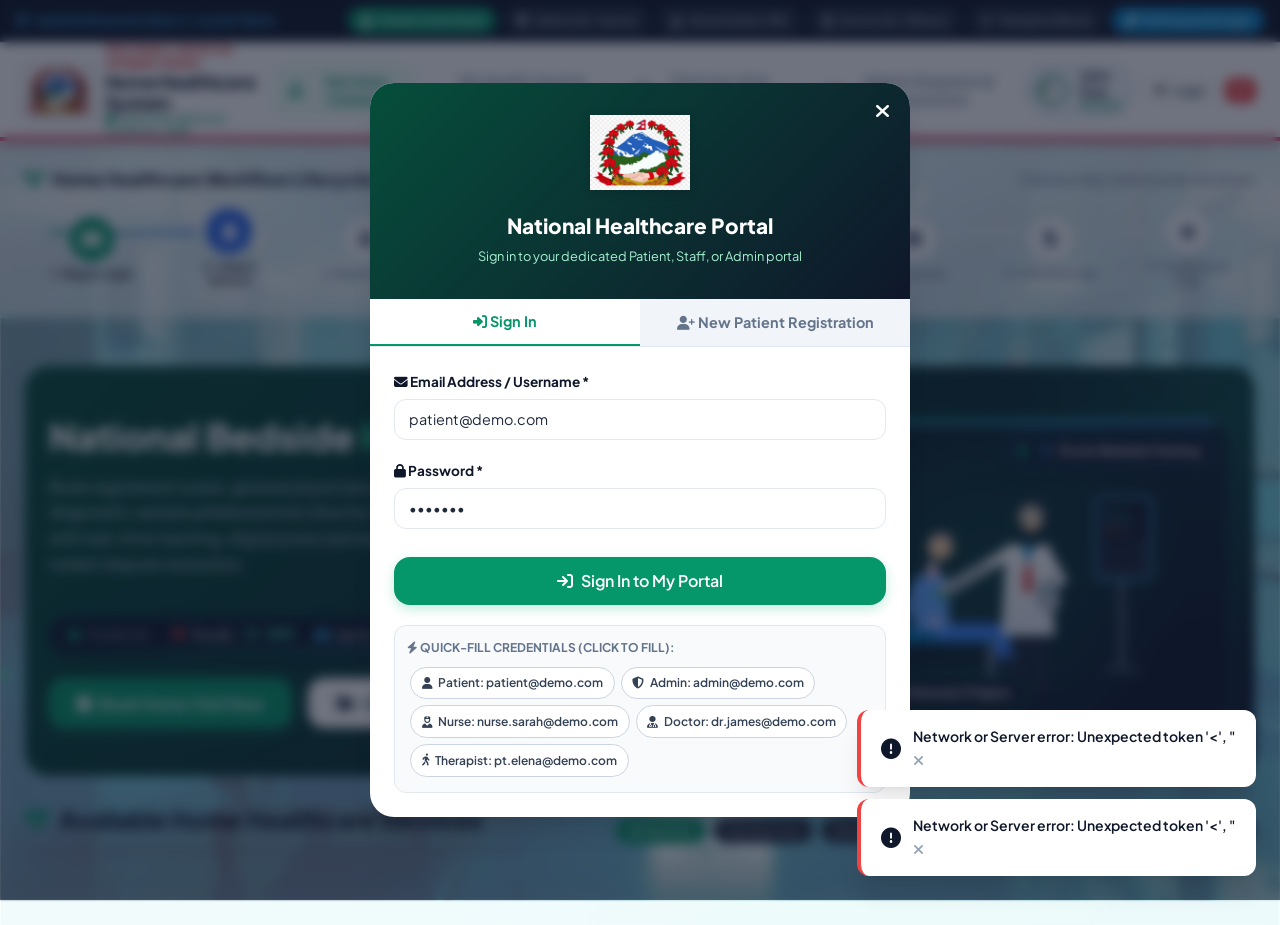
==== home_healthcare_system/templates/index.html @ c979f4e2 "Initial home healthcare management system" ====
<!DOCTYPE html>
<html lang="en">
<head>
  <meta charset="UTF-8">
  <meta name="viewport" content="width=device-width, initial-scale=1.0">
  <title>National Home Healthcare Management System</title>
  
  <!-- Google Fonts: Plus Jakarta Sans -->
  <link rel="preconnect" href="https://fonts.googleapis.com">
  <link rel="preconnect" href="https://fonts.gstatic.com" crossorigin>
  <link href="https://fonts.googleapis.com/css2?family=Plus+Jakarta+Sans:wght@400;500;600;700;800&display=swap" rel="stylesheet">
  
  <!-- Font Awesome 6 Icons -->
  <link rel="stylesheet" href="https://cdnjs.cloudflare.com/ajax/libs/font-awesome/6.4.2/css/all.min.css">
  
  <!-- Core & Animation Stylesheets -->
  <link rel="stylesheet" href="/static/css/style.css">
  <link rel="stylesheet" href="/static/css/animations.css">
  <link rel="stylesheet" href="/static/css/doctor_animation.css">
</head>
<body>

  <!-- Top Quick Demo Role Switcher Bar -->
  <aside class="demo-role-bar">
    <div class="demo-title">
      <i class="fa-solid fa-arrows-spin animate-spin" style="animation-duration: 4s;"></i>
      <span>QUICK ROLE ACCESS (1-CLICK TEST):</span>
    </div>
    <div class="role-chips">
      <button class="role-chip-btn active" data-role="patient" onclick="switchDemoRole('patient')" title="Switch to Patient John Doe">
        <i class="fa-solid fa-user"></i> Patient (John Doe)
      </button>
      <button class="role-chip-btn" data-role="admin" onclick="switchDemoRole('admin')" title="Switch to Admin Dr. Vance">
        <i class="fa-solid fa-shield-halved"></i> Admin (Dr. Vance)
      </button>
      <button class="role-chip-btn" data-role="nurse" onclick="switchDemoRole('nurse')" title="Switch to Nurse Sarah">
        <i class="fa-solid fa-user-nurse"></i> Nurse (Sarah, RN)
      </button>
      <button class="role-chip-btn" data-role="doctor" onclick="switchDemoRole('doctor')" title="Switch to Doctor Dr. Wilson">
        <i class="fa-solid fa-user-doctor"></i> Doctor (Dr. Wilson)
      </button>
      <button class="role-chip-btn" data-role="therapist" onclick="switchDemoRole('therapist')" title="Switch to Therapist Elena">
        <i class="fa-solid fa-person-walking"></i> Therapist (Elena)
      </button>
      <button class="role-chip-btn" data-role="login" onclick="openLoginModal()" style="background:#0284c7; color:white; border-color:#38bdf8;">
        <i class="fa-solid fa-key"></i> ID/Password Login
      </button>
    </div>
  </aside>

  <!-- Main Navbar with National Emblem Logo -->
  <header class="navbar">
    <div class="container nav-wrapper">
      <a href="#" class="brand-logo" onclick="switchTab('services')" style="text-decoration:none;">
        <img src="/static/images/nepal_emblem_logo.png" alt="National Emblem Logo" class="emblem-logo">
        <div class="gov-branding-text">
          <span class="gov-title-np">नेपाल सरकार | स्वास्थ्य तथा जनसङ्ख्या मन्त्रालय</span>
          <span class="gov-title-en">Home Healthcare System</span>
          <span class="gov-subtitle"><i class="fa-solid fa-circle-check"></i> Certified Bedside Clinical Care</span>
        </div>
      </a>

      <nav class="nav-links">
        <button class="nav-btn active" id="navBtnServices" data-tab="services" onclick="switchTab('services')">
          <i class="fa-solid fa-hand-holding-medical"></i> Services Catalog
        </button>
        <button class="nav-btn" id="navBtnRecords" data-tab="records" onclick="switchTab('records')">
          <i class="fa-solid fa-folder-medical"></i> My Health Vault & Vitals
        </button>
        <button class="nav-btn" id="navBtnProfessional" data-tab="professional" onclick="switchTab('professional')">
          <i class="fa-solid fa-stethoscope"></i> Clinician Visit Console
        </button>
        <button class="nav-btn" id="navBtnAdmin" data-tab="admin" onclick="switchTab('admin')">
          <i class="fa-solid fa-chart-line"></i> Admin Dispatch & Resolution
        </button>
      </nav>

      <div style="display:flex; align-items:center; gap:0.5rem;">
        <div class="user-badge-menu" id="userBadgeSection" onclick="openLoginModal()" style="cursor:pointer;" title="Click to view or switch user credentials">
          <img id="headerUserAvatar" src="https://images.unsplash.com/photo-1507003211169-0a1dd7228f2d?w=100" alt="Avatar" class="user-avatar-mini">
          <div class="user-info-text">
            <span id="headerUserName" class="user-info-name">John Doe</span>
            <span id="headerUserRole" class="user-info-role">PATIENT</span>
          </div>
        </div>
        <button class="btn btn-outline btn-sm" onclick="openLoginModal()" style="font-size:0.75rem; padding:0.4rem 0.6rem;" title="Sign In with ID and Password">
          <i class="fa-solid fa-right-to-bracket"></i> Login
        </button>
        <button class="btn btn-sm btn-danger" onclick="logoutUser()" style="font-size:0.75rem; padding:0.4rem 0.6rem;" title="Logout">
          <i class="fa-solid fa-power-off"></i>
        </button>
      </div>
    </div>
  </header>

  <!-- 9-Step Interactive Workflow Visualizer Stepper -->
  <section class="workflow-section">
    <div class="container">
      <div class="workflow-header">
        <h3>
          <i class="fa-solid fa-diagram-project" style="color:var(--primary);"></i>
          Home Healthcare Workflow Lifecycle (9 Steps)
        </h3>
        <span style="font-size:0.8rem; color:var(--text-muted); font-weight:600;">Click any step node to jump into action</span>
      </div>

      <div class="workflow-stepper-wrapper">
        <div class="workflow-stepper">
          <div class="step-connector">
            <div id="stepProgressBar" class="step-connector-progress" style="width: 25%;"></div>
          </div>

          <!-- Step 1 -->
          <div class="step-node completed" data-step="1" onclick="onStepperClick(1)" title="Step 1: Patient Registration & Login">
            <div class="step-circle"><i class="fa-solid fa-id-card-clip"></i></div>
            <span class="step-label">1. Reg & Login</span>
          </div>

          <!-- Step 2 -->
          <div class="step-node active" data-step="2" onclick="onStepperClick(2)" title="Step 2: Select Healthcare Service">
            <div class="step-circle"><i class="fa-solid fa-clipboard-list"></i></div>
            <span class="step-label">2. Select Service</span>
          </div>

          <!-- Step 3 -->
          <div class="step-node" data-step="3" onclick="onStepperClick(3)" title="Step 3: Book Appointment & Upload Documents">
            <div class="step-circle"><i class="fa-solid fa-calendar-plus"></i></div>
            <span class="step-label">3. Book & Docs</span>
          </div>

          <!-- Step 4 -->
          <div class="step-node" data-step="4" onclick="onStepperClick(4)" title="Step 4: Admin Assigns Healthcare Professional">
            <div class="step-circle"><i class="fa-solid fa-user-doctor"></i></div>
            <span class="step-label">4. Admin Assign</span>
          </div>

          <!-- Step 5 -->
          <div class="step-node" data-step="5" onclick="onStepperClick(5)" title="Step 5: Home Visit & Service Provided">
            <div class="step-circle"><i class="fa-solid fa-house-chimney-medical"></i></div>
            <span class="step-label">5. Home Visit</span>
          </div>

          <!-- Step 6 -->
          <div class="step-node" data-step="6" onclick="onStepperClick(6)" title="Step 6: Update Vitals, Records & Prescriptions">
            <div class="step-circle"><i class="fa-solid fa-file-waveform"></i></div>
            <span class="step-label">6. Records & Rx</span>
          </div>

          <!-- Step 7 -->
          <div class="step-node" data-step="7" onclick="onStepperClick(7)" title="Step 7: Payment (Online Card, UPI or Cash)">
            <div class="step-circle"><i class="fa-solid fa-wallet"></i></div>
            <span class="step-label">7. Payment</span>
          </div>

          <!-- Step 8 -->
          <div class="step-node" data-step="8" onclick="onStepperClick(8)" title="Step 8: View Records, Reports & History">
            <div class="step-circle"><i class="fa-solid fa-file-medical"></i></div>
            <span class="step-label">8. View Records</span>
          </div>

          <!-- Step 9 -->
          <div class="step-node" data-step="9" onclick="onStepperClick(9)" title="Step 9: Feedback, Rating & Issue Resolution">
            <div class="step-circle"><i class="fa-solid fa-star"></i></div>
            <span class="step-label">9. Feedback & Help</span>
          </div>
        </div>
      </div>
    </div>
  </section>

  <!-- Main App Body -->
  <main class="container" style="flex:1; padding-top:1.5rem;">
    <!-- Active Role Header Banner -->
    <div id="roleBanner"></div>

    <!-- Hero Banner with Doctor-Patient Checkup Animation Scene (Patient View) -->
    <section id="heroSection" class="hero-banner">
      <div class="container hero-grid">
        <div class="hero-content">
          <h1>National Bedside <span>Healthcare At Home</span></h1>
          <p>
            Book registered nurses, general physicians, physical therapists, and diagnostic sample phlebotomists directly to your doorstep. Complete with real-time tracking, digital prescriptions, itemized billing, and instant dispute resolution.
          </p>

          <!-- Live Hospital Telemetry Vitals Bar -->
          <div class="hospital-vitals-ticker">
            <div class="vital-metric">
              <span class="live-indicator"></span>
              <span style="color:#94a3b8;">MONITOR:</span>
            </div>
            <div class="vital-metric">
              <i class="fa-solid fa-heart-pulse animate-heartbeat" style="color:#ef4444;"></i>
              <span>PULSE:</span> <span class="metric-val" style="color:#34d399;">72 BPM</span>
            </div>
            <div class="vital-metric">
              <i class="fa-solid fa-lungs" style="color:#38bdf8;"></i>
              <span>SpO2:</span> <span class="metric-val" style="color:#38bdf8;">99%</span>
            </div>
            <div class="vital-metric">
              <i class="fa-solid fa-gauge-high" style="color:#fbbf24;"></i>
              <span>BP:</span> <span class="metric-val" style="color:#fbbf24;">120/78</span>
            </div>
          </div>

          <div class="hero-actions" style="margin-top:1.5rem;">
            <button class="btn btn-primary btn-lg" onclick="onStepperClick(3)">
              <i class="fa-solid fa-calendar-check"></i> Book Home Visit Now
            </button>
            <button class="btn btn-outline btn-lg" onclick="switchTab('records')">
              <i class="fa-solid fa-folder-open"></i> View My Health Records
            </button>
          </div>
        </div>

        <!-- ========================================================
             ANIMATED DOCTOR EXAMINING PATIENT STAGE SHOWCASE
             ======================================================== -->
        <div class="doctor-checkup-stage">
          <!-- Floating Status Badges -->
          <div class="checkup-badge-floating checkup-badge-top">
            <span class="live-indicator"></span>
            <i class="fa-solid fa-stethoscope" style="color:#38bdf8;"></i>
            <span>Doctor Bedside Checkup</span>
          </div>
          
          <div class="checkup-badge-floating checkup-badge-bottom">
            <i class="fa-solid fa-heart-pulse animate-heartbeat" style="color:#ef4444;"></i>
            <span>Auscultation: Heart Normal (72 bpm)</span>
          </div>

          <!-- SVG Vector Animation Scene -->
          <svg viewBox="0 0 420 300" width="100%" height="260" xmlns="http://www.w3.org/2000/svg" style="display:block; margin:0 auto;">
            <defs>
              <linearGradient id="bedGrad" x1="0" y1="0" x2="1" y2="1">
                <stop offset="0%" stop-color="#0284c7"/>
                <stop offset="100%" stop-color="#0369a1"/>
              </linearGradient>
              <linearGradient id="docCoat" x1="0" y1="0" x2="0" y2="1">
                <stop offset="0%" stop-color="#ffffff"/>
                <stop offset="100%" stop-color="#e2e8f0"/>
              </linearGradient>
              <linearGradient id="screenGrad" x1="0" y1="0" x2="0" y2="1">
                <stop offset="0%" stop-color="#0f172a"/>
                <stop offset="100%" stop-color="#1e293b"/>
              </linearGradient>
              <linearGradient id="patientSkin" x1="0" y1="0" x2="1" y2="1">
                <stop offset="0%" stop-color="#fbcfe8"/>
                <stop offset="100%" stop-color="#f472b6"/>
              </linearGradient>
            </defs>

            <!-- Background Bedside Cardiac Monitor Stand -->
            <g transform="translate(330, 60)">
              <!-- Stand pole -->
              <rect x="26" y="90" width="8" height="110" fill="#475569" rx="3"/>
              <rect x="10" y="195" width="40" height="8" fill="#334155" rx="4"/>
              
              <!-- Monitor Box -->
              <rect x="0" y="0" width="65" height="95" rx="8" fill="#1e293b" stroke="#38bdf8" stroke-width="2" class="anim-monitor-screen"/>
              <rect x="5" y="6" width="55" height="83" rx="4" fill="url(#screenGrad)"/>
              
              <!-- Monitor Screen Contents -->
              <text x="10" y="20" fill="#10b981" font-size="8" font-family="monospace" font-weight="bold">ECG 72</text>
              <text x="10" y="30" fill="#38bdf8" font-size="7" font-family="monospace">SpO2 99%</text>
              <text x="10" y="40" fill="#f59e0b" font-size="7" font-family="monospace">120/78</text>
              
              <!-- Pulsing ECG line on screen -->
              <path d="M 8 60 L 18 60 L 22 50 L 26 72 L 30 45 L 34 60 L 52 60" fill="none" stroke="#10b981" stroke-width="1.8" stroke-linecap="round" class="anim-ecg-trace"/>
              <circle cx="52" cy="60" r="2" fill="#34d399"/>
            </g>

            <!-- Clinical Examination Bed / Chair -->
            <g transform="translate(40, 150)">
              <!-- Backrest inclined -->
              <path d="M 20 20 L 70 80 L 180 80 L 190 100 L 20 100 Z" fill="#0f172a" opacity="0.4"/>
              <!-- Cushion Bed -->
              <path d="M 25 10 L 75 70 L 185 70" fill="none" stroke="url(#bedGrad)" stroke-width="18" stroke-linecap="round" stroke-linejoin="round"/>
              <rect x="15" y="0" width="30" height="18" rx="8" fill="#e0f2fe"/>
              <!-- Bed Legs -->
              <rect x="50" y="78" width="8" height="60" fill="#64748b" rx="2"/>
              <rect x="165" y="78" width="8" height="60" fill="#64748b" rx="2"/>
            </g>

            <!-- Patient Sitting on Bed -->
            <g transform="translate(45, 40)">
              <!-- Patient Legs & Lower Body -->
              <path d="M 105 175 L 175 175 L 180 205" fill="none" stroke="#3b82f6" stroke-width="18" stroke-linecap="round" stroke-linejoin="round"/>
              <ellipse cx="180" cy="208" rx="7" ry="5" fill="#1e293b"/>

              <!-- Patient Torso / Chest (Animated Breathing) -->
              <g class="anim-patient-chest">
                <!-- Shirt -->
                <path d="M 82 110 L 112 110 L 118 175 L 75 175 Z" fill="#60a5fa" rx="6"/>
                <!-- Neck -->
                <rect x="91" y="96" width="12" height="18" fill="#fbcfe8" rx="3"/>
                <!-- Arm resting -->
                <path d="M 82 115 L 68 150 L 98 162" fill="none" stroke="#60a5fa" stroke-width="10" stroke-linecap="round"/>
                <circle cx="100" cy="164" r="5" fill="#fbcfe8"/>
                
                <!-- Heartbeat Sound Rings Radiating from Chest where Doctor places Stethoscope -->
                <circle cx="110" cy="132" r="6" fill="none" stroke="#34d399" class="anim-stetho-pulse"/>
                <circle cx="110" cy="132" r="14" fill="none" stroke="#38bdf8" class="anim-stetho-pulse" style="animation-delay: 0.5s;"/>
              </g>

              <!-- Patient Head -->
              <g transform="translate(85, 48)">
                <!-- Hair -->
                <path d="M 6 26 Q 12 5 26 12 Q 38 8 36 26 Z" fill="#475569"/>
                <!-- Face -->
                <circle cx="21" cy="30" r="14" fill="#fed7aa"/>
                <!-- Smile -->
                <path d="M 17 35 Q 21 39 25 35" fill="none" stroke="#ea580c" stroke-width="1.5" stroke-linecap="round"/>
                <!-- Eye with Blink -->
                <ellipse cx="23" cy="28" rx="2" ry="2" fill="#1e293b" class="anim-patient-blink"/>
              </g>
            </g>

            <!-- Doctor Standing Examining Patient -->
            <g transform="translate(195, 20)">
              <!-- Doctor Lower Body / Legs -->
              <path d="M 50 190 L 45 270" stroke="#1e293b" stroke-width="14" stroke-linecap="round"/>
              <path d="M 68 190 L 72 270" stroke="#1e293b" stroke-width="14" stroke-linecap="round"/>
              <ellipse cx="40" cy="272" rx="10" ry="5" fill="#0f172a"/>
              <ellipse cx="78" cy="272" rx="10" ry="5" fill="#0f172a"/>

              <!-- Doctor Coat / Body -->
              <path d="M 32 95 L 82 95 L 88 200 L 26 200 Z" fill="url(#docCoat)" filter="drop-shadow(0 4px 6px rgba(0,0,0,0.15))"/>
              <!-- Shirt Collar & Tie -->
              <path d="M 50 95 L 57 118 L 64 95 Z" fill="#0284c7"/>
              <polygon points="54,118 60,118 62,145 57,152 52,145" fill="#dc2626"/>

              <!-- Left Arm (Holding Clinical Clipboard) -->
              <path d="M 76 102 L 95 135 L 75 155" fill="none" stroke="url(#docCoat)" stroke-width="12" stroke-linecap="round"/>
              <!-- Medical Clipboard -->
              <rect x="70" y="140" width="22" height="30" rx="3" fill="#cbd5e1" stroke="#334155" stroke-width="1.5" transform="rotate(-15, 80, 155)"/>
              <rect x="74" y="146" width="14" height="2" fill="#059669" transform="rotate(-15, 80, 155)"/>
              <rect x="74" y="152" width="14" height="2" fill="#475569" transform="rotate(-15, 80, 155)"/>
              <rect x="74" y="158" width="10" height="2" fill="#475569" transform="rotate(-15, 80, 155)"/>

              <!-- Doctor Head (Animated Nod) -->
              <g class="anim-doc-head" transform="translate(42, 35)">
                <!-- Hair -->
                <path d="M 4 25 Q 12 2 30 10 Q 36 12 34 26 Z" fill="#334155"/>
                <!-- Face -->
                <circle cx="18" cy="30" r="14" fill="#fed7aa"/>
                <!-- Glasses -->
                <circle cx="14" cy="28" r="4.5" fill="none" stroke="#0284c7" stroke-width="1.2"/>
                <circle cx="23" cy="28" r="4.5" fill="none" stroke="#0284c7" stroke-width="1.2"/>
                <line x1="18.5" y1="28" x2="19.5" y2="28" stroke="#0284c7" stroke-width="1.2"/>
                <!-- Smile -->
                <path d="M 15 36 Q 19 39 22 36" fill="none" stroke="#c2410c" stroke-width="1.5" stroke-linecap="round"/>
                
                <!-- Stethoscope Headset around Doctor's ears -->
                <path d="M 8 28 C 4 35, 12 58, 22 62 C 32 58, 38 35, 34 28" fill="none" stroke="#0f172a" stroke-width="2.5"/>
              </g>

              <!-- Doctor Right Arm with Stethoscope Chest Piece (Animated Auscultation Checking Patient) -->
              <g class="anim-doc-arm">
                <!-- Arm extending forward towards patient -->
                <path d="M 38 102 C 10 120, -15 135, -40 148" fill="none" stroke="url(#docCoat)" stroke-width="13" stroke-linecap="round"/>
                <!-- Hand holding chest piece -->
                <circle cx="-42" cy="150" r="6" fill="#fed7aa"/>
                
                <!-- Stethoscope Rubber Tube & Chestpiece placed on patient's heart -->
                <path d="M 12 118 C -5 130, -25 140, -42 152" fill="none" stroke="#0f172a" stroke-width="2.5" stroke-linecap="round"/>
                <!-- Metallic Stethoscope Diaphragm on chest -->
                <circle cx="-44" cy="153" r="5" fill="#94a3b8" stroke="#059669" stroke-width="2"/>
                <circle cx="-44" cy="153" r="2" fill="#34d399"/>
              </g>
            </g>
          </svg>
        </div>
      </div>
    </section>

    <!-- VIEW 1: Services Catalog & Booking (Steps 2 & 3) -->
    <section id="view-services" class="dashboard-view active-view">
      <div class="section-title-bar">
        <div>
          <h2 class="section-title"><i class="fa-solid fa-heart-pulse" style="color:var(--primary);"></i> Available Home Healthcare Services</h2>
          <p style="font-size:0.875rem; color:var(--text-muted);">Step 2: Choose a service below to book certified bedside medical assistance.</p>
        </div>

        <!-- Filter Chips -->
        <div style="display:flex; gap:0.5rem; flex-wrap:wrap;">
          <button class="service-filter-btn role-chip-btn active" onclick="filterServices('All')">All Services</button>
          <button class="service-filter-btn role-chip-btn" onclick="filterServices('Nursing')">Nursing Care</button>
          <button class="service-filter-btn role-chip-btn" onclick="filterServices('Senior Care')">Elderly Care</button>
          <button class="service-filter-btn role-chip-btn" onclick="filterServices('Rehabilitation')">Physiotherapy</button>
          <button class="service-filter-btn role-chip-btn" onclick="filterServices('Diagnostic')">Lab Diagnostic</button>
          <button class="service-filter-btn role-chip-btn" onclick="filterServices('Medical')">Doctor Visit</button>
        </div>
      </div>

      <div id="servicesGridContainer" class="services-grid"></div>
    </section>

    <!-- VIEW 2: Patient Health Vault & Appointment History (Step 8) -->
    <section id="view-records" class="dashboard-view">
      <div class="section-title-bar">
        <div>
          <h2 class="section-title"><i class="fa-solid fa-folder-medical" style="color:var(--secondary);"></i> Patient Medical Vault & Timeline</h2>
          <p style="font-size:0.875rem; color:var(--text-muted);">Step 8: View historical vitals, digital prescriptions, invoices, and diagnostic reports.</p>
        </div>
        <button class="btn btn-primary btn-sm" onclick="switchTab('services')">
          <i class="fa-solid fa-plus"></i> Book New Service
        </button>
      </div>

      <div class="card-panel">
        <div style="display:flex; justify-content:space-between; align-items:center; margin-bottom:1rem;">
          <h3 style="font-size:1.1rem; font-weight:800; color:var(--dark);">
            <i class="fa-solid fa-chart-line" style="color:var(--primary);"></i> Vitals Health Trend Visualizer
          </h3>
          <div style="display:flex; gap:1rem; font-size:0.8rem; font-weight:700;">
            <span style="color:#10b981;"><i class="fa-solid fa-circle"></i> Pulse (bpm)</span>
            <span style="color:#2563eb;"><i class="fa-solid fa-circle"></i> Blood Sugar (mg/dL)</span>
          </div>
        </div>
        <canvas id="vitalsChartCanvas" style="width:100%; height:200px;"></canvas>
      </div>

      <div class="section-title-bar" style="margin-top:2rem;">
        <h3 style="font-size:1.2rem; font-weight:800; color:var(--dark);">
          <i class="fa-solid fa-clock-rotate-left"></i> Appointment & Visit History
        </h3>
      </div>

      <div id="patientAppointmentsHistoryList"></div>
    </section>

    <!-- VIEW 3: Healthcare Professional Console (Steps 5 & 6) -->
    <section id="view-professional" class="dashboard-view">
      <div class="section-title-bar">
        <div>
          <h2 class="section-title"><i class="fa-solid fa-user-nurse" style="color:var(--primary);"></i> Assigned Home Visits Itinerary</h2>
          <p style="font-size:0.875rem; color:var(--text-muted);">Step 5 & 6: Check-in to patient visits, record bedside vitals, and issue digital prescriptions.</p>
        </div>
      </div>
      <div id="proAppointmentsContainer"></div>
    </section>

    <!-- VIEW 4: Admin Dispatch & Resolution Hub (Step 4 & Issue Management) -->
    <section id="view-admin" class="dashboard-view">
      <div class="section-title-bar">
        <div>
          <h2 class="section-title"><i class="fa-solid fa-chart-pie" style="color:var(--secondary);"></i> Admin Dispatch & Resolution Command</h2>
          <p style="font-size:0.875rem; color:var(--text-muted);">Step 4: Match and assign verified healthcare professionals, track visits, and resolve patient complaints.</p>
        </div>
      </div>

      <div style="display:grid; grid-template-columns:repeat(auto-fit, minmax(180px, 1fr)); gap:1rem; margin-bottom:1.5rem;">
        <div class="card-panel" style="text-align:center;">
          <div id="adminStatTotal" style="font-size:1.8rem; font-weight:800; color:var(--dark);">0</div>
          <div style="font-size:0.75rem; color:var(--text-muted); text-transform:uppercase; font-weight:700;">Total Bookings</div>
        </div>
        <div class="card-panel" style="text-align:center;">
          <div id="adminStatPending" style="font-size:1.8rem; font-weight:800; color:var(--warning);">0</div>
          <div style="font-size:0.75rem; color:var(--text-muted); text-transform:uppercase; font-weight:700;">Pending Dispatch</div>
        </div>
        <div class="card-panel" style="text-align:center;">
          <div id="adminStatCompleted" style="font-size:1.8rem; font-weight:800; color:var(--success);">0</div>
          <div style="font-size:0.75rem; color:var(--text-muted); text-transform:uppercase; font-weight:700;">Completed Visits</div>
        </div>
        <div class="card-panel" style="text-align:center;">
          <div id="adminStatRevenue" style="font-size:1.8rem; font-weight:800; color:var(--primary);">$0.00</div>
          <div style="font-size:0.75rem; color:var(--text-muted); text-transform:uppercase; font-weight:700;">Total Revenue</div>
        </div>
        <div class="card-panel" style="text-align:center;">
          <div id="adminStatIssues" style="font-size:1.8rem; font-weight:800; color:var(--danger);">0</div>
          <div style="font-size:0.75rem; color:var(--text-muted); text-transform:uppercase; font-weight:700;">Open Issues</div>
        </div>
      </div>

      <div class="card-panel">
        <h3 style="font-size:1.1rem; font-weight:800; margin-bottom:1rem;">
          <i class="fa-solid fa-table-list"></i> Live Appointment Requests & Assignments
        </h3>
        <div class="data-table-wrapper">
          <table class="data-table">
            <thead>
              <tr>
                <th>Appt #</th>
                <th>Patient</th>
                <th>Service & Time</th>
                <th>Address</th>
                <th>Assigned Professional</th>
                <th>Status</th>
                <th>Action</th>
              </tr>
            </thead>
            <tbody id="adminAppointmentsTableBody"></tbody>
          </table>
        </div>
      </div>

      <div class="section-title-bar" style="margin-top:2rem;">
        <h3 style="font-size:1.2rem; font-weight:800; color:var(--danger);">
          <i class="fa-solid fa-headset"></i> Patient Issue Resolution & Dispute Center
        </h3>
      </div>
      <div id="adminIssuesListContainer"></div>
    </section>
  </main>

  <!-- MODALS -->

  <!-- 1. Dedicated Authentication / Login & Register Modal (Step 1) -->
  <div id="authModal" class="modal-backdrop">
    <div class="modal-box" style="max-width:540px;">
      <div class="login-header-banner">
        <img src="/static/images/nepal_emblem_logo.png" alt="Emblem" class="emblem-logo">
        <h3 style="font-size:1.3rem; font-weight:800; margin:0;">National Healthcare Portal</h3>
        <div style="font-size:0.8rem; color:#a7f3d0; margin-top:0.25rem;">Sign in to your dedicated Patient, Staff, or Admin portal</div>
        <button class="modal-close-btn" onclick="closeModal('authModal')" style="position:absolute; top:12px; right:12px; color:white;"><i class="fa-solid fa-xmark"></i></button>
      </div>

      <div class="login-tab-switch">
        <button type="button" id="authTabLogin" class="login-tab-btn active" onclick="switchAuthTab('login')">
          <i class="fa-solid fa-right-to-bracket"></i> Sign In
        </button>
        <button type="button" id="authTabRegister" class="login-tab-btn" onclick="switchAuthTab('register')">
          <i class="fa-solid fa-user-plus"></i> New Patient Registration
        </button>
      </div>

      <div class="modal-body" style="padding:1.5rem;">
        <div id="loginFormSection">
          <form onsubmit="handleLoginSubmit(event)">
            <div class="form-group">
              <label class="form-label"><i class="fa-solid fa-envelope"></i> Email Address / Username *</label>
              <input type="email" id="loginEmail" class="form-control" placeholder="Enter your registered email" value="patient@demo.com" required>
            </div>
            <div class="form-group">
              <label class="form-label"><i class="fa-solid fa-lock"></i> Password *</label>
              <input type="password" id="loginPassword" class="form-control" placeholder="Enter your password" value="demo123" required>
            </div>

            <button type="submit" class="btn btn-primary btn-lg" style="width:100%; margin-top:0.5rem;">
              <i class="fa-solid fa-arrow-right-to-bracket"></i> Sign In to My Portal
            </button>
          </form>

          <div class="preset-credentials-box">
            <div style="font-size:0.75rem; font-weight:700; color:var(--text-muted); text-transform:uppercase; margin-bottom:0.4rem;">
              <i class="fa-solid fa-bolt"></i> Quick-Fill Credentials (Click to fill):
            </div>
            <div style="display:flex; flex-wrap:wrap;">
              <span class="preset-chip" onclick="fillLoginCredentials('patient@demo.com', 'demo123')">
                <i class="fa-solid fa-user"></i> Patient: patient@demo.com
              </span>
              <span class="preset-chip" onclick="fillLoginCredentials('admin@demo.com', 'admin123')">
                <i class="fa-solid fa-shield-halved"></i> Admin: admin@demo.com
              </span>
              <span class="preset-chip" onclick="fillLoginCredentials('nurse.sarah@demo.com', 'nurse123')">
                <i class="fa-solid fa-user-nurse"></i> Nurse: nurse.sarah@demo.com
              </span>
              <span class="preset-chip" onclick="fillLoginCredentials('dr.james@demo.com', 'doctor123')">
                <i class="fa-solid fa-user-doctor"></i> Doctor: dr.james@demo.com
              </span>
              <span class="preset-chip" onclick="fillLoginCredentials('pt.elena@demo.com', 'therapist123')">
                <i class="fa-solid fa-person-walking"></i> Therapist: pt.elena@demo.com
              </span>
            </div>
          </div>
        </div>

        <div id="registerFormSection" style="display:none;">
          <form onsubmit="handleRegisterSubmit(event)">
            <div class="form-grid-2">
              <div class="form-group">
                <label class="form-label">Full Name *</label>
                <input type="text" id="regName" class="form-control" placeholder="e.g. Ramesh Sharma" required>
              </div>
              <div class="form-group">
                <label class="form-label">Email Address *</label>
                <input type="email" id="regEmail" class="form-control" placeholder="e.g. ramesh@example.com" required>
              </div>
            </div>

            <div class="form-grid-2">
              <div class="form-group">
                <label class="form-label">Password *</label>
                <input type="password" id="regPassword" class="form-control" placeholder="Create password" required>
              </div>
              <div class="form-group">
                <label class="form-label">Phone Number *</label>
                <input type="text" id="regPhone" class="form-control" placeholder="+977 98XXXXXXXX" required>
              </div>
            </div>

            <div class="form-grid-2">
              <div class="form-group">
                <label class="form-label">Age</label>
                <input type="number" id="regAge" class="form-control" value="35">
              </div>
              <div class="form-group">
                <label class="form-label">Gender</label>
                <select id="regGender" class="form-control">
                  <option value="Male">Male</option>
                  <option value="Female">Female</option>
                  <option value="Other">Other</option>
                </select>
              </div>
            </div>

            <div class="form-grid-2">
              <div class="form-group">
                <label class="form-label">Blood Group</label>
                <select id="regBloodGroup" class="form-control">
                  <option value="O+">O+</option>
                  <option value="A+">A+</option>
                  <option value="B+">B+</option>
                  <option value="AB+">AB+</option>
                  <option value="O-">O-</option>
                </select>
              </div>
              <div class="form-group">
                <label class="form-label">Account Role</label>
                <select id="regRole" class="form-control">
                  <option value="patient">Patient</option>
                  <option value="professional">Healthcare Professional</option>
                </select>
              </div>
            </div>

            <div class="form-group">
              <label class="form-label">Home Address</label>
              <input type="text" id="regAddress" class="form-control" placeholder="Enter municipality, ward no., city">
            </div>

            <button type="submit" class="btn btn-primary btn-lg" style="width:100%;">
              <i class="fa-solid fa-user-check"></i> Register Account & Sign In
            </button>
          </form>
        </div>
      </div>
    </div>
  </div>

  <!-- 2. Interactive Booking Modal (Step 3) -->
  <div id="bookingModal" class="modal-backdrop">
    <div class="modal-box">
      <div class="modal-header">
        <div>
          <h3 class="modal-title"><i id="bookingServiceIcon" class="fa-solid fa-stethoscope" style="color:var(--primary);"></i> Book Healthcare Appointment</h3>
          <div style="font-size:0.8rem; color:var(--text-muted);">Step 3: Provide health concerns and attach previous medical documents.</div>
        </div>
        <button class="modal-close-btn" onclick="closeModal('bookingModal')"><i class="fa-solid fa-xmark"></i></button>
      </div>
      <div class="modal-body">
        <form onsubmit="submitBookingRequest(event)">
          <div style="background:var(--primary-light); border:1px solid #a7f3d0; border-radius:var(--radius-md); padding:1rem; margin-bottom:1.25rem; display:flex; justify-content:space-between; align-items:center;">
            <div>
              <div style="font-size:0.75rem; text-transform:uppercase; font-weight:700; color:var(--primary);">Selected Service</div>
              <div id="bookingServiceTitle" style="font-size:1.1rem; font-weight:800; color:var(--dark);">Skilled Nursing Care</div>
              <div style="font-size:0.8rem; color:var(--text-muted);"><i class="fa-regular fa-clock"></i> <span id="bookingServiceDuration">60 mins</span></div>
            </div>
            <div id="bookingServicePrice" style="font-size:1.4rem; font-weight:800; color:var(--primary);">$65.00</div>
          </div>

          <div class="form-grid-2">
            <div class="form-group">
              <label class="form-label">Preferred Date *</label>
              <input type="date" id="bookingDate" class="form-control" required>
            </div>
            <div class="form-group">
              <label class="form-label">Preferred Time Slot *</label>
              <select id="bookingTimeSlot" class="form-control" required>
                <option value="09:00 AM - 10:00 AM">Morning (09:00 AM - 10:00 AM)</option>
                <option value="11:30 AM - 12:30 PM">Mid-Day (11:30 AM - 12:30 PM)</option>
                <option value="02:00 PM - 03:00 PM">Afternoon (02:00 PM - 03:00 PM)</option>
                <option value="05:00 PM - 06:00 PM">Evening (05:00 PM - 06:00 PM)</option>
              </select>
            </div>
          </div>

          <div class="form-group">
            <div style="display:flex; justify-content:space-between; align-items:center; margin-bottom:0.4rem;">
              <label class="form-label" style="margin-bottom:0;">Home Visit Address *</label>
              <button type="button" class="btn btn-sm btn-outline" onclick="autoDetectLocation()" style="font-size:0.75rem; padding:0.2rem 0.5rem;">
                <i class="fa-solid fa-location-crosshairs" style="color:var(--primary);"></i> Auto-Detect GPS
              </button>
            </div>
            <input type="text" id="bookingAddress" class="form-control" placeholder="Enter complete flat/house number and street" required>
          </div>

          <div class="form-group">
            <label class="form-label">Medical Symptoms & Care Requirements</label>
            <textarea id="bookingSymptoms" class="form-control" rows="2" placeholder="e.g., Post-surgery knee dressing change, IV injection, blood pressure check..."></textarea>
          </div>

          <div class="form-grid-2">
            <div class="form-group">
              <label class="form-label">Emergency Contact Name</label>
              <input type="text" id="bookingEmergencyName" class="form-control" value="Mary Doe (Spouse)">
            </div>
            <div class="form-group">
              <label class="form-label">Emergency Contact Phone</label>
              <input type="text" id="bookingEmergencyPhone" class="form-control" value="+1 (555) 234-9999">
            </div>
          </div>

          <div class="form-group">
            <label class="form-label">Attach Previous Medical Documents / Prescription (Optional)</label>
            <div id="bookingDropzone" class="dropzone-area">
              <i class="fa-solid fa-cloud-arrow-up dropzone-icon"></i>
              <div style="font-weight:700; font-size:0.9rem;">Drag & drop past prescriptions or lab orders here</div>
              <div style="font-size:0.75rem; color:var(--text-muted);">Supports PDF, PNG, JPG (Max 16MB)</div>
              <input type="file" id="bookingFileInput" style="display:none;" multiple accept=".pdf,.png,.jpg,.jpeg,.doc,.docx">
            </div>
            <div id="bookingUploadedFilesList" class="upload-file-list"></div>
          </div>

          <button type="submit" class="btn btn-primary btn-lg" style="width:100%; margin-top:0.5rem;">
            <i class="fa-solid fa-check"></i> Submit Appointment Request (Step 3 Complete)
          </button>
        </form>
      </div>
    </div>
  </div>

  <!-- 3. Admin Assign Professional Modal (Step 4) -->
  <div id="adminAssignModal" class="modal-backdrop">
    <div class="modal-box">
      <div class="modal-header">
        <h3 class="modal-title"><i class="fa-solid fa-user-plus" style="color:var(--primary);"></i> Assign Healthcare Professional</h3>
        <button class="modal-close-btn" onclick="closeModal('adminAssignModal')"><i class="fa-solid fa-xmark"></i></button>
      </div>
      <div class="modal-body">
        <form onsubmit="submitStaffAssignment(event)">
          <div class="form-group">
            <label class="form-label">Select Verified Healthcare Provider</label>
            <select id="assignStaffSelect" class="form-control" required></select>
          </div>
          <button type="submit" class="btn btn-primary" style="width:100%;">
            <i class="fa-solid fa-check-double"></i> Confirm Staff Assignment & Notify Patient
          </button>
        </form>
      </div>
    </div>
  </div>

  <!-- 4. Healthcare Professional Visit & Records Console (Step 6) -->
  <div id="completeRecordsModal" class="modal-backdrop">
    <div class="modal-box" style="max-width:800px;">
      <div class="modal-header">
        <div>
          <h3 class="modal-title"><i class="fa-solid fa-stethoscope" style="color:var(--primary);"></i> Bedside Clinical Examination & Rx Builder</h3>
          <div style="font-size:0.8rem; color:var(--text-muted);">Step 6: Log patient vitals, diagnosis, and issue digital prescription.</div>
        </div>
        <button class="modal-close-btn" onclick="closeModal('completeRecordsModal')"><i class="fa-solid fa-xmark"></i></button>
      </div>
      <div class="modal-body">
        <form onsubmit="submitVisitRecords(event)">
          <div style="background:#f8fafc; border-radius:var(--radius-md); padding:1rem; margin-bottom:1.25rem;">
            <div style="font-weight:800; font-size:0.95rem; color:var(--dark); margin-bottom:0.75rem;">
              <i class="fa-solid fa-heart-pulse" style="color:var(--danger);"></i> Patient Vitals Log
            </div>
            <div style="display:grid; grid-template-columns:repeat(3, 1fr); gap:0.75rem;">
              <div class="form-group" style="margin-bottom:0;">
                <label class="form-label" style="font-size:0.75rem;">Blood Pressure (mmHg)</label>
                <input type="text" id="vrBloodPressure" class="form-control" value="120/78">
              </div>
              <div class="form-group" style="margin-bottom:0;">
                <label class="form-label" style="font-size:0.75rem;">Pulse Rate (bpm)</label>
                <input type="number" id="vrPulse" class="form-control" value="72">
              </div>
              <div class="form-group" style="margin-bottom:0;">
                <label class="form-label" style="font-size:0.75rem;">Temperature (°F)</label>
                <input type="number" step="0.1" id="vrTemp" class="form-control" value="98.4">
              </div>
              <div class="form-group" style="margin-bottom:0;">
                <label class="form-label" style="font-size:0.75rem;">SpO2 (%)</label>
                <input type="number" id="vrSpo2" class="form-control" value="99">
              </div>
              <div class="form-group" style="margin-bottom:0;">
                <label class="form-label" style="font-size:0.75rem;">Blood Sugar (mg/dL)</label>
                <input type="number" step="0.1" id="vrSugar" class="form-control" value="105.0">
              </div>
              <div class="form-group" style="margin-bottom:0;">
                <label class="form-label" style="font-size:0.75rem;">Respiration (bpm)</label>
                <input type="number" id="vrResp" class="form-control" value="16">
              </div>
            </div>
          </div>

          <div class="form-grid-2">
            <div class="form-group">
              <label class="form-label">Clinical Observations & Examination</label>
              <textarea id="vrNotes" class="form-control" rows="2">Wound healing satisfactorily without erythema. Sutures intact. Vitals normal.</textarea>
            </div>
            <div class="form-group">
              <label class="form-label">Treatment & Procedures Administered</label>
              <textarea id="vrTreatment" class="form-control" rows="2">Sterile wound cleaning, Aquacel Ag dressing applied, IV infusion administered.</textarea>
            </div>
          </div>

          <div style="background:#f0fdf4; border:1px solid #bbf7d0; border-radius:var(--radius-md); padding:1rem; margin-bottom:1.25rem;">
            <div style="display:flex; justify-content:space-between; align-items:center; margin-bottom:0.75rem;">
              <div style="font-weight:800; font-size:0.95rem; color:#166534;">
                <i class="fa-solid fa-prescription"></i> Digital Prescription Builder
              </div>
              <button type="button" class="btn btn-sm btn-primary" onclick="addPrescriptionRow()">
                <i class="fa-solid fa-plus"></i> Add Medicine
              </button>
            </div>

            <div class="form-grid-2" style="margin-bottom:0.75rem;">
              <div>
                <label class="form-label" style="font-size:0.75rem;">Supervising Clinician / Doctor</label>
                <input type="text" id="rxDoctorName" class="form-control" value="Dr. James Wilson, MD">
              </div>
              <div>
                <label class="form-label" style="font-size:0.75rem;">Clinical Diagnosis</label>
                <input type="text" id="rxDiagnosis" class="form-control" value="Post-Op Recovery & Wound Management">
              </div>
            </div>

            <div id="prescriptionRowsContainer"></div>

            <div class="form-grid-2" style="margin-top:0.75rem;">
              <div>
                <label class="form-label" style="font-size:0.75rem;">Special Instructions / Precautions</label>
                <input type="text" id="rxSpecialInstructions" class="form-control" value="Keep surgical dressing dry. Avoid heavy lifting.">
              </div>
              <div>
                <label class="form-label" style="font-size:0.75rem;">Recommended Follow-up Date</label>
                <input type="date" id="rxFollowUpDate" class="form-control">
              </div>
            </div>
          </div>

          <div class="form-group">
            <label class="form-label">Attach Diagnostic / Lab Report (Optional)</label>
            <input type="file" class="form-control" onchange="handleVisitReportUpload(this.files)">
            <div id="visitReportUploadStatus" style="margin-top:0.25rem;"></div>
          </div>

          <button type="submit" class="btn btn-primary btn-lg" style="width:100%;">
            <i class="fa-solid fa-floppy-disk"></i> Complete Visit & Save Clinical Records (Step 6 Done)
          </button>
        </form>
      </div>
    </div>
  </div>

  <!-- 5. Payment Checkout Modal (Step 7) -->
  <div id="paymentModal" class="modal-backdrop">
    <div class="modal-box">
      <div class="modal-header">
        <div>
          <h3 class="modal-title"><i class="fa-solid fa-credit-card" style="color:var(--primary);"></i> Healthcare Service Payment</h3>
          <div style="font-size:0.8rem; color:var(--text-muted);">Step 7: Choose your preferred payment method.</div>
        </div>
        <button class="modal-close-btn" onclick="closeModal('paymentModal')"><i class="fa-solid fa-xmark"></i></button>
      </div>
      <div class="modal-body">
        <div style="background:#f8fafc; border-radius:var(--radius-md); padding:1rem; margin-bottom:1.25rem;">
          <div style="display:flex; justify-content:space-between; margin-bottom:0.25rem; font-size:0.875rem;">
            <span><strong id="payServiceTitle">Skilled Nursing Care</strong></span>
            <span id="payBasePrice">$65.00</span>
          </div>
          <div style="display:flex; justify-content:space-between; margin-bottom:0.25rem; font-size:0.85rem; color:var(--text-muted);">
            <span>Consumables & PPE Kit</span>
            <span id="payConsumables">$15.00</span>
          </div>
          <div style="display:flex; justify-content:space-between; margin-bottom:0.5rem; font-size:0.85rem; color:var(--text-muted);">
            <span>Healthcare Service Tax (5%)</span>
            <span id="payTax">$4.00</span>
          </div>
          <div style="display:flex; justify-content:space-between; border-top:1px solid var(--border); padding-top:0.5rem; font-size:1.1rem; font-weight:800;">
            <span>Total Payable</span>
            <span id="payTotalAmount" style="color:var(--primary);">$84.00</span>
          </div>
        </div>

        <div class="payment-tabs">
          <button type="button" id="payTabCard" class="pay-tab-btn active" onclick="selectPaymentMethod('online_card')">
            <i class="fa-solid fa-credit-card"></i> Credit / Debit Card
          </button>
          <button type="button" id="payTabUpi" class="pay-tab-btn" onclick="selectPaymentMethod('online_upi')">
            <i class="fa-solid fa-qrcode"></i> UPI & QR Code
          </button>
          <button type="button" id="payTabCash" class="pay-tab-btn" onclick="selectPaymentMethod('cash')">
            <i class="fa-solid fa-money-bill-wave"></i> Cash on Service
          </button>
        </div>

        <form onsubmit="submitPayment(event)">
          <div id="payCardSection">
            <div class="credit-card-preview">
              <div style="display:flex; justify-content:space-between; margin-bottom:1rem;">
                <span style="font-size:0.8rem; font-weight:700; color:#34d399;">HOMECARE PAY SECURE</span>
                <i class="fa-brands fa-cc-visa" style="font-size:1.5rem;"></i>
              </div>
              <div style="font-size:1.25rem; letter-spacing:2px; font-family:monospace; margin-bottom:0.75rem;">
                4532 •••• •••• 8842
              </div>
              <div style="display:flex; justify-content:space-between; font-size:0.75rem;">
                <span>CARD HOLDER: JOHN DOE</span>
                <span>EXP: 08/28</span>
              </div>
            </div>

            <div class="form-group">
              <label class="form-label">Card Number</label>
              <input type="text" class="form-control" value="4532 8900 1234 8842">
            </div>
            <div class="form-grid-2">
              <div class="form-group">
                <label class="form-label">Expiry (MM/YY)</label>
                <input type="text" class="form-control" value="08/28">
              </div>
              <div class="form-group">
                <label class="form-label">CVV / CVC</label>
                <input type="password" class="form-control" value="882" maxlength="4">
              </div>
            </div>
          </div>

          <div id="payUpiSection" style="display:none;">
            <div class="upi-qr-box">
              <img src="https://api.qrserver.com/v1/create-qr-code/?size=180x180&data=upi://pay?pa=homecare@upi&pn=HomeCarePro&am=84.00" alt="UPI QR" class="qr-code-img">
              <div style="font-weight:700; font-size:0.9rem;">Scan with eSewa / Khalti / Google Pay</div>
              <div style="font-size:0.75rem; color:var(--text-muted);">UPI ID: <strong>homecare@upi</strong></div>
            </div>
          </div>

          <div id="payCashSection" style="display:none;">
            <div style="background:#f0fdf4; border:1px solid #bbf7d0; border-radius:var(--radius-md); padding:1.25rem; text-align:center;">
              <i class="fa-solid fa-hand-holding-dollar" style="font-size:2rem; color:var(--primary); margin-bottom:0.5rem; display:block;"></i>
              <div style="font-weight:800; font-size:1rem; color:#166534;">Pay by Cash After Home Visit</div>
              <div style="font-size:0.8rem; color:#15803d; margin-top:0.25rem;">Hand over exact cash to attending healthcare staff. Digital receipt will be generated.</div>
            </div>
          </div>

          <button type="submit" class="btn btn-primary btn-lg" style="width:100%; margin-top:1.25rem;">
            <i class="fa-solid fa-lock"></i> Authorize & Complete Payment
          </button>
        </form>
      </div>
    </div>
  </div>

  <!-- 6. Printable Digital Prescription Modal (Step 8) -->
  <div id="prescriptionModal" class="modal-backdrop">
    <div class="modal-box" style="max-width:850px;">
      <div class="modal-header no-print">
        <h3 class="modal-title"><i class="fa-solid fa-prescription" style="color:var(--primary);"></i> Digital Medical Prescription</h3>
        <div style="display:flex; gap:0.5rem;">
          <button class="btn btn-secondary btn-sm" onclick="printCurrentModalArea()"><i class="fa-solid fa-print"></i> Print / Download PDF</button>
          <button class="modal-close-btn" onclick="closeModal('prescriptionModal')"><i class="fa-solid fa-xmark"></i></button>
        </div>
      </div>
      <div class="modal-body" id="prescriptionModalContent"></div>
    </div>
  </div>

  <!-- 7. Printable Tax Invoice Modal (Step 8) -->
  <div id="invoiceModal" class="modal-backdrop">
    <div class="modal-box" style="max-width:750px;">
      <div class="modal-header no-print">
        <h3 class="modal-title"><i class="fa-solid fa-receipt" style="color:var(--secondary);"></i> Tax Invoice & Payment Receipt</h3>
        <div style="display:flex; gap:0.5rem;">
          <button class="btn btn-secondary btn-sm" onclick="printCurrentModalArea()"><i class="fa-solid fa-print"></i> Print / Download PDF</button>
          <button class="modal-close-btn" onclick="closeModal('invoiceModal')"><i class="fa-solid fa-xmark"></i></button>
        </div>
      </div>
      <div class="modal-body" id="invoiceModalContent"></div>
    </div>
  </div>

  <!-- 8. Feedback, Rating & Issue Resolution Gateway Modal (Step 9) -->
  <div id="feedbackModal" class="modal-backdrop">
    <div class="modal-box">
      <div class="modal-header">
        <div>
          <h3 class="modal-title"><i class="fa-solid fa-star" style="color:var(--warning);"></i> Feedback & Service Rating</h3>
          <div style="font-size:0.8rem; color:var(--text-muted);">Step 9: Rate your experience and tell us if you faced any issues.</div>
        </div>
        <button class="modal-close-btn" onclick="closeModal('feedbackModal')"><i class="fa-solid fa-xmark"></i></button>
      </div>
      <div class="modal-body">
        <form onsubmit="submitFeedbackDecision(event)">
          <div style="text-align:center;">
            <div style="font-weight:700; font-size:0.95rem; margin-bottom:0.5rem;">Rate Attending Healthcare Professional</div>
            <div id="starRatingContainer" class="star-rating-box">
              <i class="fa-solid fa-star star active" data-value="1" onclick="setStarRating(1)"></i>
              <i class="fa-solid fa-star star active" data-value="2" onclick="setStarRating(2)"></i>
              <i class="fa-solid fa-star star active" data-value="3" onclick="setStarRating(3)"></i>
              <i class="fa-solid fa-star star active" data-value="4" onclick="setStarRating(4)"></i>
              <i class="fa-solid fa-star star active" data-value="5" onclick="setStarRating(5)"></i>
            </div>
          </div>

          <div class="form-group">
            <label class="form-label">Service Highlights</label>
            <div id="feedbackTagsList" style="display:flex; gap:0.4rem; flex-wrap:wrap;"></div>
          </div>

          <div class="form-group">
            <label class="form-label">Written Comments / Experience Review</label>
            <textarea id="feedbackComments" class="form-control" rows="2" placeholder="Write your review...">Nurse Sarah was exceptionally gentle and professional. Vitals taken accurately.</textarea>
          </div>

          <div class="form-group" style="margin-top:1.25rem;">
            <label class="form-label" style="text-align:center; font-size:0.95rem;">Are you satisfied with the home healthcare service?</label>
            <div class="satisfaction-choice-group">
              <div id="satisfactionCardYes" class="satisfaction-card selected-yes" onclick="setSatisfactionDecision(true)">
                <i class="fa-solid fa-face-smile" style="font-size:1.5rem; color:var(--success); margin-bottom:0.25rem; display:block;"></i>
                <strong>Yes, Satisfied</strong>
                <div style="font-size:0.75rem; color:var(--text-muted);">Complete service and submit review</div>
              </div>

              <div id="satisfactionCardNo" class="satisfaction-card" onclick="setSatisfactionDecision(false)">
                <i class="fa-solid fa-triangle-exclamation" style="font-size:1.5rem; color:var(--danger); margin-bottom:0.25rem; display:block;"></i>
                <strong>No, Issue Faced</strong>
                <div style="font-size:0.75rem; color:var(--text-muted);">Open Issue Resolution & refund/re-visit</div>
              </div>
            </div>
          </div>

          <div id="issueResolutionFormSection" style="display:none; background:#fef2f2; border:1px solid #fecaca; border-radius:var(--radius-md); padding:1rem; margin-bottom:1.25rem;">
            <div style="font-weight:800; font-size:0.9rem; color:var(--danger); margin-bottom:0.75rem;">
              <i class="fa-solid fa-headset"></i> Issue Resolution Center Ticket
            </div>
            
            <div class="form-grid-2">
              <div class="form-group">
                <label class="form-label" style="font-size:0.75rem;">Issue Category</label>
                <select id="issueCategorySelect" class="form-control">
                  <option value="Staff Delayed / Late Arrival">Staff Delayed / Late Arrival</option>
                  <option value="Treatment / Service Quality">Treatment / Service Quality</option>
                  <option value="Billing / Payment Discrepancy">Billing / Payment Discrepancy</option>
                  <option value="Unprofessional Demeanor">Unprofessional Demeanor</option>
                </select>
              </div>
              <div class="form-group">
                <label class="form-label" style="font-size:0.75rem;">Desired Remedy</label>
                <select id="issueDesiredResolution" class="form-control">
                  <option value="Full / Partial Refund">Full / Partial Refund</option>
                  <option value="Free Re-visit / Replacement Staff">Free Re-visit / Replacement Staff</option>
                  <option value="Senior Medical Officer Call">Senior Medical Officer Call</option>
                </select>
              </div>
            </div>

            <div class="form-group" style="margin-bottom:0;">
              <label class="form-label" style="font-size:0.75rem;">Describe the problem for Admin Review</label>
              <textarea id="issueDescription" class="form-control" rows="2" placeholder="Please describe what went wrong..."></textarea>
            </div>
          </div>

          <button type="submit" class="btn btn-primary btn-lg" style="width:100%;">
            <i class="fa-solid fa-paper-plane"></i> Submit Feedback & Resolution Decision
          </button>
        </form>
      </div>
    </div>
  </div>

  <!-- 9. Admin Resolve Ticket Modal -->
  <div id="resolveTicketModal" class="modal-backdrop">
    <div class="modal-box">
      <div class="modal-header">
        <h3 class="modal-title"><i class="fa-solid fa-gavel" style="color:var(--primary);"></i> Resolve Issue <span id="resolveTicketNumberSpan"></span></h3>
        <button class="modal-close-btn" onclick="closeModal('resolveTicketModal')"><i class="fa-solid fa-xmark"></i></button>
      </div>
      <div class="modal-body">
        <form onsubmit="submitTicketResolution(event)">
          <div class="form-group">
            <label class="form-label">Resolution Status</label>
            <select id="resolveTicketStatus" class="form-control">
              <option value="Resolved">Resolved (Resolution Accepted)</option>
              <option value="Refund Processed">Refund Processed to Patient</option>
              <option value="In Review">In Review (Awaiting Investigation)</option>
            </select>
          </div>
          <div class="form-group">
            <label class="form-label">Admin Resolution Summary / Action Taken</label>
            <textarea id="resolveTicketNotes" class="form-control" rows="3" placeholder="e.g. Apologized to patient, issued a refund and rescheduled follow-up." required></textarea>
          </div>
          <button type="submit" class="btn btn-primary" style="width:100%;">
            <i class="fa-solid fa-check"></i> Save Resolution & Close Ticket
          </button>
        </form>
      </div>
    </div>
  </div>

  <!-- Medical Background Animation & App Scripts -->
  <script src="/static/js/medical_animation.js"></script>
  <script src="/static/js/app.js"></script>
  <script src="/static/js/booking.js"></script>
  <script src="/static/js/admin.js"></script>
  <script src="/static/js/professional.js"></script>
  <script src="/static/js/records.js"></script>
  <script src="/static/js/feedback.js"></script>
</body>
</html>
---- static/css/style.css ----
﻿/* ==========================================================================
   Home Healthcare Management System - Core Stylesheet
   Modern, responsive, accessible, animated healthcare UI
   ========================================================= */

:root {
  --primary: #059669;
  --primary-hover: #047857;
  --primary-light: #ecfdf5;
  --primary-glow: rgba(16, 185, 129, 0.25);
  
  --secondary: #2563eb;
  --secondary-hover: #1d4ed8;
  --secondary-light: #eff6ff;
  
  --accent: #8b5cf6;
  --accent-light: #f5f3ff;
  
  --dark: #0f172a;
  --dark-surface: #1e293b;
  --text-main: #1e293b;
  --text-muted: #64748b;
  --text-light: #94a3b8;
  
  --bg-main: #f8fafc;
  --bg-card: #ffffff;
  --bg-card-hover: #f1f5f9;
  --border: #e2e8f0;
  --border-focus: #10b981;
  
  --success: #10b981;
  --warning: #f59e0b;
  --danger: #ef4444;
  --info: #06b6d4;

  --shadow-sm: 0 1px 2px 0 rgba(0, 0, 0, 0.05);
  --shadow-md: 0 4px 6px -1px rgba(0, 0, 0, 0.08), 0 2px 4px -2px rgba(0, 0, 0, 0.05);
  --shadow-lg: 0 10px 15px -3px rgba(0, 0, 0, 0.08), 0 4px 6px -4px rgba(0, 0, 0, 0.04);
  --shadow-xl: 0 20px 25px -5px rgba(0, 0, 0, 0.1), 0 8px 10px -6px rgba(0, 0, 0, 0.05);
  --shadow-glow: 0 0 20px rgba(16, 185, 129, 0.35);

  --radius-sm: 8px;
  --radius-md: 12px;
  --radius-lg: 16px;
  --radius-xl: 24px;
  --radius-full: 9999px;

  --transition-fast: 0.15s cubic-bezier(0.4, 0, 0.2, 1);
  --transition-normal: 0.3s cubic-bezier(0.4, 0, 0.2, 1);
  --transition-slow: 0.5s cubic-bezier(0.4, 0, 0.2, 1);
}

/* Reset & Base */
*, *::before, *::after {
  box-sizing: border-box;
  margin: 0;
  padding: 0;
}

body {
  font-family: 'Plus Jakarta Sans', -apple-system, BlinkMacSystemFont, 'Segoe UI', Roboto, Helvetica, Arial, sans-serif;
  background:
    linear-gradient(135deg, rgba(226, 248, 250, 0.42), rgba(191, 239, 244, 0.34)),
    url('/static/images/hospital-background.png') center / cover fixed;
  color: var(--text-main);
  line-height: 1.6;
  min-height: 100vh;
  display: flex;
  flex-direction: column;
  overflow-x: hidden;
}

/* Keep the hospital scene present but subtle behind the working area. */
main.container {
  background: rgba(255, 255, 255, 0.18);
  backdrop-filter: blur(1px);
  border-left: 1px solid rgba(255, 255, 255, 0.52);
  border-right: 1px solid rgba(255, 255, 255, 0.52);
}

@media (max-width: 768px) {
  body { background-attachment: scroll; }
  main.container { background: rgba(255, 255, 255, 0.75); }
}

a {
  color: inherit;
  text-decoration: none;
}

button {
  font-family: inherit;
  cursor: pointer;
  border: none;
  outline: none;
  background: none;
}

input, select, textarea {
  font-family: inherit;
  outline: none;
}

/* Container */
.container {
  width: 100%;
  max-width: 1280px;
  margin: 0 auto;
  padding: 0 1.5rem;
}

/* ==========================================================================
   Top Demo Switcher & Header Bar
   ========================================================================== */
.demo-role-bar {
  background: #0f172a;
  color: #f8fafc;
  padding: 0.5rem 1rem;
  font-size: 0.825rem;
  display: flex;
  align-items: center;
  justify-content: space-between;
  border-bottom: 1px solid #334155;
  z-index: 100;
}

.demo-role-bar .demo-title {
  display: flex;
  align-items: center;
  gap: 0.5rem;
  font-weight: 600;
  color: #38bdf8;
}

.demo-role-bar .role-chips {
  display: flex;
  gap: 0.5rem;
  flex-wrap: wrap;
  align-items: center;
}

.role-chip-btn {
  background: #1e293b;
  color: #cbd5e1;
  border: 1px solid #475569;
  border-radius: var(--radius-full);
  padding: 0.25rem 0.75rem;
  font-size: 0.75rem;
  font-weight: 500;
  display: inline-flex;
  align-items: center;
  gap: 0.4rem;
  transition: var(--transition-fast);
}

.role-chip-btn:hover {
  background: #334155;
  color: #fff;
  border-color: #94a3b8;
}

.role-chip-btn.active {
  background: var(--primary);
  color: #fff;
  border-color: var(--primary);
  box-shadow: 0 0 10px var(--primary-glow);
}

/* Main Navbar */
.navbar {
  background: #fff;
  position: sticky;
  top: 0;
  z-index: 90;
  border-bottom: 4px solid #d41037;
  box-shadow: 0 3px 14px rgba(15, 23, 42, 0.13);
}

.government-masthead {
  min-height: 104px;
  max-width: 1200px;
  margin: 0 auto;
  padding: 10px 28px;
  display: grid;
  grid-template-columns: minmax(0, 1fr) 82px auto;
  align-items: center;
  gap: 1.25rem;
}

.masthead-identity {
  display: flex;
  align-items: center;
  gap: 0.9rem;
  text-decoration: none;
  color: #0f172a;
  min-width: 0;
}

.masthead-emblem {
  height: 92px;
  width: 92px;
  object-fit: contain;
  flex: 0 0 auto;
  filter: drop-shadow(0 3px 7px rgba(15, 23, 42, 0.18));
}

.masthead-government-name {
  display: flex;
  flex-direction: column;
  line-height: 1.18;
  font-family: "Noto Sans Devanagari", "Mangal", sans-serif;
  font-size: 0.98rem;
  font-weight: 700;
}

.masthead-government-name strong {
  color: #0f172a;
  font-size: 1.14rem;
}

.masthead-department,
.masthead-location {
  color: #d41037;
  font-size: 0.86rem;
}

.masthead-service-info {
  text-align: left;
  color: #0f172a;
  font-family: "Noto Sans Devanagari", "Mangal", sans-serif;
  font-size: 1.08rem;
  line-height: 1.3;
}

.masthead-service-info > strong:first-child {
  display: block;
  color: #0f766e;
  font-size: 1.18rem;
  font-weight: 800;
}

.masthead-service-info > strong:nth-child(2) {
  display: block;
  color: #d41037;
  font-size: 0.98rem;
  font-weight: 700;
}

.masthead-contact {
  margin-top: 0.45rem;
  display: flex;
  flex-wrap: wrap;
  align-items: center;
  gap: 0.45rem 1.1rem;
  font-family: "Plus Jakarta Sans", sans-serif;
  font-size: 0.78rem;
  font-weight: 700;
}

.masthead-contact span {
  display: inline-flex;
  align-items: center;
  gap: 0.35rem;
  color: #334155;
}

.masthead-contact span:first-child {
  color: #0369a1;
}

.masthead-contact span:last-child {
  color: #be123c;
}

.nepal-flag-card {
  width: 76px;
  height: 88px;
  display: grid;
  place-items: center;
  border-radius: 12px;
  background: #fff;
  box-shadow: 0 5px 14px rgba(15, 23, 42, 0.18);
  overflow: hidden;
  animation: flag-card-float 3.5s ease-in-out infinite;
}

.nepal-flag-card svg {
  width: 64px;
  height: 82px;
  overflow: visible;
}

.language-switcher {
  display: flex;
  align-items: center;
  justify-content: flex-end;
  gap: 0.35rem;
  white-space: nowrap;
  font-family: "Plus Jakarta Sans", sans-serif;
  font-size: 0.72rem;
  font-weight: 700;
  grid-column: 3;
  grid-row: 1;
}

.language-label {
  color: #64748b;
  margin-right: 0.2rem;
}

.language-option {
  border: 0;
  background: transparent;
  color: #64748b;
  cursor: pointer;
  font: inherit;
  padding: 0.25rem 0.15rem;
}

.language-option.active {
  color: #0f766e;
  text-decoration: underline;
  text-underline-offset: 3px;
}

.language-option:hover {
  color: #d41037;
}

.language-divider {
  color: #cbd5e1;
}

.flag-cloth {
  transform-origin: 10px 75px;
  animation: nepal-flag-wave 2.7s ease-in-out infinite;
}

@keyframes nepal-flag-wave {
  0%, 100% { transform: skewY(0deg) scaleX(1); }
  25% { transform: skewY(-2.5deg) scaleX(0.98); }
  55% { transform: skewY(2.5deg) scaleX(1.02); }
  78% { transform: skewY(-1.5deg) scaleX(0.99); }
}

@keyframes flag-card-float {
  0%, 100% { transform: translateY(0); box-shadow: 0 5px 14px rgba(15, 23, 42, 0.18); }
  50% { transform: translateY(-4px); box-shadow: 0 11px 20px rgba(15, 23, 42, 0.22); }
}

@media (prefers-reduced-motion: reduce) {
  .nepal-flag-card,
  .flag-cloth {
    animation: none;
  }
}

.nav-wrapper {
  display: flex;
  align-items: center;
  justify-content: space-between;
  min-height: 54px;
  border-top: 1px solid #e2e8f0;
}

.brand-logo {
  display: flex;
  align-items: center;
  gap: 0.75rem;
  font-size: 1.35rem;
  font-weight: 800;
  color: var(--dark);
  letter-spacing: -0.5px;
}

.brand-icon {
  width: 42px;
  height: 42px;
  border-radius: var(--radius-md);
  background: linear-gradient(135deg, var(--primary) 0%, #0d9488 100%);
  display: flex;
  align-items: center;
  justify-content: center;
  color: white;
  font-size: 1.25rem;
  box-shadow: var(--shadow-glow);
}

.nav-links {
  display: flex;
  align-items: center;
  gap: 1.25rem;
}

@media (max-width: 900px) {
  .government-masthead {
    grid-template-columns: minmax(0, 1fr) auto auto;
    gap: 1rem;
    padding: 12px 18px;
  }

  .masthead-service-info {
    grid-column: 1;
    grid-row: 1;
    font-size: 0.9rem;
  }

  .nepal-flag-card {
    grid-column: 2;
    grid-row: 1;
  }

  .language-switcher {
    grid-column: 3;
    grid-row: 1;
    flex-direction: column;
    gap: 0.05rem;
  }

  .language-label,
  .language-divider {
    display: none;
  }

  .nav-wrapper {
    padding: 0.4rem 1rem;
    align-items: flex-start;
    gap: 0.5rem;
  }

  .nav-links {
    flex-wrap: wrap;
    gap: 0.25rem;
  }
}

@media (max-width: 560px) {
  .government-masthead {
    grid-template-columns: 1fr;
    padding: 10px 14px;
  }

  .nepal-flag-card {
    display: none;
  }

  .masthead-service-info {
    grid-column: auto;
    grid-row: auto;
    font-size: 0.82rem;
  }

  .masthead-service-info > strong:first-child {
    font-size: 0.96rem;
  }

  .masthead-service-info > strong:nth-child(2) {
    font-size: 0.82rem;
  }

  .masthead-contact {
    margin-top: 0.45rem;
    font-size: 0.68rem;
  }

  .nav-wrapper {
    flex-direction: column;
  }
}

.nav-btn {
  font-size: 0.925rem;
  font-weight: 600;
  color: var(--text-muted);
  padding: 0.5rem 0.9rem;
  border-radius: var(--radius-md);
  display: flex;
  align-items: center;
  gap: 0.4rem;
  transition: var(--transition-fast);
}

.nav-btn:hover {
  color: var(--primary);
  background: var(--primary-light);
}

.nav-btn.active {
  color: var(--primary);
  background: var(--primary-light);
  font-weight: 700;
}

.user-badge-menu {
  display: flex;
  align-items: center;
  gap: 0.75rem;
  padding: 0.35rem 0.75rem;
  background: #f1f5f9;
  border: 1px solid var(--border);
  border-radius: var(--radius-full);
}

.user-avatar-mini {
  width: 32px;
  height: 32px;
  border-radius: var(--radius-full);
  object-fit: cover;
  border: 2px solid var(--primary);
}

.user-info-text {
  display: flex;
  flex-direction: column;
  text-align: left;
  line-height: 1.15;
}

.user-info-name {
  font-size: 0.85rem;
  font-weight: 700;
  color: var(--dark);
}

.user-info-role {
  font-size: 0.7rem;
  font-weight: 600;
  text-transform: uppercase;
  color: var(--primary);
}

/* ==========================================================================
   9-Step Interactive Workflow Banner & Stepper
   ========================================================================== */
.workflow-section {
  background: linear-gradient(180deg, rgba(255, 255, 255, 0.78) 0%, rgba(241, 245, 249, 0.7) 100%);
  border-bottom: 1px solid var(--border);
  padding: 1.5rem 0 1.25rem 0;
  box-shadow: var(--shadow-sm);
}

.workflow-header {
  display: flex;
  align-items: center;
  justify-content: space-between;
  margin-bottom: 1rem;
}

.workflow-header h3 {
  font-size: 1.1rem;
  font-weight: 800;
  color: var(--dark);
  display: flex;
  align-items: center;
  gap: 0.5rem;
}

.workflow-stepper-wrapper {
  overflow-x: auto;
  padding-bottom: 0.5rem;
  scrollbar-width: thin;
}

.workflow-stepper {
  display: flex;
  align-items: center;
  min-width: 980px;
  justify-content: space-between;
  position: relative;
}

.step-node {
  display: flex;
  flex-direction: column;
  align-items: center;
  text-align: center;
  position: relative;
  z-index: 2;
  cursor: pointer;
  flex: 1;
  transition: var(--transition-fast);
}

.step-node:hover .step-circle {
  transform: scale(1.1);
}

.step-circle {
  width: 44px;
  height: 44px;
  border-radius: var(--radius-full);
  background: #ffffff;
  border: 2px solid var(--border);
  display: flex;
  align-items: center;
  justify-content: center;
  font-size: 1.1rem;
  color: var(--text-muted);
  font-weight: 700;
  margin-bottom: 0.4rem;
  box-shadow: var(--shadow-sm);
  transition: var(--transition-normal);
}

.step-label {
  font-size: 0.75rem;
  font-weight: 600;
  color: var(--text-muted);
  max-width: 95px;
  line-height: 1.2;
}

.step-node.completed .step-circle {
  background: var(--primary);
  border-color: var(--primary);
  color: white;
}

.step-node.active .step-circle {
  background: var(--secondary);
  border-color: var(--secondary);
  color: white;
  box-shadow: 0 0 0 4px rgba(37, 99, 235, 0.2);
  animation: pulse-ring 2s infinite;
}

.step-node.completed .step-label,
.step-node.active .step-label {
  color: var(--dark);
  font-weight: 700;
}

.step-connector {
  position: absolute;
  top: 22px;
  left: 25px;
  right: 25px;
  height: 3px;
  background: var(--border);
  z-index: 1;
}

.step-connector-progress {
  height: 100%;
  background: linear-gradient(90deg, var(--primary) 0%, var(--secondary) 100%);
  width: 30%;
  transition: width 0.6s ease-in-out;
}

/* ==========================================================================
   Hero Banner & Quick CTA
   ========================================================================== */
.hero-banner {
  background: linear-gradient(135deg, #064e3b 0%, #0f172a 100%);
  color: white;
  padding: 3rem 0;
  position: relative;
  overflow: hidden;
  border-radius: var(--radius-xl);
  margin: 1.5rem auto;
}

.hero-banner::before {
  content: '';
  position: absolute;
  top: -50%;
  right: -20%;
  width: 500px;
  height: 500px;
  background: radial-gradient(circle, rgba(16, 185, 129, 0.25) 0%, transparent 70%);
  border-radius: 50%;
}

.hero-grid {
  display: grid;
  grid-template-columns: 1.4fr 1fr;
  gap: 2rem;
  align-items: center;
  position: relative;
  z-index: 2;
}

.hero-content h1 {
  font-size: 2.3rem;
  font-weight: 800;
  line-height: 1.2;
  margin-bottom: 1rem;
}

.hero-content h1 span {
  color: #34d399;
}

.hero-content p {
  font-size: 1rem;
  color: #cbd5e1;
  margin-bottom: 1.5rem;
  max-width: 540px;
}

.hero-actions {
  display: flex;
  gap: 1rem;
  flex-wrap: wrap;
}

.hero-stats-card {
  background: rgba(255, 255, 255, 0.1);
  backdrop-filter: blur(16px);
  border: 1px solid rgba(255, 255, 255, 0.2);
  border-radius: var(--radius-lg);
  padding: 1.5rem;
  display: grid;
  grid-template-columns: repeat(2, 1fr);
  gap: 1rem;
}

.stat-box {
  background: rgba(15, 23, 42, 0.4);
  padding: 1rem;
  border-radius: var(--radius-md);
  text-align: center;
  border: 1px solid rgba(255, 255, 255, 0.1);
}

.stat-num {
  font-size: 1.75rem;
  font-weight: 800;
  color: #34d399;
}

.stat-label {
  font-size: 0.75rem;
  color: #94a3b8;
  text-transform: uppercase;
  font-weight: 600;
}

/* ==========================================================================
   Buttons & Core UI Components
   ========================================================================== */
.btn {
  display: inline-flex;
  align-items: center;
  justify-content: center;
  gap: 0.5rem;
  font-weight: 600;
  padding: 0.65rem 1.25rem;
  border-radius: var(--radius-md);
  transition: var(--transition-fast);
  font-size: 0.925rem;
}

.btn-primary {
  background: var(--primary);
  color: white;
  box-shadow: 0 4px 12px var(--primary-glow);
}
.btn-primary:hover {
  background: var(--primary-hover);
  transform: translateY(-1px);
}

.btn-secondary {
  background: var(--secondary);
  color: white;
}
.btn-secondary:hover {
  background: var(--secondary-hover);
  transform: translateY(-1px);
}

.btn-outline {
  border: 1px solid var(--border);
  background: white;
  color: var(--text-main);
}
.btn-outline:hover {
  background: #f8fafc;
  border-color: #cbd5e1;
}

.btn-danger {
  background: var(--danger);
  color: white;
}
.btn-danger:hover {
  background: #dc2626;
}

.btn-sm {
  padding: 0.4rem 0.8rem;
  font-size: 0.8rem;
  border-radius: var(--radius-sm);
}

.btn-lg {
  padding: 0.85rem 1.75rem;
  font-size: 1rem;
  border-radius: var(--radius-lg);
}

.badge {
  display: inline-flex;
  align-items: center;
  gap: 0.35rem;
  padding: 0.25rem 0.6rem;
  border-radius: var(--radius-full);
  font-size: 0.75rem;
  font-weight: 700;
  text-transform: uppercase;
}

.badge-pending { background: #fef3c7; color: #b45309; }
.badge-assigned { background: #e0e7ff; color: #4338ca; }
.badge-in-progress { background: #dbeafe; color: #1d4ed8; }
.badge-completed { background: #d1fae5; color: #065f46; }
.badge-issue { background: #fee2e2; color: #991b1b; }
.badge-open { background: #fef2f2; color: #b91c1c; }
.badge-resolved { background: #dcfce7; color: #15803d; }

/* ==========================================================================
   Services Grid & Service Cards (Step 2)
   ========================================================================== */
.section-title-bar {
  display: flex;
  align-items: center;
  justify-content: space-between;
  margin-bottom: 1.5rem;
  flex-wrap: wrap;
  gap: 1rem;
}

.section-title {
  font-size: 1.5rem;
  font-weight: 800;
  color: var(--dark);
  display: flex;
  align-items: center;
  gap: 0.6rem;
}

.services-grid {
  display: grid;
  grid-template-columns: repeat(auto-fill, minmax(350px, 1fr));
  gap: 1.5rem;
  margin-bottom: 2.5rem;
}

.service-card {
  background: var(--bg-card);
  border: 1px solid var(--border);
  border-radius: var(--radius-lg);
  overflow: hidden;
  box-shadow: var(--shadow-sm);
  transition: var(--transition-normal);
  display: flex;
  flex-direction: column;
}

.service-card:hover {
  transform: translateY(-4px);
  box-shadow: var(--shadow-xl);
  border-color: #a7f3d0;
}

.service-img-wrapper {
  height: 180px;
  position: relative;
  overflow: hidden;
  background: #cbd5e1;
}

.service-img {
  width: 100%;
  height: 100%;
  object-fit: cover;
  transition: transform 0.5s ease;
}

.service-card:hover .service-img {
  transform: scale(1.05);
}

.service-category-tag {
  position: absolute;
  top: 12px;
  left: 12px;
  background: rgba(15, 23, 42, 0.85);
  backdrop-filter: blur(8px);
  color: white;
  padding: 0.25rem 0.65rem;
  border-radius: var(--radius-full);
  font-size: 0.75rem;
  font-weight: 700;
}

.service-price-tag {
  position: absolute;
  bottom: 12px;
  right: 12px;
  background: var(--primary);
  color: white;
  padding: 0.35rem 0.85rem;
  border-radius: var(--radius-full);
  font-size: 0.95rem;
  font-weight: 800;
  box-shadow: var(--shadow-md);
}

.service-body {
  padding: 1.25rem;
  flex: 1;
  display: flex;
  flex-direction: column;
}

.service-title {
  font-size: 1.2rem;
  font-weight: 700;
  color: var(--dark);
  margin-bottom: 0.5rem;
}

.service-desc {
  font-size: 0.875rem;
  color: var(--text-muted);
  margin-bottom: 1rem;
  line-height: 1.5;
}

.service-inclusions {
  list-style: none;
  margin-bottom: 1.25rem;
}

.service-inclusions li {
  font-size: 0.8rem;
  color: var(--text-main);
  display: flex;
  align-items: center;
  gap: 0.4rem;
  margin-bottom: 0.35rem;
}

.service-inclusions li i {
  color: var(--primary);
  font-size: 0.75rem;
}

.service-footer {
  margin-top: auto;
  display: flex;
  align-items: center;
  justify-content: space-between;
  padding-top: 1rem;
  border-top: 1px solid var(--border);
}

.service-duration {
  font-size: 0.8rem;
  color: var(--text-muted);
  font-weight: 600;
  display: flex;
  align-items: center;
  gap: 0.3rem;
}

/* ==========================================================================
   Dashboard Panels (Admin, Healthcare Professional, Patient)
   ========================================================================== */
.dashboard-view {
  display: none;
}

.dashboard-view.active-view {
  display: block;
}

.card-panel {
  background: white;
  border: 1px solid var(--border);
  border-radius: var(--radius-lg);
  padding: 1.5rem;
  box-shadow: var(--shadow-sm);
  margin-bottom: 1.5rem;
}

.data-table-wrapper {
  overflow-x: auto;
}

.data-table {
  width: 100%;
  border-collapse: collapse;
  text-align: left;
}

.data-table th {
  background: #f8fafc;
  padding: 0.85rem 1rem;
  font-size: 0.8rem;
  font-weight: 700;
  text-transform: uppercase;
  color: var(--text-muted);
  border-bottom: 2px solid var(--border);
}

.data-table td {
  padding: 1rem;
  font-size: 0.875rem;
  border-bottom: 1px solid var(--border);
  vertical-align: middle;
}

.data-table tr:hover {
  background: #f8fafc;
}

/* ==========================================================================
   Modals & Popups
   ========================================================================== */
.modal-backdrop {
  position: fixed;
  top: 0;
  left: 0;
  width: 100vw;
  height: 100vh;
  background: rgba(15, 23, 42, 0.6);
  backdrop-filter: blur(6px);
  z-index: 1000;
  display: flex;
  align-items: center;
  justify-content: center;
  padding: 1rem;
  opacity: 0;
  pointer-events: none;
  transition: opacity 0.25s ease-in-out;
}

.modal-backdrop.open {
  opacity: 1;
  pointer-events: auto;
}

.modal-box {
  background: white;
  border-radius: var(--radius-xl);
  max-width: 680px;
  width: 100%;
  max-height: 90vh;
  overflow-y: auto;
  box-shadow: var(--shadow-xl);
  transform: translateY(20px) scale(0.98);
  transition: transform 0.25s ease-in-out;
  display: flex;
  flex-direction: column;
}

.modal-backdrop.open .modal-box {
  transform: translateY(0) scale(1);
}

.modal-header {
  padding: 1.25rem 1.5rem;
  border-bottom: 1px solid var(--border);
  display: flex;
  align-items: center;
  justify-content: space-between;
}

.modal-title {
  font-size: 1.25rem;
  font-weight: 800;
  color: var(--dark);
}

.modal-close-btn {
  font-size: 1.25rem;
  color: var(--text-muted);
  width: 32px;
  height: 32px;
  border-radius: var(--radius-full);
  display: flex;
  align-items: center;
  justify-content: center;
  transition: var(--transition-fast);
}

.modal-close-btn:hover {
  background: #fee2e2;
  color: var(--danger);
}

.modal-body {
  padding: 1.5rem;
  flex: 1;
}

.modal-footer {
  padding: 1rem 1.5rem;
  border-top: 1px solid var(--border);
  display: flex;
  align-items: center;
  justify-content: flex-end;
  gap: 0.75rem;
  background: #f8fafc;
  border-radius: 0 0 var(--radius-xl) var(--radius-xl);
}

/* ==========================================================================
   Forms & Upload Inputs
   ========================================================================== */
.form-group {
  margin-bottom: 1.25rem;
}

.form-label {
  display: block;
  font-size: 0.85rem;
  font-weight: 700;
  color: var(--dark);
  margin-bottom: 0.4rem;
}

.form-control {
  width: 100%;
  padding: 0.65rem 0.9rem;
  border: 1px solid var(--border);
  border-radius: var(--radius-md);
  font-size: 0.9rem;
  color: var(--text-main);
  background: #ffffff;
  transition: var(--transition-fast);
}

.form-control:focus {
  border-color: var(--primary);
  box-shadow: 0 0 0 3px var(--primary-glow);
}

.password-input-wrap {
  position: relative;
}

.password-input-wrap .form-control {
  padding-right: 3rem;
}

.password-toggle {
  position: absolute;
  top: 50%;
  right: 0.75rem;
  transform: translateY(-50%);
  border: 0;
  background: transparent;
  color: var(--text-muted);
  cursor: pointer;
  padding: 0.35rem;
  line-height: 1;
}

.password-toggle:hover,
.password-toggle:focus-visible {
  color: var(--primary);
}

.form-grid-2 {
  display: grid;
  grid-template-columns: 1fr 1fr;
  gap: 1rem;
}

.dropzone-area {
  border: 2px dashed #cbd5e1;
  border-radius: var(--radius-lg);
  padding: 1.5rem;
  text-align: center;
  background: #f8fafc;
  cursor: pointer;
  transition: var(--transition-fast);
}

.dropzone-area:hover, .dropzone-area.dragover {
  border-color: var(--primary);
  background: var(--primary-light);
}

.dropzone-icon {
  font-size: 2rem;
  color: var(--primary);
  margin-bottom: 0.5rem;
}

.upload-file-list {
  margin-top: 0.75rem;
  display: flex;
  flex-direction: column;
  gap: 0.5rem;
}

.upload-file-item {
  display: flex;
  align-items: center;
  justify-content: space-between;
  padding: 0.5rem 0.75rem;
  background: white;
  border: 1px solid var(--border);
  border-radius: var(--radius-sm);
  font-size: 0.825rem;
}

/* ==========================================================================
   Payment Gateway UI (Step 7)
   ========================================================================== */
.payment-tabs {
  display: flex;
  gap: 0.5rem;
  margin-bottom: 1.25rem;
  border-bottom: 1px solid var(--border);
  padding-bottom: 0.5rem;
}

.pay-tab-btn {
  padding: 0.5rem 1rem;
  font-size: 0.85rem;
  font-weight: 600;
  border-radius: var(--radius-md);
  color: var(--text-muted);
  display: flex;
  align-items: center;
  gap: 0.4rem;
}

.pay-tab-btn.active {
  background: var(--primary-light);
  color: var(--primary);
  font-weight: 700;
}

.credit-card-preview {
  background: linear-gradient(135deg, #1e293b 0%, #0f172a 100%);
  color: white;
  border-radius: var(--radius-lg);
  padding: 1.25rem;
  margin-bottom: 1.25rem;
  box-shadow: var(--shadow-lg);
  position: relative;
  overflow: hidden;
}

.credit-card-preview::after {
  content: '';
  position: absolute;
  bottom: -30px;
  right: -30px;
  width: 120px;
  height: 120px;
  background: rgba(255, 255, 255, 0.08);
  border-radius: 50%;
}

.upi-qr-box {
  text-align: center;
  padding: 1.5rem;
  background: #f8fafc;
  border-radius: var(--radius-lg);
  border: 1px solid var(--border);
}

.qr-code-img {
  width: 180px;
  height: 180px;
  margin: 0 auto 1rem auto;
  border-radius: var(--radius-md);
  border: 4px solid white;
  box-shadow: var(--shadow-md);
}

/* ==========================================================================
   Rating & Satisfaction Decision UI (Step 9)
   ========================================================================== */
.star-rating-box {
  display: flex;
  justify-content: center;
  gap: 0.5rem;
  font-size: 2rem;
  color: #cbd5e1;
  margin-bottom: 1.25rem;
}

.star-rating-box .star {
  cursor: pointer;
  transition: transform 0.15s ease, color 0.15s ease;
}

.star-rating-box .star:hover,
.star-rating-box .star.active {
  color: #f59e0b;
  transform: scale(1.2);
}

.satisfaction-choice-group {
  display: grid;
  grid-template-columns: 1fr 1fr;
  gap: 1rem;
  margin-bottom: 1.25rem;
}

.satisfaction-card {
  border: 2px solid var(--border);
  border-radius: var(--radius-lg);
  padding: 1rem;
  text-align: center;
  cursor: pointer;
  transition: var(--transition-fast);
}

.satisfaction-card:hover {
  border-color: #94a3b8;
}

.satisfaction-card.selected-yes {
  border-color: var(--success);
  background: var(--primary-light);
}

.satisfaction-card.selected-no {
  border-color: var(--danger);
  background: #fef2f2;
}

/* ==========================================================================
   Toast Notification Engine
   ========================================================================== */
.toast-container {
  position: fixed;
  bottom: 24px;
  right: 24px;
  z-index: 9999;
  display: flex;
  flex-direction: column;
  gap: 0.75rem;
}

.toast {
  background: white;
  color: var(--dark);
  padding: 0.9rem 1.25rem;
  border-radius: var(--radius-md);
  box-shadow: var(--shadow-xl);
  display: flex;
  align-items: center;
  gap: 0.75rem;
  min-width: 280px;
  max-width: 420px;
  border-left: 4px solid var(--primary);
  animation: slide-left 0.3s ease-out;
}

.toast.toast-error { border-left-color: var(--danger); }
.toast.toast-warning { border-left-color: var(--warning); }
.toast.toast-info { border-left-color: var(--info); }

/* ==========================================================================
   Print Layout for Medical Prescription & Invoice
   ========================================================================== */
@media print {
  body * {
    visibility: hidden;
  }
  .printable-area, .printable-area * {
    visibility: visible;
  }
  .printable-area {
    position: absolute;
    left: 0;
    top: 0;
    width: 100%;
    background: white;
    padding: 20px;
  }
  .no-print {
    display: none !important;
  }
}

/* Responsive adjustments */
@media (max-width: 900px) {
  .hero-grid {
    grid-template-columns: 1fr;
  }
  .form-grid-2 {
    grid-template-columns: 1fr;
  }
  .services-grid {
    grid-template-columns: 1fr;
  }
}
/* Add Nepal Emblem Logo & Auth Portal Styling */
.emblem-logo {
  height: 52px;
  width: auto;
  object-fit: contain;
  filter: drop-shadow(0 2px 4px rgba(0,0,0,0.15));
  transition: transform 0.3s ease;
}

.emblem-logo:hover {
  transform: scale(1.05);
}

.gov-branding-text {
  display: flex;
  flex-direction: column;
  line-height: 1.15;
}

.gov-title-np {
  font-size: 0.75rem;
  font-weight: 800;
  color: #dc2626;
  letter-spacing: 0.5px;
}

.gov-title-en {
  font-size: 1.15rem;
  font-weight: 800;
  color: #0f172a;
  letter-spacing: -0.3px;
}

.gov-subtitle {
  font-size: 0.65rem;
  font-weight: 600;
  color: #059669;
  text-transform: uppercase;
  letter-spacing: 0.5px;
}

/* Dedicated Login View / Modal */
.login-card-container {
  background: white;
  border-radius: var(--radius-xl);
  box-shadow: var(--shadow-xl);
  border: 1px solid var(--border);
  overflow: hidden;
  max-width: 520px;
  margin: 2rem auto;
}

.login-header-banner {
  background: linear-gradient(135deg, #064e3b 0%, #0f172a 100%);
  color: white;
  padding: 2rem 1.5rem;
  text-align: center;
  position: relative;
}

.login-header-banner .emblem-logo {
  height: 75px;
  margin-bottom: 0.75rem;
}

.login-tab-switch {
  display: flex;
  background: #f1f5f9;
  border-bottom: 1px solid var(--border);
}

.login-tab-btn {
  flex: 1;
  padding: 0.85rem;
  text-align: center;
  font-weight: 700;
  font-size: 0.9rem;
  color: var(--text-muted);
  transition: var(--transition-fast);
}

.login-tab-btn.active {
  background: white;
  color: var(--primary);
  border-bottom: 2px solid var(--primary);
}

.role-login-grid {
  display: grid;
  grid-template-columns: repeat(3, 1fr);
  gap: 0.5rem;
  margin-bottom: 1.1rem;
}

.role-login-card {
  display: flex;
  flex-direction: column;
  align-items: center;
  gap: 0.3rem;
  padding: 0.6rem 0.35rem;
  border: 1px solid #cbd5e1;
  border-radius: var(--radius-md);
  color: #475569;
  background: #f8fafc;
  font-size: 0.72rem;
  font-weight: 800;
  transition: var(--transition-fast);
}

.role-login-card i { font-size: 1rem; color: var(--primary); }
.role-login-card:hover, .role-login-card.active { background: var(--primary-light); border-color: var(--primary); color: var(--primary); transform: translateY(-2px); }

.staff-dashboard-intro {
  display: grid;
  grid-template-columns: repeat(3, minmax(0, 1fr));
  gap: 1rem;
  margin-bottom: 1.25rem;
}

.staff-workflow-card {
  background: linear-gradient(135deg, #f0fdfa, #f8fafc);
  border: 1px solid #cceee8;
  border-radius: var(--radius-lg);
  padding: 1rem;
}

.staff-workflow-card i { color: var(--primary); margin-right: 0.35rem; }
.staff-workflow-card h4 { font-size: 0.86rem; margin: 0 0 0.35rem; color: var(--dark); }
.staff-workflow-card p { margin: 0; color: var(--text-muted); font-size: 0.76rem; line-height: 1.45; }

@media (max-width: 650px) {
  .role-login-grid { grid-template-columns: repeat(2, 1fr); }
  .staff-dashboard-intro { grid-template-columns: 1fr; }
}

.preset-credentials-box {
  background: #f8fafc;
  border: 1px solid var(--border);
  border-radius: var(--radius-md);
  padding: 0.75rem;
  margin-top: 1.25rem;
}

.preset-chip {
  background: white;
  border: 1px solid #cbd5e1;
  padding: 0.35rem 0.65rem;
  border-radius: var(--radius-full);
  font-size: 0.75rem;
  font-weight: 600;
  color: #334155;
  cursor: pointer;
  display: inline-flex;
  align-items: center;
  gap: 0.35rem;
  margin: 0.2rem;
  transition: var(--transition-fast);
}

.preset-chip:hover {
  background: var(--primary-light);
  border-color: var(--primary);
  color: var(--primary);
}

.rx-logo-header {
  height: 48px;
  object-fit: contain;
  margin-right: 0.75rem;
}
/* ==========================================================================
   Doctor Examining Patient Animation Stylesheet
   Realistic, Smooth, Aesthetic Hospital/Home Clinical Scene
   ========================================================================== */

/* Doctor Examination Showcase Container */
.doctor-checkup-stage {
  position: relative;
  width: 100%;
  max-width: 480px;
  background: radial-gradient(circle at center, rgba(16, 185, 129, 0.15) 0%, rgba(15, 23, 42, 0.6) 70%);
  border: 1px solid rgba(56, 189, 248, 0.3);
  border-radius: var(--radius-xl);
  padding: 1.5rem 1rem 1rem 1rem;
  box-shadow: 0 12px 36px -8px rgba(0, 0, 0, 0.35), 0 0 25px rgba(16, 185, 129, 0.2);
  backdrop-filter: blur(14px);
  overflow: hidden;
}

.doctor-checkup-stage::before {
  content: '';
  position: absolute;
  top: 0;
  left: 0;
  right: 0;
  height: 3px;
  background: linear-gradient(90deg, #10b981, #38bdf8, #8b5cf6, #10b981);
  background-size: 200% 100%;
  animation: auroraFlow 3s linear infinite;
}

/* SVG Scene Elements Animation */
.anim-doc-arm {
  transform-origin: 240px 145px;
  animation: doctorStethoscopeMove 3.5s ease-in-out infinite;
}

.anim-patient-chest {
  transform-origin: 155px 190px;
  animation: patientBreathing 3.5s ease-in-out infinite;
}

.anim-stetho-pulse {
  transform-origin: 175px 172px;
  animation: stethoHeartbeatPulse 1.75s ease-out infinite;
}

.anim-monitor-screen {
  animation: monitorGlow 2s ease-in-out infinite;
}

.anim-ecg-trace {
  stroke-dasharray: 200;
  stroke-dashoffset: 200;
  animation: ecgDash 2s linear infinite;
}

.anim-doc-head {
  transform-origin: 260px 105px;
  animation: docHeadNod 4s ease-in-out infinite;
}

.anim-patient-blink {
  transform-origin: 150px 125px;
  animation: eyeBlink 4s infinite;
}

/* Keyframes */
@keyframes doctorStethoscopeMove {
  0%, 100% {
    transform: rotate(0deg) translate(0, 0);
  }
  30% {
    transform: rotate(-3deg) translate(-2px, 3px);
  }
  60% {
    transform: rotate(2deg) translate(3px, -2px);
  }
  80% {
    transform: rotate(-1deg) translate(-1px, 1px);
  }
}

@keyframes patientBreathing {
  0%, 100% {
    transform: scale(1);
  }
  50% {
    transform: scale(1.035) translate(-1px, -2px);
  }
}

@keyframes stethoHeartbeatPulse {
  0% {
    r: 4;
    opacity: 0.9;
    stroke-width: 2;
  }
  50% {
    r: 16;
    opacity: 0.4;
    stroke-width: 1.5;
  }
  100% {
    r: 26;
    opacity: 0;
    stroke-width: 0.5;
  }
}

@keyframes monitorGlow {
  0%, 100% {
    filter: drop-shadow(0 0 4px #10b981);
  }
  50% {
    filter: drop-shadow(0 0 12px #34d399);
  }
}

@keyframes ecgDash {
  to {
    stroke-dashoffset: 0;
  }
}

@keyframes docHeadNod {
  0%, 100% {
    transform: rotate(0deg);
  }
  50% {
    transform: rotate(2.5deg) translate(1px, 2px);
  }
}

@keyframes eyeBlink {
  0%, 95%, 100% {
    transform: scaleY(1);
  }
  97% {
    transform: scaleY(0.1);
  }
}

/* Floating Clinical Status Badges */
.checkup-badge-floating {
  position: absolute;
  background: rgba(15, 23, 42, 0.9);
  border: 1px solid rgba(16, 185, 129, 0.4);
  backdrop-filter: blur(8px);
  border-radius: var(--radius-full);
  padding: 0.35rem 0.8rem;
  font-size: 0.75rem;
  font-weight: 700;
  color: white;
  display: flex;
  align-items: center;
  gap: 0.4rem;
  box-shadow: 0 4px 12px rgba(0, 0, 0, 0.3);
  z-index: 5;
}

.checkup-badge-top {
  top: 14px;
  right: 14px;
  border-color: #38bdf8;
  animation: floatSlow 4s ease-in-out infinite;
}

.checkup-badge-bottom {
  bottom: 12px;
  left: 14px;
  border-color: #10b981;
  animation: floatSlow 5s ease-in-out 1s infinite;
}
/* Hospital Video & Media Showcase Styles */
.hospital-video-wrapper {
  position: relative;
  width: 100%;
  max-width: 480px;
  height: 280px;
  border-radius: var(--radius-xl);
  overflow: hidden;
  box-shadow: 0 12px 36px -8px rgba(0, 0, 0, 0.4), 0 0 25px rgba(16, 185, 129, 0.25);
  border: 1px solid rgba(56, 189, 248, 0.35);
  background: #0f172a;
}

.hospital-hero-video {
  width: 100%;
  height: 100%;
  object-fit: cover;
  filter: brightness(0.92) contrast(1.05);
}

.video-hud-overlay {
  position: absolute;
  top: 0;
  left: 0;
  width: 100%;
  height: 100%;
  background: linear-gradient(180deg, rgba(15, 23, 42, 0.2) 0%, rgba(15, 23, 42, 0.75) 100%);
  pointer-events: none;
  display: flex;
  flex-direction: column;
  justify-content: space-between;
  padding: 1rem;
}

.video-scanline {
  position: absolute;
  top: 0;
  left: 0;
  right: 0;
  height: 2px;
  background: linear-gradient(90deg, transparent, #34d399, transparent);
  box-shadow: 0 0 8px #10b981;
  animation: scanlineMove 3s linear infinite;
}

@keyframes scanlineMove {
  0% { top: 0%; opacity: 0; }
  20% { opacity: 1; }
  80% { opacity: 1; }
  100% { top: 100%; opacity: 0; }
}
---- static/css/animations.css ----
﻿/* ==========================================================================
   Home Healthcare Management System - Animations & Hospital Visuals
   ========================================================================== */

@keyframes fadeIn {
  from {
    opacity: 0;
    transform: translateY(10px);
  }
  to {
    opacity: 1;
    transform: translateY(0);
  }
}

@keyframes slide-left {
  from {
    opacity: 0;
    transform: translateX(100%);
  }
  to {
    opacity: 1;
    transform: translateX(0);
  }
}

@keyframes pulse-ring {
  0% {
    box-shadow: 0 0 0 0 rgba(16, 185, 129, 0.6);
  }
  70% {
    box-shadow: 0 0 0 12px rgba(16, 185, 129, 0);
  }
  100% {
    box-shadow: 0 0 0 0 rgba(16, 185, 129, 0);
  }
}

@keyframes floatSlow {
  0%, 100% {
    transform: translateY(0px) rotate(0deg);
  }
  50% {
    transform: translateY(-10px) rotate(2deg);
  }
}

@keyframes heartbeat {
  0% { transform: scale(1); }
  12% { transform: scale(1.22); color: #ef4444; }
  24% { transform: scale(1); }
  36% { transform: scale(1.18); color: #ef4444; }
  60% { transform: scale(1); }
  100% { transform: scale(1); }
}

@keyframes spin {
  0% { transform: rotate(0deg); }
  100% { transform: rotate(360deg); }
}

@keyframes ecgGlowMove {
  0% {
    stroke-dashoffset: 1000;
  }
  100% {
    stroke-dashoffset: 0;
  }
}

@keyframes auroraFlow {
  0% {
    background-position: 0% 50%;
  }
  50% {
    background-position: 100% 50%;
  }
  100% {
    background-position: 0% 50%;
  }
}

@keyframes liveBlink {
  0%, 100% { opacity: 1; transform: scale(1); }
  50% { opacity: 0.3; transform: scale(0.85); }
}

@keyframes shimmerEffect {
  0% { transform: translateX(-100%); }
  100% { transform: translateX(200%); }
}

/* Medical Animated Classes */
.animate-fade-in {
  animation: fadeIn 0.4s ease-out forwards;
}

.animate-float {
  animation: floatSlow 5s ease-in-out infinite;
}

.animate-heartbeat {
  animation: heartbeat 1.4s ease-in-out infinite;
  display: inline-block;
}

.animate-spin {
  animation: spin 1s linear infinite;
}

.live-indicator {
  display: inline-block;
  width: 8px;
  height: 8px;
  border-radius: 50%;
  background: #10b981;
  box-shadow: 0 0 8px #10b981;
  animation: liveBlink 1.5s infinite;
  margin-right: 4px;
}

/* Glassmorphism with glowing medical borders */
.glass-panel {
  background: rgba(255, 255, 255, 0.88);
  backdrop-filter: blur(16px);
  -webkit-backdrop-filter: blur(16px);
  border: 1px solid rgba(16, 185, 129, 0.25);
  box-shadow: 0 8px 32px 0 rgba(31, 38, 135, 0.07);
}

/* Live Hospital Telemetry Vitals Header */
.hospital-vitals-ticker {
  position: relative;
  overflow: hidden;
  background: rgba(15, 23, 42, 0.92);
  backdrop-filter: blur(12px);
  color: white;
  border-radius: var(--radius-full);
  padding: 0.4rem 1.25rem;
  display: inline-flex;
  align-items: center;
  gap: 1.25rem;
  border: 1px solid rgba(56, 189, 248, 0.3);
  box-shadow: 0 4px 15px rgba(0, 0, 0, 0.2);
  font-size: 0.8rem;
  margin-top: 1rem;
}

.hospital-vitals-ticker::before {
  content: "";
  position: absolute;
  inset: 0;
  pointer-events: none;
  background: linear-gradient(90deg, transparent 0%, rgba(56, 189, 248, 0.08) 45%, rgba(16, 185, 129, 0.32) 50%, rgba(56, 189, 248, 0.08) 55%, transparent 100%);
  transform: translateX(-100%);
  animation: hospitalScan 3.8s ease-in-out infinite;
}

.hospital-vitals-ticker::after {
  content: "";
  position: absolute;
  left: 1.2rem;
  right: 1.2rem;
  bottom: 0.18rem;
  height: 2px;
  background: linear-gradient(90deg, transparent 0%, #10b981 18%, #38bdf8 35%, #10b981 52%, transparent 82%);
  background-size: 220% 100%;
  opacity: 0.7;
  animation: ecgMonitorLine 2.4s linear infinite;
}

@keyframes hospitalScan {
  0%, 18% { transform: translateX(-100%); }
  62%, 100% { transform: translateX(100%); }
}

@keyframes ecgMonitorLine {
  from { background-position: 100% 0; }
  to { background-position: -100% 0; }
}

.vital-metric {
  position: relative;
  z-index: 1;
  display: flex;
  align-items: center;
  gap: 0.4rem;
}

.vital-metric .metric-val {
  font-weight: 800;
  font-family: monospace;
  font-size: 0.9rem;
}

@media (prefers-reduced-motion: reduce) {
  .hospital-vitals-ticker::before,
  .hospital-vitals-ticker::after {
    animation: none;
  }
}
---- static/css/doctor_animation.css ----
﻿/* ==========================================================================
   Doctor Examining Patient Animation Stylesheet
   Realistic, Smooth, Aesthetic Hospital/Home Clinical Scene
   ========================================================================== */

/* Doctor Examination Showcase Container */
.doctor-checkup-stage {
  position: relative;
  width: 100%;
  max-width: 480px;
  background: radial-gradient(circle at center, rgba(16, 185, 129, 0.15) 0%, rgba(15, 23, 42, 0.6) 70%);
  border: 1px solid rgba(56, 189, 248, 0.3);
  border-radius: var(--radius-xl);
  padding: 1.5rem 1rem 1rem 1rem;
  box-shadow: 0 12px 36px -8px rgba(0, 0, 0, 0.35), 0 0 25px rgba(16, 185, 129, 0.2);
  backdrop-filter: blur(14px);
  overflow: hidden;
}

.doctor-checkup-stage::before {
  content: '';
  position: absolute;
  top: 0;
  left: 0;
  right: 0;
  height: 3px;
  background: linear-gradient(90deg, #10b981, #38bdf8, #8b5cf6, #10b981);
  background-size: 200% 100%;
  animation: auroraFlow 3s linear infinite;
}

/* SVG Scene Elements Animation */
.anim-doc-arm {
  transform-origin: 240px 145px;
  animation: doctorStethoscopeMove 3.5s ease-in-out infinite;
}

.anim-patient-chest {
  transform-origin: 155px 190px;
  animation: patientBreathing 3.5s ease-in-out infinite;
}

.anim-stetho-pulse {
  transform-origin: 175px 172px;
  animation: stethoHeartbeatPulse 1.75s ease-out infinite;
}

.anim-monitor-screen {
  animation: monitorGlow 2s ease-in-out infinite;
}

.anim-ecg-trace {
  stroke-dasharray: 200;
  stroke-dashoffset: 200;
  animation: ecgDash 2s linear infinite;
}

.anim-doc-head {
  transform-origin: 260px 105px;
  animation: docHeadNod 4s ease-in-out infinite;
}

.anim-patient-blink {
  transform-origin: 150px 125px;
  animation: eyeBlink 4s infinite;
}

/* Keyframes */
@keyframes doctorStethoscopeMove {
  0%, 100% {
    transform: rotate(0deg) translate(0, 0);
  }
  30% {
    transform: rotate(-3deg) translate(-2px, 3px);
  }
  60% {
    transform: rotate(2deg) translate(3px, -2px);
  }
  80% {
    transform: rotate(-1deg) translate(-1px, 1px);
  }
}

@keyframes patientBreathing {
  0%, 100% {
    transform: scale(1);
  }
  50% {
    transform: scale(1.035) translate(-1px, -2px);
  }
}

@keyframes stethoHeartbeatPulse {
  0% {
    r: 4;
    opacity: 0.9;
    stroke-width: 2;
  }
  50% {
    r: 16;
    opacity: 0.4;
    stroke-width: 1.5;
  }
  100% {
    r: 26;
    opacity: 0;
    stroke-width: 0.5;
  }
}

@keyframes monitorGlow {
  0%, 100% {
    filter: drop-shadow(0 0 4px #10b981);
  }
  50% {
    filter: drop-shadow(0 0 12px #34d399);
  }
}

@keyframes ecgDash {
  to {
    stroke-dashoffset: 0;
  }
}

@keyframes docHeadNod {
  0%, 100% {
    transform: rotate(0deg);
  }
  50% {
    transform: rotate(2.5deg) translate(1px, 2px);
  }
}

@keyframes eyeBlink {
  0%, 95%, 100% {
    transform: scaleY(1);
  }
  97% {
    transform: scaleY(0.1);
  }
}

/* Floating Clinical Status Badges */
.checkup-badge-floating {
  position: absolute;
  background: rgba(15, 23, 42, 0.9);
  border: 1px solid rgba(16, 185, 129, 0.4);
  backdrop-filter: blur(8px);
  border-radius: var(--radius-full);
  padding: 0.35rem 0.8rem;
  font-size: 0.75rem;
  font-weight: 700;
  color: white;
  display: flex;
  align-items: center;
  gap: 0.4rem;
  box-shadow: 0 4px 12px rgba(0, 0, 0, 0.3);
  z-index: 5;
}

.checkup-badge-top {
  top: 14px;
  right: 14px;
  border-color: #38bdf8;
  animation: floatSlow 4s ease-in-out infinite;
}

.checkup-badge-bottom {
  bottom: 12px;
  left: 14px;
  border-color: #10b981;
  animation: floatSlow 5s ease-in-out 1s infinite;
}
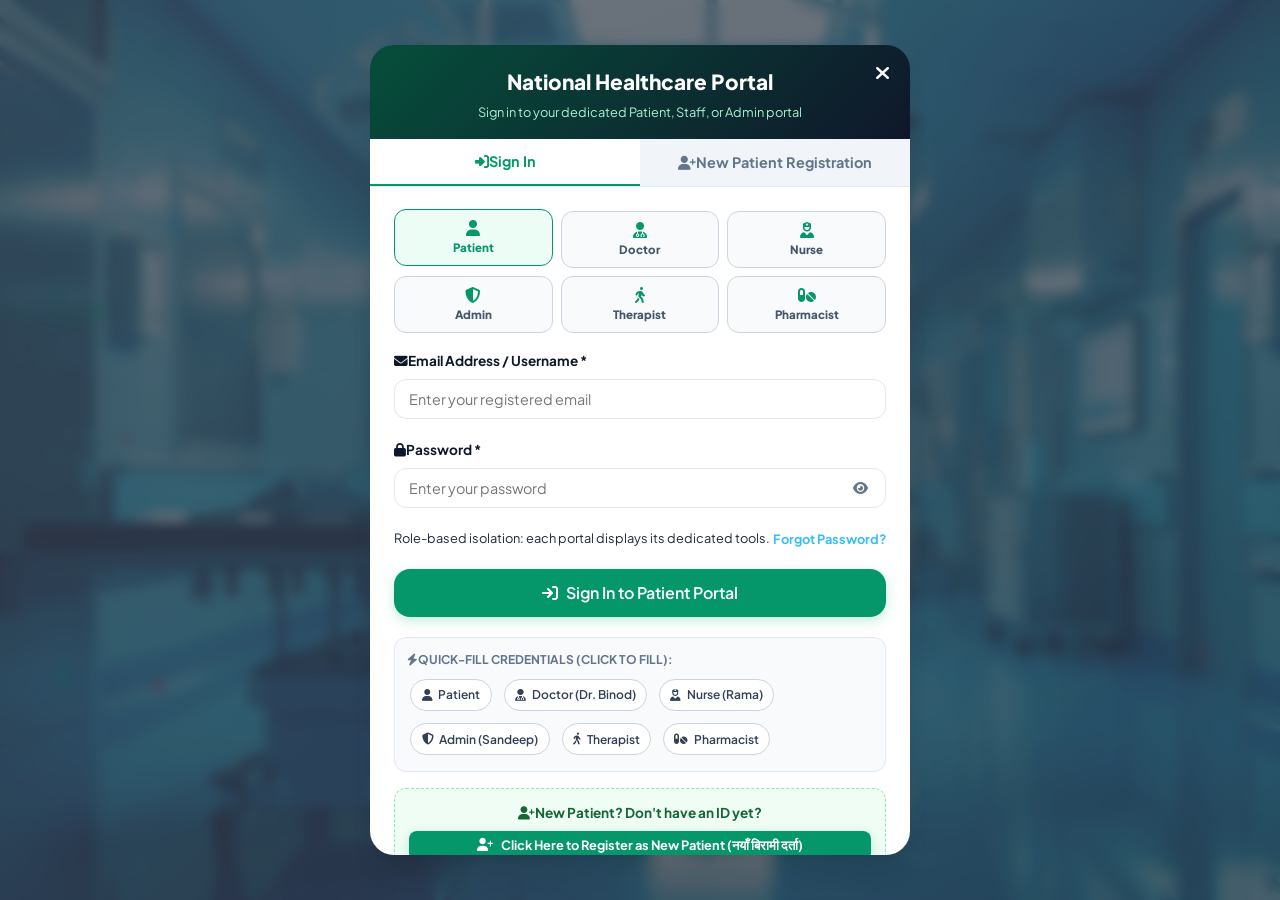
==== commit bad155d5: "Enhance patient registration, enforce staff clearance PIN security, and hide PIN from UI" ====
--- a/home_healthcare_system/templates/index.html
+++ b/home_healthcare_system/templates/index.html
@@ -18,75 +18,96 @@
   <link rel="stylesheet" href="/static/css/animations.css">
   <link rel="stylesheet" href="/static/css/doctor_animation.css">
 </head>
-<body>
+<body class="app-locked">
 
   <!-- Top Quick Demo Role Switcher Bar -->
   <aside class="demo-role-bar">
     <div class="demo-title">
       <i class="fa-solid fa-arrows-spin animate-spin" style="animation-duration: 4s;"></i>
-      <span>QUICK ROLE ACCESS (1-CLICK TEST):</span>
+      <span data-i18n data-en="QUICK ROLE ACCESS (1-CLICK TEST):" data-ne="छिटो भूमिका पहुँच (एक क्लिक परीक्षण):">QUICK ROLE ACCESS (1-CLICK TEST):</span>
     </div>
     <div class="role-chips">
-      <button class="role-chip-btn active" data-role="patient" onclick="switchDemoRole('patient')" title="Switch to Patient John Doe">
-        <i class="fa-solid fa-user"></i> Patient (John Doe)
+      <button class="role-chip-btn active" data-role="patient" onclick="switchDemoRole('patient')" title="Switch to Patient">
+        <i class="fa-solid fa-user"></i> <span data-i18n data-en="Patient" data-ne="बिरामी">Patient</span>
       </button>
-      <button class="role-chip-btn" data-role="admin" onclick="switchDemoRole('admin')" title="Switch to Admin Dr. Vance">
-        <i class="fa-solid fa-shield-halved"></i> Admin (Dr. Vance)
+      <button class="role-chip-btn" data-role="admin" onclick="switchDemoRole('admin')" title="Switch to Admin">
+        <i class="fa-solid fa-shield-halved"></i> <span data-i18n data-en="Admin" data-ne="प्रशासन">Admin</span>
       </button>
-      <button class="role-chip-btn" data-role="nurse" onclick="switchDemoRole('nurse')" title="Switch to Nurse Sarah">
-        <i class="fa-solid fa-user-nurse"></i> Nurse (Sarah, RN)
+      <button class="role-chip-btn" data-role="nurse" onclick="switchDemoRole('nurse')" title="Switch to Nurse Rama">
+        <i class="fa-solid fa-user-nurse"></i> <span data-i18n data-en="Nurse (Rama)" data-ne="नर्स (राम)">Nurse (Rama)</span>
       </button>
-      <button class="role-chip-btn" data-role="doctor" onclick="switchDemoRole('doctor')" title="Switch to Doctor Dr. Wilson">
-        <i class="fa-solid fa-user-doctor"></i> Doctor (Dr. Wilson)
+      <button class="role-chip-btn" data-role="nurse_chetna" onclick="switchDemoRole('nurse_chetna')" title="Switch to Nurse Chetna">
+        <i class="fa-solid fa-user-nurse"></i> <span data-i18n data-en="Nurse (Chetna)" data-ne="नर्स (चेतना)">Nurse (Chetna)</span>
       </button>
-      <button class="role-chip-btn" data-role="therapist" onclick="switchDemoRole('therapist')" title="Switch to Therapist Elena">
-        <i class="fa-solid fa-person-walking"></i> Therapist (Elena)
+      <button class="role-chip-btn" data-role="doctor" onclick="switchDemoRole('doctor')" title="Switch to Doctor Binod Thapa">
+        <i class="fa-solid fa-user-doctor"></i> <span data-i18n data-en="Doctor (Binod Thapa)" data-ne="डाक्टर (विनोद थापा)">Doctor (Binod Thapa)</span>
+      </button>
+      <button class="role-chip-btn" data-role="doctor_sunil" onclick="switchDemoRole('doctor_sunil')" title="Switch to Doctor Sunil">
+        <i class="fa-solid fa-user-doctor"></i> <span data-i18n data-en="Doctor (Sunil)" data-ne="डाक्टर (सुनिल)">Doctor (Sunil)</span>
+      </button>
+      <button class="role-chip-btn" data-role="doctor_sahil" onclick="switchDemoRole('doctor_sahil')" title="Switch to Doctor Sahil">
+        <i class="fa-solid fa-user-doctor"></i> <span data-i18n data-en="Doctor (Sahil)" data-ne="डाक्टर (साहिल)">Doctor (Sahil)</span>
+      </button>
+      <button class="role-chip-btn" data-role="therapist" onclick="switchDemoRole('therapist')" title="Switch to Therapist">
+        <i class="fa-solid fa-person-walking"></i> <span data-i18n data-en="Therapist" data-ne="थेरापिस्ट">Therapist</span>
+      </button>
+      <button class="role-chip-btn" data-role="pharmacist" onclick="switchDemoRole('pharmacist')" title="Switch to Pharmacist">
+        <i class="fa-solid fa-pills"></i> <span data-i18n data-en="Pharmacist" data-ne="फार्मासिस्ट">Pharmacist</span>
       </button>
       <button class="role-chip-btn" data-role="login" onclick="openLoginModal()" style="background:#0284c7; color:white; border-color:#38bdf8;">
-        <i class="fa-solid fa-key"></i> ID/Password Login
+        <i class="fa-solid fa-key"></i> <span data-i18n data-en="ID/Password Login" data-ne="ID/पासवर्ड लगइन">ID/Password Login</span>
       </button>
     </div>
   </aside>
 
-  <!-- Main Navbar with National Emblem Logo -->
   <header class="navbar">
     <div class="container nav-wrapper">
-      <a href="#" class="brand-logo" onclick="switchTab('services')" style="text-decoration:none;">
-        <img src="/static/images/nepal_emblem_logo.png" alt="National Emblem Logo" class="emblem-logo">
-        <div class="gov-branding-text">
-          <span class="gov-title-np">नेपाल सरकार | स्वास्थ्य तथा जनसङ्ख्या मन्त्रालय</span>
-          <span class="gov-title-en">Home Healthcare System</span>
-          <span class="gov-subtitle"><i class="fa-solid fa-circle-check"></i> Certified Bedside Clinical Care</span>
-        </div>
-      </a>
+      <div class="masthead-service-info" style="display:flex; flex-direction:column; gap:0.2rem; margin-right:auto;">
+        <strong data-i18n data-en="Home Service Healthcare Management System" data-ne="घर सेवा स्वास्थ्य व्यवस्थापन प्रणाली">Home Service Healthcare Management System</strong>
+        <strong data-i18n data-en="Safe and Reliable Care" data-ne="सुरक्षित र भरपर्दो सेवा">Safe and Reliable Care</strong>
+        <div class="masthead-contact">
+          <span>Phone: +977 9829691414</span>
+          <span>Email: healthcare123@gmail.com</span>
+        </div>
+      </div>
+
+      <div class="language-switcher" aria-label="Language selection" style="margin-left:auto;">
+        <span class="language-label" data-i18n data-en="Language" data-ne="भाषा">Language</span>
+        <button type="button" class="language-option active" data-language="en" onclick="setLanguage('en')">English</button>
+        <span class="language-divider">|</span>
+        <button type="button" class="language-option" data-language="ne" onclick="setLanguage('ne')">नेपाली</button>
+      </div>
 
       <nav class="nav-links">
         <button class="nav-btn active" id="navBtnServices" data-tab="services" onclick="switchTab('services')">
-          <i class="fa-solid fa-hand-holding-medical"></i> Services Catalog
+          <i class="fa-solid fa-hand-holding-medical"></i> <span data-i18n data-en="Services Catalog" data-ne="सेवा सूची">Services Catalog</span>
         </button>
         <button class="nav-btn" id="navBtnRecords" data-tab="records" onclick="switchTab('records')">
-          <i class="fa-solid fa-folder-medical"></i> My Health Vault & Vitals
+          <i class="fa-solid fa-folder-medical"></i> <span data-i18n data-en="My Health Vault & Vitals" data-ne="मेरो स्वास्थ्य विवरण">My Health Vault & Vitals</span>
         </button>
         <button class="nav-btn" id="navBtnProfessional" data-tab="professional" onclick="switchTab('professional')">
-          <i class="fa-solid fa-stethoscope"></i> Clinician Visit Console
+          <i class="fa-solid fa-stethoscope"></i> <span id="staffNavLabel" data-i18n data-en="Staff Dashboard" data-ne="कर्मचारी ड्यासबोर्ड">Staff Dashboard</span>
         </button>
         <button class="nav-btn" id="navBtnAdmin" data-tab="admin" onclick="switchTab('admin')">
-          <i class="fa-solid fa-chart-line"></i> Admin Dispatch & Resolution
+          <i class="fa-solid fa-chart-line"></i> <span data-i18n data-en="Admin Dispatch & Resolution" data-ne="प्रशासनिक व्यवस्थापन">Admin Dispatch & Resolution</span>
         </button>
       </nav>
 
       <div style="display:flex; align-items:center; gap:0.5rem;">
-        <div class="user-badge-menu" id="userBadgeSection" onclick="openLoginModal()" style="cursor:pointer;" title="Click to view or switch user credentials">
+        <div class="user-badge-menu" id="userBadgeSection" onclick="handleUserBadgeClick()" style="cursor:pointer;" title="Click to view My Profile">
           <img id="headerUserAvatar" src="https://images.unsplash.com/photo-1507003211169-0a1dd7228f2d?w=100" alt="Avatar" class="user-avatar-mini">
           <div class="user-info-text">
             <span id="headerUserName" class="user-info-name">John Doe</span>
             <span id="headerUserRole" class="user-info-role">PATIENT</span>
           </div>
         </div>
-        <button class="btn btn-outline btn-sm" onclick="openLoginModal()" style="font-size:0.75rem; padding:0.4rem 0.6rem;" title="Sign In with ID and Password">
+        <button class="btn btn-outline btn-sm" id="headerLoginBtn" onclick="openLoginModal()" style="font-size:0.75rem; padding:0.4rem 0.6rem;" title="Sign In with ID and Password">
           <i class="fa-solid fa-right-to-bracket"></i> Login
         </button>
-        <button class="btn btn-sm btn-danger" onclick="logoutUser()" style="font-size:0.75rem; padding:0.4rem 0.6rem;" title="Logout">
+        <button class="btn btn-primary btn-sm" id="headerRegisterBtn" onclick="openRegisterModal()" style="font-size:0.75rem; padding:0.4rem 0.6rem; background:#10b981; border-color:#10b981;" title="New Patient Registration">
+          <i class="fa-solid fa-user-plus"></i> Register
+        </button>
+        <button class="btn btn-sm btn-danger" id="headerLogoutBtn" onclick="logoutUser()" style="font-size:0.75rem; padding:0.4rem 0.6rem;" title="Logout">
           <i class="fa-solid fa-power-off"></i>
         </button>
       </div>
@@ -433,10 +454,11 @@
     <section id="view-professional" class="dashboard-view">
       <div class="section-title-bar">
         <div>
-          <h2 class="section-title"><i class="fa-solid fa-user-nurse" style="color:var(--primary);"></i> Assigned Home Visits Itinerary</h2>
-          <p style="font-size:0.875rem; color:var(--text-muted);">Step 5 & 6: Check-in to patient visits, record bedside vitals, and issue digital prescriptions.</p>
-        </div>
-      </div>
+          <h2 class="section-title" id="staffDashboardTitle"><i class="fa-solid fa-user-nurse" style="color:var(--primary);"></i> Staff Dashboard</h2>
+          <p id="staffDashboardDescription" style="font-size:0.875rem; color:var(--text-muted);">Manage your assigned home visits and patient care tasks.</p>
+        </div>
+      </div>
+      <div id="staffDashboardIntro" class="staff-dashboard-intro"></div>
       <div id="proAppointmentsContainer"></div>
     </section>
 
@@ -463,7 +485,7 @@
           <div style="font-size:0.75rem; color:var(--text-muted); text-transform:uppercase; font-weight:700;">Completed Visits</div>
         </div>
         <div class="card-panel" style="text-align:center;">
-          <div id="adminStatRevenue" style="font-size:1.8rem; font-weight:800; color:var(--primary);">$0.00</div>
+          <div id="adminStatRevenue" style="font-size:1.8rem; font-weight:800; color:var(--primary);">रु 0.00</div>
           <div style="font-size:0.75rem; color:var(--text-muted); text-transform:uppercase; font-weight:700;">Total Revenue</div>
         </div>
         <div class="card-panel" style="text-align:center;">
@@ -508,8 +530,7 @@
   <!-- 1. Dedicated Authentication / Login & Register Modal (Step 1) -->
   <div id="authModal" class="modal-backdrop">
     <div class="modal-box" style="max-width:540px;">
-      <div class="login-header-banner">
-        <img src="/static/images/nepal_emblem_logo.png" alt="Emblem" class="emblem-logo">
+      <div class="login-header-banner" style="padding-top:1.25rem; padding-bottom:1rem;">
         <h3 style="font-size:1.3rem; font-weight:800; margin:0;">National Healthcare Portal</h3>
         <div style="font-size:0.8rem; color:#a7f3d0; margin-top:0.25rem;">Sign in to your dedicated Patient, Staff, or Admin portal</div>
         <button class="modal-close-btn" onclick="closeModal('authModal')" style="position:absolute; top:12px; right:12px; color:white;"><i class="fa-solid fa-xmark"></i></button>
@@ -527,17 +548,46 @@
       <div class="modal-body" style="padding:1.5rem;">
         <div id="loginFormSection">
           <form onsubmit="handleLoginSubmit(event)">
+            <div class="role-login-grid" aria-label="Choose your portal">
+              <button type="button" class="role-login-card active" data-login-role="patient" onclick="selectRoleLogin('patient', 'patient@demo.com', 'ram123')"><i class="fa-solid fa-user"></i><span>Patient</span></button>
+              <button type="button" class="role-login-card" data-login-role="doctor" onclick="selectRoleLogin('doctor', 'dr.binod@demo.com', 'doctor123')"><i class="fa-solid fa-user-doctor"></i><span>Doctor</span></button>
+              <button type="button" class="role-login-card" data-login-role="nurse" onclick="selectRoleLogin('nurse', 'nurse.rama@demo.com', 'nurse123')"><i class="fa-solid fa-user-nurse"></i><span>Nurse</span></button>
+              <button type="button" class="role-login-card" data-login-role="admin" onclick="selectRoleLogin('admin', 'sandeep@demo.com', 'admin123')"><i class="fa-solid fa-shield-halved"></i><span>Admin</span></button>
+              <button type="button" class="role-login-card" data-login-role="therapist" onclick="selectRoleLogin('therapist', 'therapist.asha@demo.com', 'therapist123')"><i class="fa-solid fa-person-walking"></i><span>Therapist</span></button>
+              <button type="button" class="role-login-card" data-login-role="pharmacist" onclick="selectRoleLogin('pharmacist', 'pharm@demo.com', 'pharm123')"><i class="fa-solid fa-pills"></i><span>Pharmacist</span></button>
+            </div>
             <div class="form-group">
               <label class="form-label"><i class="fa-solid fa-envelope"></i> Email Address / Username *</label>
-              <input type="email" id="loginEmail" class="form-control" placeholder="Enter your registered email" value="patient@demo.com" required>
+              <input type="email" id="loginEmail" class="form-control" placeholder="Enter your registered email" value="" required>
             </div>
             <div class="form-group">
               <label class="form-label"><i class="fa-solid fa-lock"></i> Password *</label>
-              <input type="password" id="loginPassword" class="form-control" placeholder="Enter your password" value="demo123" required>
-            </div>
-
-            <button type="submit" class="btn btn-primary btn-lg" style="width:100%; margin-top:0.5rem;">
-              <i class="fa-solid fa-arrow-right-to-bracket"></i> Sign In to My Portal
+              <div class="password-input-wrap">
+                <input type="password" id="loginPassword" class="form-control" placeholder="Enter your password" value="" required>
+                <button type="button" class="password-toggle" onclick="togglePasswordVisibility('loginPassword', this)" aria-label="Show password" title="Show password"><i class="fa-solid fa-eye"></i></button>
+              </div>
+            </div>
+            <div class="form-group" id="staffPinGroup" style="display:none; background:#f0f9ff; border:1px solid #bae6fd; border-radius:var(--radius-md); padding:0.75rem 1rem; margin-top:0.75rem;">
+              <label class="form-label" style="color:#0369a1; font-weight:700; display:flex; align-items:center; justify-content:space-between;">
+                <span><i class="fa-solid fa-shield-halved"></i> Hospital Authorization PIN (Staff Security Code) *</span>
+                <span class="badge" style="background:#0284c7; color:white; font-size:0.65rem; padding:0.15rem 0.45rem;">Hospital Clearance</span>
+              </label>
+              <div class="password-input-wrap" style="margin-top:0.25rem;">
+                <input type="password" id="loginStaffPin" class="form-control" placeholder="Enter Hospital Authorization PIN" maxlength="10" style="border-color:#38bdf8; background:#ffffff;">
+                <button type="button" class="password-toggle" onclick="togglePasswordVisibility('loginStaffPin', this)" aria-label="Show PIN" title="Show PIN"><i class="fa-solid fa-eye"></i></button>
+              </div>
+              <div style="font-size:0.75rem; color:#0284c7; margin-top:0.35rem; display:flex; align-items:center; gap:0.4rem;">
+                <i class="fa-solid fa-lock"></i> <span>Restricted: Access limited to verified hospital clinical staff and administrators.</span>
+              </div>
+            </div>
+
+            <div style="display:flex; justify-content:space-between; align-items:center; margin-top:0.5rem; margin-bottom:0.75rem;">
+              <span class="text-muted" style="font-size:0.8rem;">Role-based isolation: each portal displays its dedicated tools.</span>
+              <button type="button" class="btn btn-link btn-sm" onclick="openForgotPasswordModal()" style="padding:0; color:#38bdf8; font-weight:700;">Forgot Password?</button>
+            </div>
+
+            <button type="submit" id="loginSubmitBtn" class="btn btn-primary btn-lg" style="width:100%; margin-top:0.5rem;">
+              <i class="fa-solid fa-arrow-right-to-bracket"></i> Sign In to Patient Portal
             </button>
           </form>
 
@@ -545,95 +595,269 @@
             <div style="font-size:0.75rem; font-weight:700; color:var(--text-muted); text-transform:uppercase; margin-bottom:0.4rem;">
               <i class="fa-solid fa-bolt"></i> Quick-Fill Credentials (Click to fill):
             </div>
-            <div style="display:flex; flex-wrap:wrap;">
-              <span class="preset-chip" onclick="fillLoginCredentials('patient@demo.com', 'demo123')">
-                <i class="fa-solid fa-user"></i> Patient: patient@demo.com
+            <div style="display:flex; flex-wrap:wrap; gap:0.35rem;">
+              <span class="preset-chip" onclick="selectRoleLogin('patient', 'patient@demo.com', 'ram123')">
+                <i class="fa-solid fa-user"></i> Patient
               </span>
-              <span class="preset-chip" onclick="fillLoginCredentials('admin@demo.com', 'admin123')">
-                <i class="fa-solid fa-shield-halved"></i> Admin: admin@demo.com
+              <span class="preset-chip" onclick="selectRoleLogin('doctor', 'dr.binod@demo.com', 'doctor123')">
+                <i class="fa-solid fa-user-doctor"></i> Doctor (Dr. Binod)
               </span>
-              <span class="preset-chip" onclick="fillLoginCredentials('nurse.sarah@demo.com', 'nurse123')">
-                <i class="fa-solid fa-user-nurse"></i> Nurse: nurse.sarah@demo.com
+              <span class="preset-chip" onclick="selectRoleLogin('nurse', 'nurse.rama@demo.com', 'nurse123')">
+                <i class="fa-solid fa-user-nurse"></i> Nurse (Rama)
               </span>
-              <span class="preset-chip" onclick="fillLoginCredentials('dr.james@demo.com', 'doctor123')">
-                <i class="fa-solid fa-user-doctor"></i> Doctor: dr.james@demo.com
+              <span class="preset-chip" onclick="selectRoleLogin('admin', 'sandeep@demo.com', 'admin123')">
+                <i class="fa-solid fa-shield-halved"></i> Admin (Sandeep)
               </span>
-              <span class="preset-chip" onclick="fillLoginCredentials('pt.elena@demo.com', 'therapist123')">
-                <i class="fa-solid fa-person-walking"></i> Therapist: pt.elena@demo.com
+              <span class="preset-chip" onclick="selectRoleLogin('therapist', 'therapist.asha@demo.com', 'therapist123')">
+                <i class="fa-solid fa-person-walking"></i> Therapist
               </span>
-            </div>
+              <span class="preset-chip" onclick="selectRoleLogin('pharmacist', 'pharm@demo.com', 'pharm123')">
+                <i class="fa-solid fa-pills"></i> Pharmacist
+              </span>
+            </div>
+          </div>
+
+          <div style="margin-top:1rem; padding:0.85rem; background:#f0fdf4; border:1px dashed #86efac; border-radius:var(--radius-md); text-align:center;">
+            <div style="font-size:0.85rem; color:#166534; font-weight:700; margin-bottom:0.4rem;">
+              <i class="fa-solid fa-user-plus"></i> New Patient? Don't have an ID yet?
+            </div>
+            <button type="button" class="btn btn-primary btn-sm" onclick="switchAuthTab('register')" style="width:100%; font-weight:700; background:#059669; border-color:#059669;">
+              <i class="fa-solid fa-user-plus"></i> Click Here to Register as New Patient (नयाँ बिरामी दर्ता)
+            </button>
           </div>
         </div>
 
         <div id="registerFormSection" style="display:none;">
+          <div style="background:#f0fdf4; border:1px solid #bbf7d0; border-radius:var(--radius-md); padding:0.75rem 1rem; margin-bottom:1.15rem; font-size:0.825rem; color:#166534; display:flex; align-items:center; gap:0.5rem;">
+            <i class="fa-solid fa-id-card-clip" style="font-size:1.25rem; color:#059669;"></i>
+            <span><strong>New Patient Registration (नयाँ बिरामी दर्ता):</strong> Create your personal profile to book home visits, view medical records, and track vitals securely.</span>
+          </div>
+
           <form onsubmit="handleRegisterSubmit(event)">
+            <input type="hidden" id="regRole" value="patient">
+
             <div class="form-grid-2">
               <div class="form-group">
-                <label class="form-label">Full Name *</label>
-                <input type="text" id="regName" class="form-control" placeholder="e.g. Ramesh Sharma" required>
+                <label class="form-label"><i class="fa-solid fa-user"></i> Full Name *</label>
+                <input type="text" id="regName" class="form-control" placeholder="e.g. Ram Kumar Shrestha" required>
               </div>
               <div class="form-group">
-                <label class="form-label">Email Address *</label>
-                <input type="email" id="regEmail" class="form-control" placeholder="e.g. ramesh@example.com" required>
+                <label class="form-label"><i class="fa-solid fa-envelope"></i> Email Address *</label>
+                <input type="email" id="regEmail" class="form-control" placeholder="e.g. ram@example.com" required>
               </div>
             </div>
 
             <div class="form-grid-2">
               <div class="form-group">
-                <label class="form-label">Password *</label>
-                <input type="password" id="regPassword" class="form-control" placeholder="Create password" required>
+                <label class="form-label"><i class="fa-solid fa-lock"></i> Password *</label>
+                <div class="password-input-wrap">
+                  <input type="password" id="regPassword" class="form-control" placeholder="Create password (min 6 chars)" required>
+                  <button type="button" class="password-toggle" onclick="togglePasswordVisibility('regPassword', this)" aria-label="Show password" title="Show password"><i class="fa-solid fa-eye"></i></button>
+                </div>
               </div>
               <div class="form-group">
-                <label class="form-label">Phone Number *</label>
+                <label class="form-label"><i class="fa-solid fa-phone"></i> Phone Number *</label>
                 <input type="text" id="regPhone" class="form-control" placeholder="+977 98XXXXXXXX" required>
               </div>
             </div>
 
             <div class="form-grid-2">
               <div class="form-group">
-                <label class="form-label">Age</label>
-                <input type="number" id="regAge" class="form-control" value="35">
+                <label class="form-label"><i class="fa-solid fa-cake-candles"></i> Age</label>
+                <input type="number" id="regAge" class="form-control" placeholder="e.g. 35" value="35" min="1" max="120">
               </div>
               <div class="form-group">
-                <label class="form-label">Gender</label>
+                <label class="form-label"><i class="fa-solid fa-venus-mars"></i> Gender</label>
                 <select id="regGender" class="form-control">
-                  <option value="Male">Male</option>
-                  <option value="Female">Female</option>
-                  <option value="Other">Other</option>
+                  <option value="Male">Male (पुरुष)</option>
+                  <option value="Female">Female (महिला)</option>
+                  <option value="Other">Other (अन्य)</option>
                 </select>
               </div>
             </div>
 
             <div class="form-grid-2">
               <div class="form-group">
-                <label class="form-label">Blood Group</label>
+                <label class="form-label"><i class="fa-solid fa-droplet"></i> Blood Group</label>
                 <select id="regBloodGroup" class="form-control">
                   <option value="O+">O+</option>
                   <option value="A+">A+</option>
                   <option value="B+">B+</option>
                   <option value="AB+">AB+</option>
                   <option value="O-">O-</option>
+                  <option value="A-">A-</option>
+                  <option value="B-">B-</option>
+                  <option value="AB-">AB-</option>
                 </select>
               </div>
               <div class="form-group">
-                <label class="form-label">Account Role</label>
-                <select id="regRole" class="form-control">
-                  <option value="patient">Patient</option>
-                  <option value="professional">Healthcare Professional</option>
-                </select>
-              </div>
-            </div>
-
-            <div class="form-group">
-              <label class="form-label">Home Address</label>
-              <input type="text" id="regAddress" class="form-control" placeholder="Enter municipality, ward no., city">
-            </div>
-
-            <button type="submit" class="btn btn-primary btn-lg" style="width:100%;">
-              <i class="fa-solid fa-user-check"></i> Register Account & Sign In
+                <label class="form-label"><i class="fa-solid fa-user-shield"></i> Profile Type</label>
+                <div style="background:#f8fafc; border:1px solid #cbd5e1; border-radius:var(--radius-md); padding:0.55rem 0.75rem; font-size:0.85rem; font-weight:700; color:#059669; display:flex; align-items:center; gap:0.4rem; height:42px;">
+                  <i class="fa-solid fa-check-circle"></i> Patient Profile (Strictly Private)
+                </div>
+              </div>
+            </div>
+
+            <div class="form-group">
+              <label class="form-label"><i class="fa-solid fa-location-dot"></i> Home Address</label>
+              <input type="text" id="regAddress" class="form-control" placeholder="e.g. Kathmandu-3, Lazimpat">
+            </div>
+
+            <button type="submit" class="btn btn-primary btn-lg" style="width:100%; margin-top:0.5rem; background:linear-gradient(135deg, #059669, #10b981); border:none;">
+              <i class="fa-solid fa-user-plus"></i> Register Patient Account & Sign In
             </button>
+
+            <div style="text-align:center; margin-top:1rem; padding-top:0.75rem; border-top:1px solid #e2e8f0;">
+              <span style="font-size:0.85rem; color:#64748b;">Already have an account?</span>
+              <button type="button" class="btn btn-link btn-sm" onclick="switchAuthTab('login')" style="color:#0284c7; font-weight:700; text-decoration:underline;">
+                Sign In to My Portal
+              </button>
+            </div>
           </form>
         </div>
+      </div>
+    </div>
+  </div>
+
+  <div id="forgotPasswordModal" class="modal-backdrop">
+    <div class="modal-box" style="max-width:420px;">
+      <div class="modal-header">
+        <h3 class="modal-title"><i class="fa-solid fa-key" style="color:var(--primary);"></i> Forgot Password</h3>
+        <button class="modal-close-btn" onclick="closeModal('forgotPasswordModal')"><i class="fa-solid fa-xmark"></i></button>
+      </div>
+      <div class="modal-body">
+        <form onsubmit="handleForgotPasswordSubmit(event)">
+          <div class="form-group">
+            <label class="form-label">Registered email or phone number</label>
+            <input type="text" id="forgotPasswordIdentifier" class="form-control" placeholder="Enter your email or phone" required>
+          </div>
+          <button type="submit" class="btn btn-primary" style="width:100%;"><i class="fa-solid fa-paper-plane"></i> Send Verification Code</button>
+        </form>
+
+        <form onsubmit="handleResetPasswordSubmit(event)" style="margin-top:1rem;">
+          <div class="form-group">
+            <label class="form-label">Verification code (OTP)</label>
+            <input type="text" id="forgotPasswordOtp" class="form-control" placeholder="Enter 6-digit OTP" maxlength="6" required>
+          </div>
+          <div class="form-group">
+            <label class="form-label">New Password</label>
+            <input type="password" id="forgotPasswordNew" class="form-control" placeholder="Create a strong password" required>
+          </div>
+          <div class="form-group">
+            <label class="form-label">Confirm New Password</label>
+            <input type="password" id="forgotPasswordConfirm" class="form-control" placeholder="Re-enter new password" required>
+          </div>
+          <button type="submit" class="btn btn-success" style="width:100%;"><i class="fa-solid fa-check"></i> Reset Password</button>
+        </form>
+      </div>
+    </div>
+  </div>
+
+  <div id="changePasswordModal" class="modal-backdrop">
+    <div class="modal-box" style="max-width:420px;">
+      <div class="modal-header">
+        <h3 class="modal-title"><i class="fa-solid fa-user-lock" style="color:var(--primary);"></i> Change Password</h3>
+        <button class="modal-close-btn" onclick="closeModal('changePasswordModal')"><i class="fa-solid fa-xmark"></i></button>
+      </div>
+      <div class="modal-body">
+        <form onsubmit="handleChangePasswordSubmit(event)">
+          <div class="form-group">
+            <label class="form-label">Current Password</label>
+            <input type="password" id="currentPassword" class="form-control" required>
+          </div>
+          <div class="form-group">
+            <label class="form-label">New Password</label>
+            <input type="password" id="newPassword" class="form-control" required>
+          </div>
+          <div class="form-group">
+            <label class="form-label">Confirm Password</label>
+            <input type="password" id="confirmPassword" class="form-control" required>
+          </div>
+          <button type="submit" class="btn btn-primary" style="width:100%;"><i class="fa-solid fa-shield-halved"></i> Update Password</button>
+        </form>
+      </div>
+    </div>
+  </div>
+
+  <!-- Dedicated Patient Profile Modal -->
+  <div id="patientProfileModal" class="modal-backdrop">
+    <div class="modal-box" style="max-width:540px;">
+      <div class="modal-header" style="background:linear-gradient(135deg, #065f46 0%, #0f172a 100%); color:white; border-radius:var(--radius-lg) var(--radius-lg) 0 0; padding:1.25rem 1.5rem;">
+        <div style="display:flex; align-items:center; gap:0.75rem;">
+          <div style="width:44px; height:44px; border-radius:50%; background:rgba(255,255,255,0.2); display:flex; align-items:center; justify-content:center; font-size:1.3rem;">
+            <i class="fa-solid fa-id-card-clip" style="color:#34d399;"></i>
+          </div>
+          <div>
+            <h3 class="modal-title" style="color:white; margin:0; font-size:1.15rem;">My Patient Profile</h3>
+            <div style="font-size:0.75rem; color:#a7f3d0;">Patient ID: <strong id="profileUserIdDisplay">#PAT</strong> (Private Record)</div>
+          </div>
+        </div>
+        <button class="modal-close-btn" onclick="closeModal('patientProfileModal')" style="color:white;"><i class="fa-solid fa-xmark"></i></button>
+      </div>
+
+      <div class="modal-body" style="padding:1.5rem;">
+        <div style="background:#f0fdf4; border:1px solid #bbf7d0; border-radius:var(--radius-md); padding:0.75rem 1rem; margin-bottom:1.25rem; font-size:0.8rem; color:#166534; display:flex; align-items:center; gap:0.5rem;">
+          <i class="fa-solid fa-shield-halved" style="font-size:1.1rem; color:#059669;"></i>
+          <span><strong>Strict Privacy Protection:</strong> You are accessing your isolated personal patient profile. Healthcare staff and other user profiles cannot be viewed from this account.</span>
+        </div>
+
+        <form onsubmit="handlePatientProfileSubmit(event)">
+          <div class="form-grid-2">
+            <div class="form-group">
+              <label class="form-label">Full Name *</label>
+              <input type="text" id="profileName" class="form-control" required>
+            </div>
+            <div class="form-group">
+              <label class="form-label">Registered Email (Read-Only)</label>
+              <input type="email" id="profileEmail" class="form-control" readonly style="background:#f1f5f9; cursor:not-allowed;">
+            </div>
+          </div>
+
+          <div class="form-grid-2">
+            <div class="form-group">
+              <label class="form-label">Phone Number</label>
+              <input type="text" id="profilePhone" class="form-control" placeholder="+977 98XXXXXXXX">
+            </div>
+            <div class="form-group">
+              <label class="form-label">Age</label>
+              <input type="number" id="profileAge" class="form-control">
+            </div>
+          </div>
+
+          <div class="form-grid-2">
+            <div class="form-group">
+              <label class="form-label">Gender</label>
+              <select id="profileGender" class="form-control">
+                <option value="Male">Male</option>
+                <option value="Female">Female</option>
+                <option value="Other">Other</option>
+              </select>
+            </div>
+            <div class="form-group">
+              <label class="form-label">Blood Group</label>
+              <select id="profileBloodGroup" class="form-control">
+                <option value="O+">O+</option>
+                <option value="A+">A+</option>
+                <option value="B+">B+</option>
+                <option value="AB+">AB+</option>
+                <option value="O-">O-</option>
+                <option value="A-">A-</option>
+                <option value="B-">B-</option>
+                <option value="AB-">AB-</option>
+              </select>
+            </div>
+          </div>
+
+          <div class="form-group">
+            <label class="form-label">Home Address</label>
+            <input type="text" id="profileAddress" class="form-control" placeholder="Municipality, Ward, City">
+          </div>
+
+          <div style="display:flex; justify-content:flex-end; gap:0.5rem; margin-top:1rem;">
+            <button type="button" class="btn btn-secondary" onclick="closeModal('patientProfileModal')">Cancel</button>
+            <button type="submit" class="btn btn-primary"><i class="fa-solid fa-floppy-disk"></i> Save Profile Changes</button>
+          </div>
+        </form>
       </div>
     </div>
   </div>
@@ -656,7 +880,7 @@
               <div id="bookingServiceTitle" style="font-size:1.1rem; font-weight:800; color:var(--dark);">Skilled Nursing Care</div>
               <div style="font-size:0.8rem; color:var(--text-muted);"><i class="fa-regular fa-clock"></i> <span id="bookingServiceDuration">60 mins</span></div>
             </div>
-            <div id="bookingServicePrice" style="font-size:1.4rem; font-weight:800; color:var(--primary);">$65.00</div>
+            <div id="bookingServicePrice" style="font-size:1.4rem; font-weight:800; color:var(--primary);">रु 65.00</div>
           </div>
 
           <div class="form-grid-2">
@@ -859,19 +1083,19 @@
         <div style="background:#f8fafc; border-radius:var(--radius-md); padding:1rem; margin-bottom:1.25rem;">
           <div style="display:flex; justify-content:space-between; margin-bottom:0.25rem; font-size:0.875rem;">
             <span><strong id="payServiceTitle">Skilled Nursing Care</strong></span>
-            <span id="payBasePrice">$65.00</span>
+            <span id="payBasePrice">रु 65.00</span>
           </div>
           <div style="display:flex; justify-content:space-between; margin-bottom:0.25rem; font-size:0.85rem; color:var(--text-muted);">
             <span>Consumables & PPE Kit</span>
-            <span id="payConsumables">$15.00</span>
+            <span id="payConsumables">रु 15.00</span>
           </div>
           <div style="display:flex; justify-content:space-between; margin-bottom:0.5rem; font-size:0.85rem; color:var(--text-muted);">
             <span>Healthcare Service Tax (5%)</span>
-            <span id="payTax">$4.00</span>
+            <span id="payTax">रु 4.00</span>
           </div>
           <div style="display:flex; justify-content:space-between; border-top:1px solid var(--border); padding-top:0.5rem; font-size:1.1rem; font-weight:800;">
             <span>Total Payable</span>
-            <span id="payTotalAmount" style="color:var(--primary);">$84.00</span>
+            <span id="payTotalAmount" style="color:var(--primary);">रु 84.00</span>
           </div>
         </div>
 
@@ -929,7 +1153,7 @@
 
           <div id="payCashSection" style="display:none;">
             <div style="background:#f0fdf4; border:1px solid #bbf7d0; border-radius:var(--radius-md); padding:1.25rem; text-align:center;">
-              <i class="fa-solid fa-hand-holding-dollar" style="font-size:2rem; color:var(--primary); margin-bottom:0.5rem; display:block;"></i>
+              <i class="fa-solid fa-money-bill-transfer" style="font-size:2rem; color:var(--primary); margin-bottom:0.5rem; display:block;"></i>
               <div style="font-weight:800; font-size:1rem; color:#166534;">Pay by Cash After Home Visit</div>
               <div style="font-size:0.8rem; color:#15803d; margin-top:0.25rem;">Hand over exact cash to attending healthcare staff. Digital receipt will be generated.</div>
             </div>
@@ -986,11 +1210,11 @@
           <div style="text-align:center;">
             <div style="font-weight:700; font-size:0.95rem; margin-bottom:0.5rem;">Rate Attending Healthcare Professional</div>
             <div id="starRatingContainer" class="star-rating-box">
-              <i class="fa-solid fa-star star active" data-value="1" onclick="setStarRating(1)"></i>
-              <i class="fa-solid fa-star star active" data-value="2" onclick="setStarRating(2)"></i>
-              <i class="fa-solid fa-star star active" data-value="3" onclick="setStarRating(3)"></i>
-              <i class="fa-solid fa-star star active" data-value="4" onclick="setStarRating(4)"></i>
-              <i class="fa-solid fa-star star active" data-value="5" onclick="setStarRating(5)"></i>
+              <i class="fa-solid fa-star star" data-value="1" onclick="setStarRating(1)"></i>
+              <i class="fa-solid fa-star star" data-value="2" onclick="setStarRating(2)"></i>
+              <i class="fa-solid fa-star star" data-value="3" onclick="setStarRating(3)"></i>
+              <i class="fa-solid fa-star star" data-value="4" onclick="setStarRating(4)"></i>
+              <i class="fa-solid fa-star star" data-value="5" onclick="setStarRating(5)"></i>
             </div>
           </div>
 
@@ -1001,7 +1225,7 @@
 
           <div class="form-group">
             <label class="form-label">Written Comments / Experience Review</label>
-            <textarea id="feedbackComments" class="form-control" rows="2" placeholder="Write your review...">Nurse Sarah was exceptionally gentle and professional. Vitals taken accurately.</textarea>
+            <textarea id="feedbackComments" class="form-control" rows="2" placeholder="Write your review..."></textarea>
           </div>
 
           <div class="form-group" style="margin-top:1.25rem;">
--- a/static/css/style.css
+++ b/static/css/style.css
@@ -1,4 +1,4 @@
-﻿/* ==========================================================================
+/* ==========================================================================
    Home Healthcare Management System - Core Stylesheet
    Modern, responsive, accessible, animated healthcare UI
    ========================================================= */
@@ -70,6 +70,14 @@
   overflow-x: hidden;
 }
 
+body.app-locked .demo-role-bar,
+body.app-locked .navbar,
+body.app-locked .workflow-section,
+body.app-locked main.container,
+body.patient-session .demo-role-bar {
+  display: none !important;
+}
+
 /* Keep the hospital scene present but subtle behind the working area. */
 main.container {
   background: rgba(255, 255, 255, 0.18);
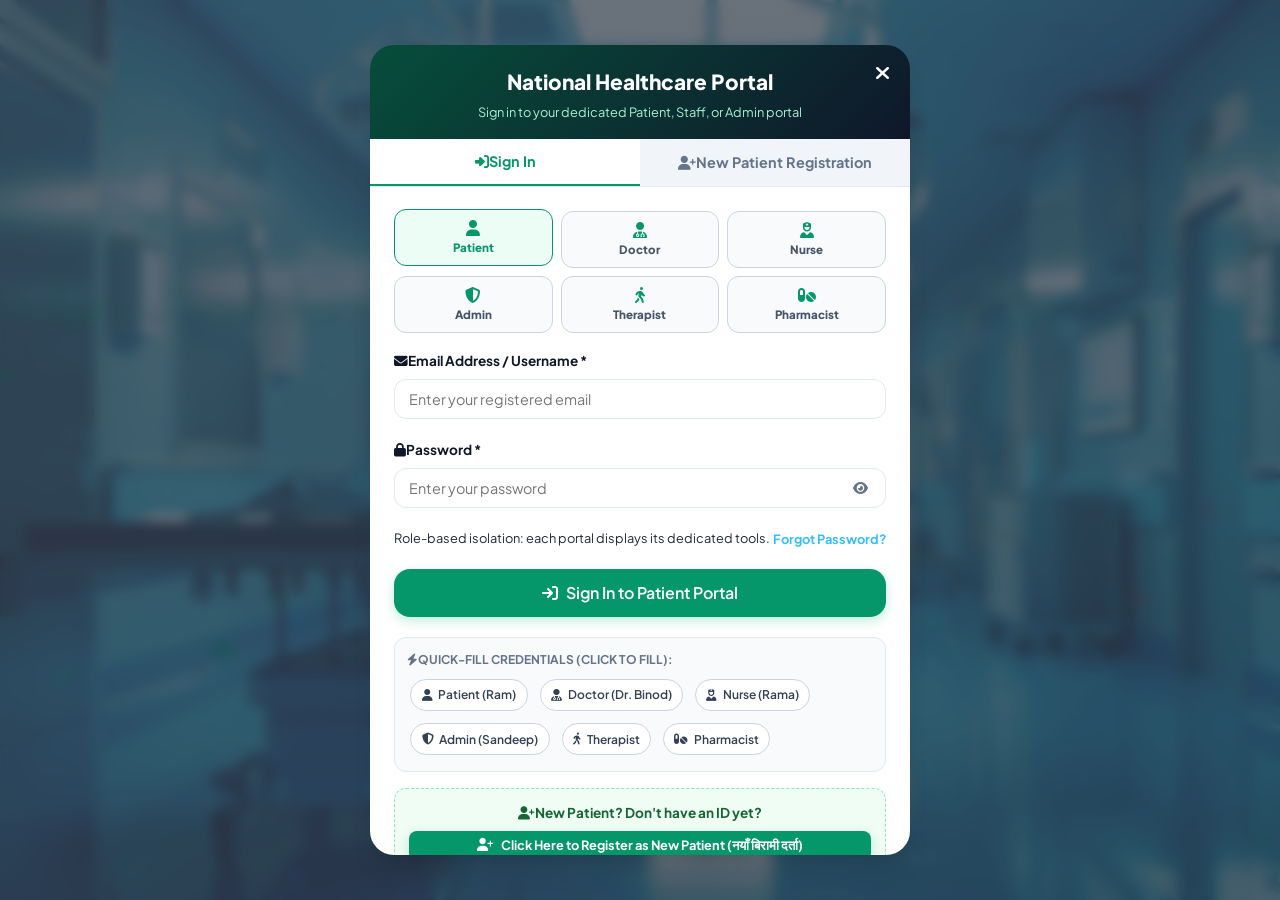
==== commit 211e881a: "Fix patient login & profile overview, resolve appointment sync to admin dashboard, and update tests" ====
--- a/home_healthcare_system/templates/index.html
+++ b/home_healthcare_system/templates/index.html
@@ -101,6 +101,9 @@
             <span id="headerUserRole" class="user-info-role">PATIENT</span>
           </div>
         </div>
+        <button class="btn btn-outline btn-sm" id="headerProfileBtn" onclick="openPatientProfileModal()" style="font-size:0.75rem; padding:0.4rem 0.6rem; color:var(--primary); border-color:var(--primary); display:none;" title="View & Edit My Profile">
+          <i class="fa-solid fa-id-card"></i> My Profile
+        </button>
         <button class="btn btn-outline btn-sm" id="headerLoginBtn" onclick="openLoginModal()" style="font-size:0.75rem; padding:0.4rem 0.6rem;" title="Sign In with ID and Password">
           <i class="fa-solid fa-right-to-bracket"></i> Login
         </button>
@@ -427,6 +430,34 @@
           <i class="fa-solid fa-plus"></i> Book New Service
         </button>
       </div>
+ 
+      <!-- Patient Personal Account & Profile Overview Card -->
+      <div class="card-panel" id="patientIdentityCard" style="background:linear-gradient(135deg, #f0fdf4 0%, #ecfdf5 100%); border:1px solid #a7f3d0; margin-bottom:1.5rem; padding:1.25rem 1.5rem;">
+        <div style="display:flex; justify-content:space-between; align-items:center; flex-wrap:wrap; gap:1rem;">
+          <div style="display:flex; align-items:center; gap:1rem;">
+            <img id="patientCardAvatar" src="https://images.unsplash.com/photo-1507003211169-0a1dd7228f2d?w=150" alt="Avatar" style="width:58px; height:58px; border-radius:50%; border:3px solid #10b981; object-fit:cover;">
+            <div>
+              <div style="display:flex; align-items:center; gap:0.5rem;">
+                <h3 id="patientCardName" style="margin:0; font-size:1.25rem; font-weight:800; color:#065f46;">Ram</h3>
+                <span id="patientCardId" class="badge" style="background:#059669; color:white; font-size:0.75rem;">#PAT-1</span>
+              </div>
+              <div style="font-size:0.825rem; color:#047857; margin-top:0.25rem; display:flex; gap:0.75rem; flex-wrap:wrap;">
+                <span><i class="fa-solid fa-envelope"></i> <span id="patientCardEmail">ram@demo.com</span></span>
+                <span><i class="fa-solid fa-phone"></i> <span id="patientCardPhone">+977 9841234567</span></span>
+                <span><i class="fa-solid fa-droplet"></i> Blood: <strong id="patientCardBlood">O+</strong></span>
+              </div>
+            </div>
+          </div>
+          <div style="display:flex; gap:0.5rem;">
+            <button type="button" class="btn btn-outline btn-sm" onclick="openPatientProfileModal()" style="border-color:#059669; color:#059669; font-weight:700;">
+              <i class="fa-solid fa-user-pen"></i> Edit Profile
+            </button>
+            <button type="button" class="btn btn-outline btn-sm" onclick="openChangePasswordModal()" style="border-color:#059669; color:#059669; font-weight:700;">
+              <i class="fa-solid fa-key"></i> Change Password
+            </button>
+          </div>
+        </div>
+      </div>
 
       <div class="card-panel">
         <div style="display:flex; justify-content:space-between; align-items:center; margin-bottom:1rem;">
@@ -549,7 +580,7 @@
         <div id="loginFormSection">
           <form onsubmit="handleLoginSubmit(event)">
             <div class="role-login-grid" aria-label="Choose your portal">
-              <button type="button" class="role-login-card active" data-login-role="patient" onclick="selectRoleLogin('patient', 'patient@demo.com', 'ram123')"><i class="fa-solid fa-user"></i><span>Patient</span></button>
+              <button type="button" class="role-login-card active" data-login-role="patient" onclick="selectRoleLogin('patient', 'ram@demo.com', 'ram123')"><i class="fa-solid fa-user"></i><span>Patient</span></button>
               <button type="button" class="role-login-card" data-login-role="doctor" onclick="selectRoleLogin('doctor', 'dr.binod@demo.com', 'doctor123')"><i class="fa-solid fa-user-doctor"></i><span>Doctor</span></button>
               <button type="button" class="role-login-card" data-login-role="nurse" onclick="selectRoleLogin('nurse', 'nurse.rama@demo.com', 'nurse123')"><i class="fa-solid fa-user-nurse"></i><span>Nurse</span></button>
               <button type="button" class="role-login-card" data-login-role="admin" onclick="selectRoleLogin('admin', 'sandeep@demo.com', 'admin123')"><i class="fa-solid fa-shield-halved"></i><span>Admin</span></button>
@@ -596,8 +627,8 @@
               <i class="fa-solid fa-bolt"></i> Quick-Fill Credentials (Click to fill):
             </div>
             <div style="display:flex; flex-wrap:wrap; gap:0.35rem;">
-              <span class="preset-chip" onclick="selectRoleLogin('patient', 'patient@demo.com', 'ram123')">
-                <i class="fa-solid fa-user"></i> Patient
+              <span class="preset-chip" onclick="selectRoleLogin('patient', 'ram@demo.com', 'ram123')">
+                <i class="fa-solid fa-user"></i> Patient (Ram)
               </span>
               <span class="preset-chip" onclick="selectRoleLogin('doctor', 'dr.binod@demo.com', 'doctor123')">
                 <i class="fa-solid fa-user-doctor"></i> Doctor (Dr. Binod)
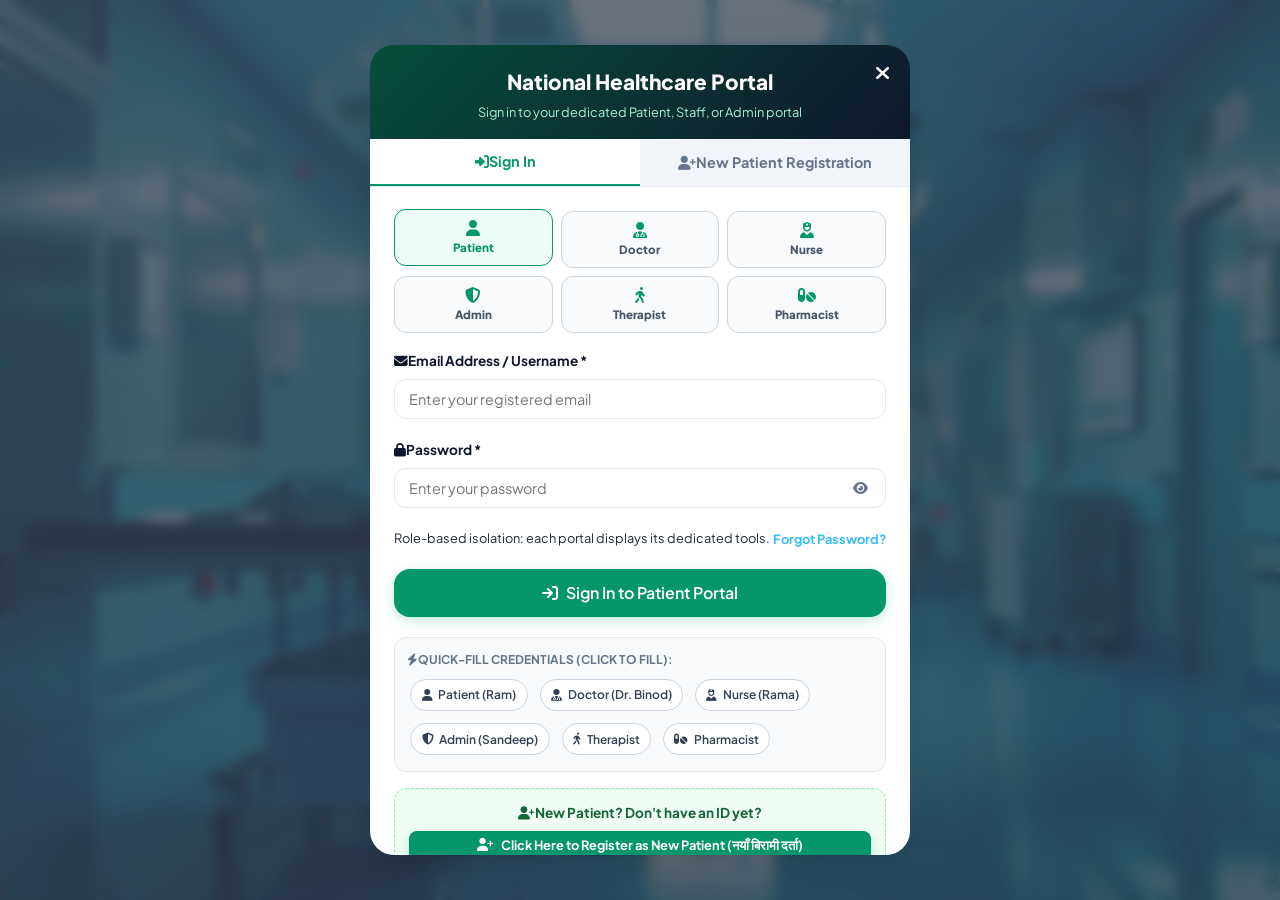
==== commit 70a763c0: "Fix patient re-login after logout: isolate portal selection from credential filling, add account syn" ====
--- a/home_healthcare_system/templates/index.html
+++ b/home_healthcare_system/templates/index.html
@@ -580,21 +580,21 @@
         <div id="loginFormSection">
           <form onsubmit="handleLoginSubmit(event)">
             <div class="role-login-grid" aria-label="Choose your portal">
-              <button type="button" class="role-login-card active" data-login-role="patient" onclick="selectRoleLogin('patient', 'ram@demo.com', 'ram123')"><i class="fa-solid fa-user"></i><span>Patient</span></button>
-              <button type="button" class="role-login-card" data-login-role="doctor" onclick="selectRoleLogin('doctor', 'dr.binod@demo.com', 'doctor123')"><i class="fa-solid fa-user-doctor"></i><span>Doctor</span></button>
-              <button type="button" class="role-login-card" data-login-role="nurse" onclick="selectRoleLogin('nurse', 'nurse.rama@demo.com', 'nurse123')"><i class="fa-solid fa-user-nurse"></i><span>Nurse</span></button>
-              <button type="button" class="role-login-card" data-login-role="admin" onclick="selectRoleLogin('admin', 'sandeep@demo.com', 'admin123')"><i class="fa-solid fa-shield-halved"></i><span>Admin</span></button>
-              <button type="button" class="role-login-card" data-login-role="therapist" onclick="selectRoleLogin('therapist', 'therapist.asha@demo.com', 'therapist123')"><i class="fa-solid fa-person-walking"></i><span>Therapist</span></button>
-              <button type="button" class="role-login-card" data-login-role="pharmacist" onclick="selectRoleLogin('pharmacist', 'pharm@demo.com', 'pharm123')"><i class="fa-solid fa-pills"></i><span>Pharmacist</span></button>
+              <button type="button" class="role-login-card active" data-login-role="patient" onclick="selectRolePortal('patient')"><i class="fa-solid fa-user"></i><span>Patient</span></button>
+              <button type="button" class="role-login-card" data-login-role="doctor" onclick="selectRolePortal('doctor')"><i class="fa-solid fa-user-doctor"></i><span>Doctor</span></button>
+              <button type="button" class="role-login-card" data-login-role="nurse" onclick="selectRolePortal('nurse')"><i class="fa-solid fa-user-nurse"></i><span>Nurse</span></button>
+              <button type="button" class="role-login-card" data-login-role="admin" onclick="selectRolePortal('admin')"><i class="fa-solid fa-shield-halved"></i><span>Admin</span></button>
+              <button type="button" class="role-login-card" data-login-role="therapist" onclick="selectRolePortal('therapist')"><i class="fa-solid fa-person-walking"></i><span>Therapist</span></button>
+              <button type="button" class="role-login-card" data-login-role="pharmacist" onclick="selectRolePortal('pharmacist')"><i class="fa-solid fa-pills"></i><span>Pharmacist</span></button>
             </div>
             <div class="form-group">
               <label class="form-label"><i class="fa-solid fa-envelope"></i> Email Address / Username *</label>
-              <input type="email" id="loginEmail" class="form-control" placeholder="Enter your registered email" value="" required>
+              <input type="email" id="loginEmail" class="form-control" placeholder="Enter your registered email" autocomplete="email" required>
             </div>
             <div class="form-group">
               <label class="form-label"><i class="fa-solid fa-lock"></i> Password *</label>
               <div class="password-input-wrap">
-                <input type="password" id="loginPassword" class="form-control" placeholder="Enter your password" value="" required>
+                <input type="password" id="loginPassword" class="form-control" placeholder="Enter your password" autocomplete="current-password" required>
                 <button type="button" class="password-toggle" onclick="togglePasswordVisibility('loginPassword', this)" aria-label="Show password" title="Show password"><i class="fa-solid fa-eye"></i></button>
               </div>
             </div>
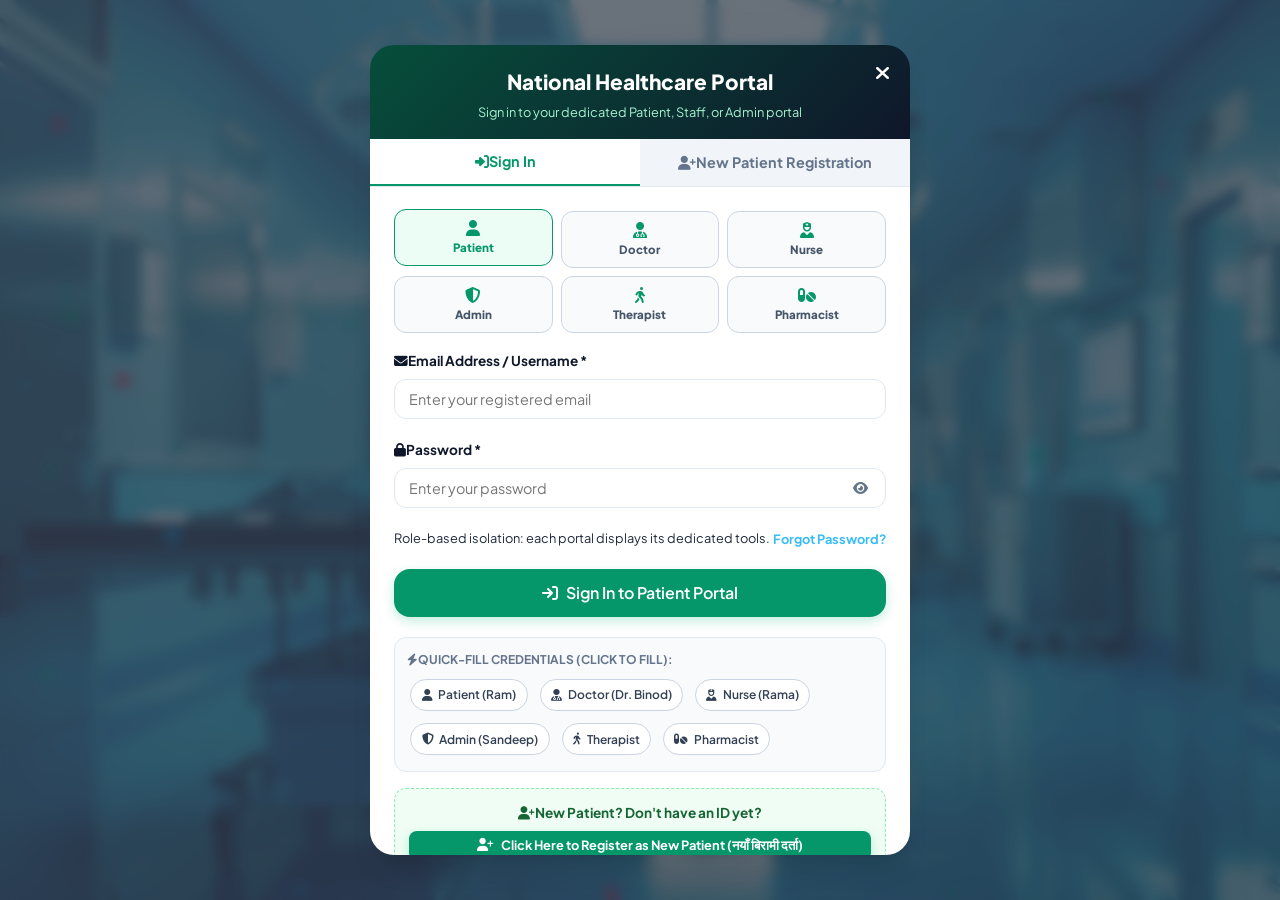
==== commit 2395e7d5: "feat: link admin assignments to staff dashboard and enable direct staff response with ETA to patient" ====
--- a/home_healthcare_system/templates/index.html
+++ b/home_healthcare_system/templates/index.html
@@ -996,6 +996,70 @@
     </div>
   </div>
 
+  <!-- Staff Response & ETA Modal (Direct updates from Doctor/Nurse/Staff to Patient) -->
+  <div id="staffResponseModal" class="modal-backdrop">
+    <div class="modal-box" style="max-width:550px;">
+      <div class="modal-header">
+        <div>
+          <h3 class="modal-title"><i class="fa-solid fa-paper-plane" style="color:var(--primary);"></i> Send Update / ETA to Patient</h3>
+          <div style="font-size:0.8rem; color:var(--text-muted);">Direct message delivered straight to patient's dashboard</div>
+        </div>
+        <button class="modal-close-btn" onclick="closeModal('staffResponseModal')"><i class="fa-solid fa-xmark"></i></button>
+      </div>
+      <div class="modal-body">
+        <form onsubmit="submitStaffResponse(event)">
+          <div style="background:#f8fafc; border-radius:var(--radius-md); padding:0.85rem 1rem; margin-bottom:1rem;">
+            <div style="display:flex; justify-content:space-between; align-items:center;">
+              <div>
+                <span id="staffRespApptNumber" style="font-weight:700; color:var(--primary); font-size:0.85rem;"></span>
+                <div id="staffRespPatientName" style="font-weight:800; color:var(--dark); font-size:1rem;"></div>
+              </div>
+              <span id="staffRespStatusBadge" class="badge badge-assigned">Assigned</span>
+            </div>
+            <div id="staffRespAddress" style="font-size:0.8rem; color:var(--text-muted); margin-top:0.35rem;"></div>
+          </div>
+
+          <div class="form-group">
+            <label class="form-label" style="font-weight:700;">Visit Status Update</label>
+            <select id="staffRespStatusSelect" class="form-control">
+              <option value="Assigned">Assigned (Preparing visit)</option>
+              <option value="Confirmed">Confirmed (Appointment accepted)</option>
+              <option value="On the Way">On the Way (En route to patient)</option>
+              <option value="In-Progress">In-Progress (At patient home)</option>
+              <option value="Completed">Completed (Visit finished)</option>
+            </select>
+          </div>
+
+          <div class="form-group">
+            <label class="form-label" style="font-weight:700;">Estimated Arrival Time (ETA)</label>
+            <div style="display:flex; gap:0.5rem; margin-bottom:0.5rem; flex-wrap:wrap;">
+              <button type="button" class="btn btn-outline btn-sm" onclick="setEtaPreset('15 mins')">15 mins</button>
+              <button type="button" class="btn btn-outline btn-sm" onclick="setEtaPreset('30 mins')">30 mins</button>
+              <button type="button" class="btn btn-outline btn-sm" onclick="setEtaPreset('45 mins')">45 mins</button>
+              <button type="button" class="btn btn-outline btn-sm" onclick="setEtaPreset('1 hour')">1 hour</button>
+              <button type="button" class="btn btn-outline btn-sm" onclick="setEtaPreset('At scheduled time')">Scheduled time</button>
+            </div>
+            <input type="text" id="staffRespEtaInput" class="form-control" placeholder="e.g. 20-25 mins or 10:30 AM">
+          </div>
+
+          <div class="form-group">
+            <label class="form-label" style="font-weight:700;">Direct Message / Clinical Notice to Patient</label>
+            <div style="display:flex; gap:0.4rem; margin-bottom:0.5rem; flex-wrap:wrap;">
+              <button type="button" class="btn btn-outline btn-sm" style="font-size:0.75rem;" onclick="setMessagePreset('I am on my way to your location.')">On my way</button>
+              <button type="button" class="btn btn-outline btn-sm" style="font-size:0.75rem;" onclick="setMessagePreset('Please keep previous prescriptions and reports ready.')">Prepare reports</button>
+              <button type="button" class="btn btn-outline btn-sm" style="font-size:0.75rem;" onclick="setMessagePreset('I have reviewed your case and will arrive shortly.')">Case reviewed</button>
+            </div>
+            <textarea id="staffRespMessageText" class="form-control" rows="3" placeholder="Enter instructions, notes, or arrival confirmation for the patient..." required></textarea>
+          </div>
+
+          <button type="submit" class="btn btn-primary btn-lg" style="width:100%; margin-top:0.5rem;">
+            <i class="fa-solid fa-paper-plane"></i> Send Update Directly to Patient
+          </button>
+        </form>
+      </div>
+    </div>
+  </div>
+
   <!-- 4. Healthcare Professional Visit & Records Console (Step 6) -->
   <div id="completeRecordsModal" class="modal-backdrop">
     <div class="modal-box" style="max-width:800px;">
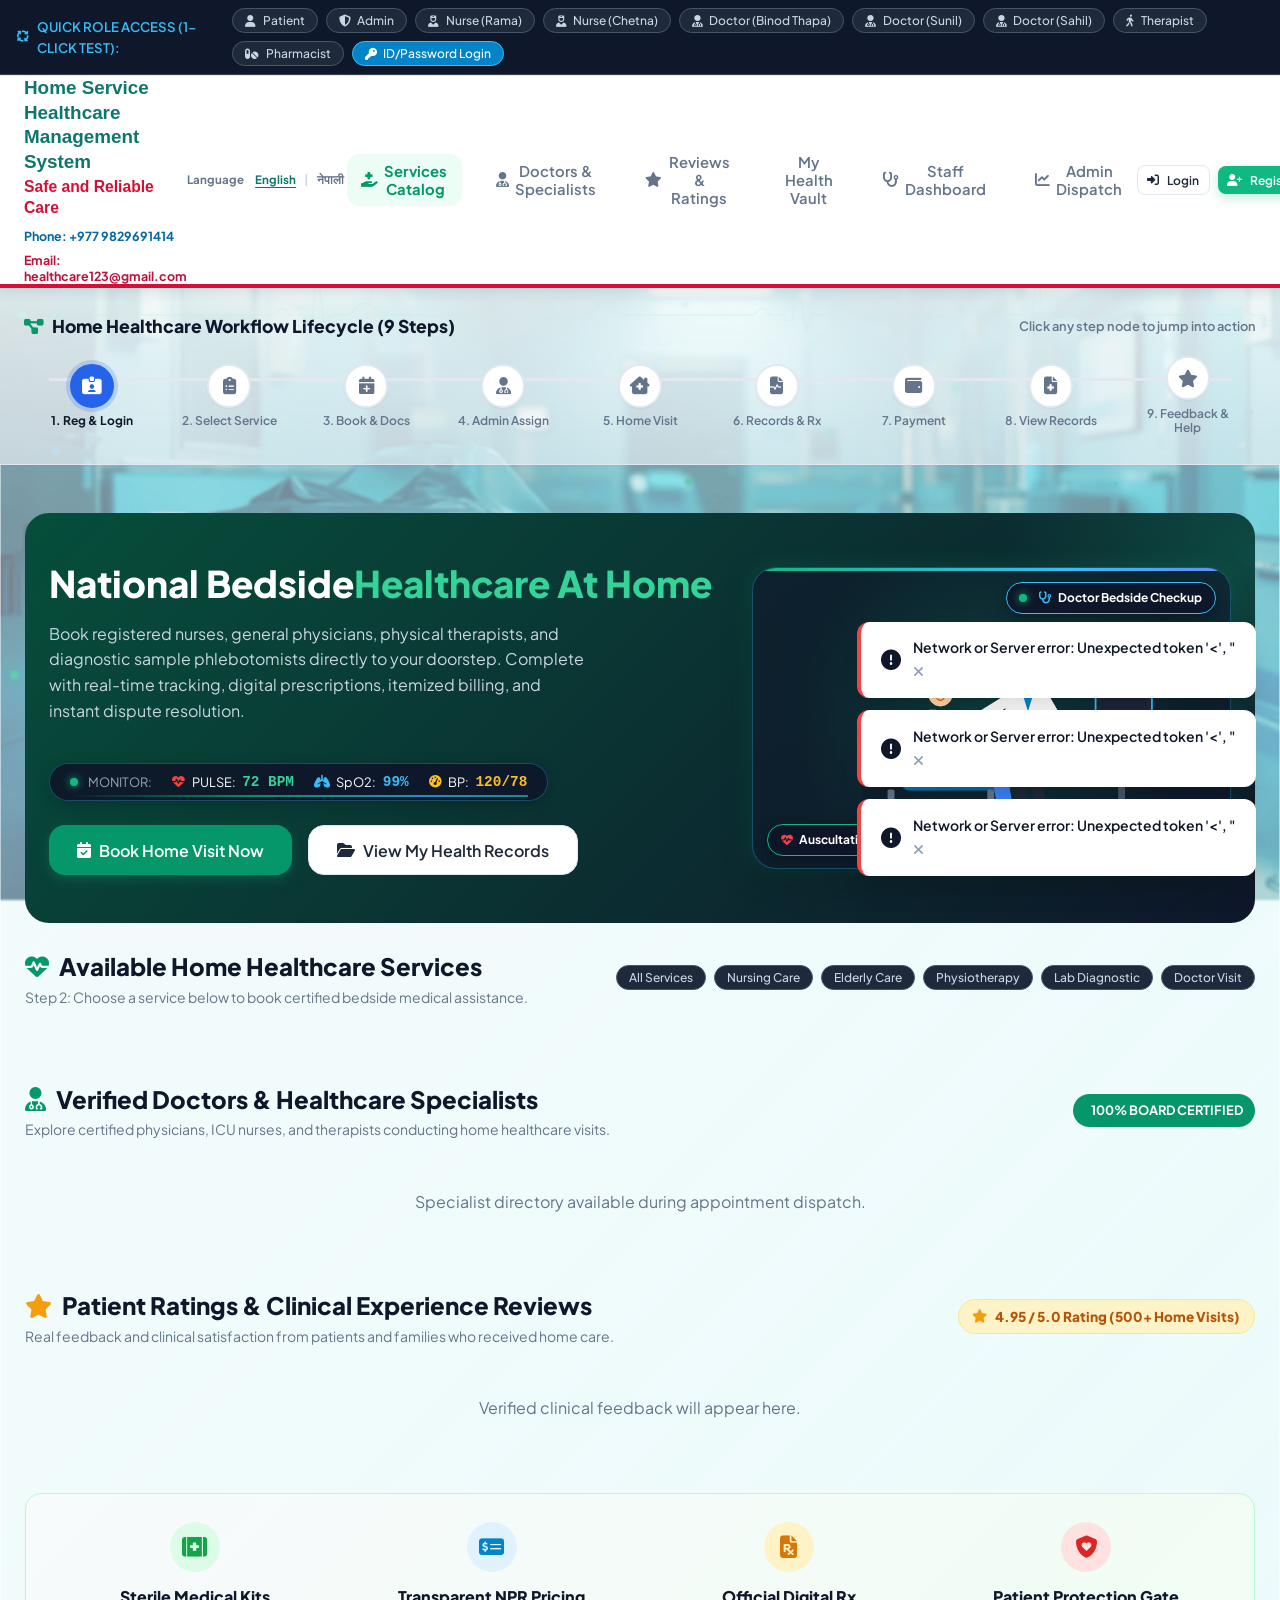
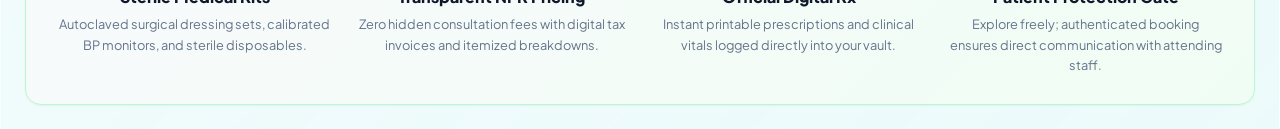
==== commit c99e5ec9: "feat: Implement protected-action gate and public exploration mode" ====
--- a/home_healthcare_system/templates/index.html
+++ b/home_healthcare_system/templates/index.html
@@ -18,7 +18,7 @@
   <link rel="stylesheet" href="/static/css/animations.css">
   <link rel="stylesheet" href="/static/css/doctor_animation.css">
 </head>
-<body class="app-locked">
+<body>
 
   <!-- Top Quick Demo Role Switcher Bar -->
   <aside class="demo-role-bar">
@@ -82,14 +82,20 @@
         <button class="nav-btn active" id="navBtnServices" data-tab="services" onclick="switchTab('services')">
           <i class="fa-solid fa-hand-holding-medical"></i> <span data-i18n data-en="Services Catalog" data-ne="सेवा सूची">Services Catalog</span>
         </button>
+        <button class="nav-btn" id="navBtnDoctors" data-tab="doctors" onclick="switchTab('doctors')">
+          <i class="fa-solid fa-user-doctor"></i> <span data-i18n data-en="Doctors & Specialists" data-ne="डाक्टर तथा विशेषज्ञहरू">Doctors & Specialists</span>
+        </button>
+        <button class="nav-btn" id="navBtnReviews" data-tab="reviews" onclick="switchTab('reviews')">
+          <i class="fa-solid fa-star"></i> <span data-i18n data-en="Reviews & Ratings" data-ne="समीक्षा र मूल्याङ्कन">Reviews & Ratings</span>
+        </button>
         <button class="nav-btn" id="navBtnRecords" data-tab="records" onclick="switchTab('records')">
-          <i class="fa-solid fa-folder-medical"></i> <span data-i18n data-en="My Health Vault & Vitals" data-ne="मेरो स्वास्थ्य विवरण">My Health Vault & Vitals</span>
+          <i class="fa-solid fa-folder-medical"></i> <span data-i18n data-en="My Health Vault" data-ne="मेरो स्वास्थ्य विवरण">My Health Vault</span>
         </button>
         <button class="nav-btn" id="navBtnProfessional" data-tab="professional" onclick="switchTab('professional')">
           <i class="fa-solid fa-stethoscope"></i> <span id="staffNavLabel" data-i18n data-en="Staff Dashboard" data-ne="कर्मचारी ड्यासबोर्ड">Staff Dashboard</span>
         </button>
         <button class="nav-btn" id="navBtnAdmin" data-tab="admin" onclick="switchTab('admin')">
-          <i class="fa-solid fa-chart-line"></i> <span data-i18n data-en="Admin Dispatch & Resolution" data-ne="प्रशासनिक व्यवस्थापन">Admin Dispatch & Resolution</span>
+          <i class="fa-solid fa-chart-line"></i> <span data-i18n data-en="Admin Dispatch" data-ne="प्रशासनिक व्यवस्थापन">Admin Dispatch</span>
         </button>
       </nav>
 
@@ -417,6 +423,76 @@
       </div>
 
       <div id="servicesGridContainer" class="services-grid"></div>
+
+      <!-- Verified Doctors & Specialists Showcase -->
+      <div class="section-title-bar" style="margin-top:3rem;" id="doctorsShowcaseSection">
+        <div>
+          <h2 class="section-title">
+            <i class="fa-solid fa-user-doctor" style="color:var(--primary);"></i> 
+            <span data-i18n data-en="Verified Doctors & Healthcare Specialists" data-ne="प्रमाणित डाक्टर तथा स्वास्थ्य विशेषज्ञहरू">Verified Doctors & Healthcare Specialists</span>
+          </h2>
+          <p style="font-size:0.875rem; color:var(--text-muted);" data-i18n data-en="Explore certified physicians, ICU nurses, and therapists conducting home healthcare visits." data-ne="घरमै आई उपचार गर्ने प्रमाणित चिकित्सक, नर्स तथा विशेषज्ञहरू।">
+            Explore certified physicians, ICU nurses, and therapists conducting home healthcare visits.
+          </p>
+        </div>
+        <span class="badge" style="background:#059669; color:white; font-size:0.8rem; font-weight:700; padding:0.4rem 0.75rem;">
+          <i class="fa-solid fa-shield-check"></i> <span data-i18n data-en="100% Board Certified" data-ne="१००% प्रमाणित चिकित्सक">100% Board Certified</span>
+        </span>
+      </div>
+
+      <div id="publicDoctorsGridContainer" class="doctors-grid"></div>
+
+      <!-- Real Patient Reviews & Clinical Experience -->
+      <div class="section-title-bar" style="margin-top:3rem;" id="reviewsShowcaseSection">
+        <div>
+          <h2 class="section-title">
+            <i class="fa-solid fa-star" style="color:#f59e0b;"></i> 
+            <span data-i18n data-en="Patient Ratings & Clinical Experience Reviews" data-ne="बिरामी मूल्याङ्कन तथा अनुभव समीक्षा">Patient Ratings & Clinical Experience Reviews</span>
+          </h2>
+          <p style="font-size:0.875rem; color:var(--text-muted);" data-i18n data-en="Real feedback and clinical satisfaction from patients and families who received home care." data-ne="घरमै स्वास्थ्य सेवा प्राप्त गरेका बिरामी र परिवारहरूको वास्तविक अनुभव।">
+            Real feedback and clinical satisfaction from patients and families who received home care.
+          </p>
+        </div>
+        <div style="display:flex; align-items:center; gap:0.5rem; background:#fef3c7; border:1px solid #fde68a; border-radius:var(--radius-full); padding:0.35rem 0.85rem; font-weight:800; color:#b45309; font-size:0.85rem;">
+          <i class="fa-solid fa-star" style="color:#f59e0b;"></i> 4.95 / 5.0 Rating (500+ Home Visits)
+        </div>
+      </div>
+
+      <div id="publicReviewsGridContainer" class="reviews-grid"></div>
+
+      <!-- Trust Badges & Clinical Standards -->
+      <div class="card-panel" style="margin-top:3rem; background:linear-gradient(135deg, #f8fafc 0%, #f0fdf4 100%); border:1px solid #bbf7d0; padding:1.75rem 2rem;">
+        <div style="display:grid; grid-template-columns:repeat(auto-fit, minmax(220px, 1fr)); gap:1.5rem; text-align:center;">
+          <div>
+            <div style="width:50px; height:50px; border-radius:50%; background:#dcfce7; color:#16a34a; display:flex; align-items:center; justify-content:center; margin:0 auto 0.75rem; font-size:1.4rem;">
+              <i class="fa-solid fa-kit-medical"></i>
+            </div>
+            <h4 style="font-weight:800; color:var(--dark); margin-bottom:0.3rem;">Sterile Medical Kits</h4>
+            <p style="font-size:0.8rem; color:var(--text-muted); margin:0;">Autoclaved surgical dressing sets, calibrated BP monitors, and sterile disposables.</p>
+          </div>
+          <div>
+            <div style="width:50px; height:50px; border-radius:50%; background:#e0f2fe; color:#0284c7; display:flex; align-items:center; justify-content:center; margin:0 auto 0.75rem; font-size:1.4rem;">
+              <i class="fa-solid fa-money-check-dollar"></i>
+            </div>
+            <h4 style="font-weight:800; color:var(--dark); margin-bottom:0.3rem;">Transparent NPR Pricing</h4>
+            <p style="font-size:0.8rem; color:var(--text-muted); margin:0;">Zero hidden consultation fees with digital tax invoices and itemized breakdowns.</p>
+          </div>
+          <div>
+            <div style="width:50px; height:50px; border-radius:50%; background:#fef3c7; color:#d97706; display:flex; align-items:center; justify-content:center; margin:0 auto 0.75rem; font-size:1.4rem;">
+              <i class="fa-solid fa-file-prescription"></i>
+            </div>
+            <h4 style="font-weight:800; color:var(--dark); margin-bottom:0.3rem;">Official Digital Rx</h4>
+            <p style="font-size:0.8rem; color:var(--text-muted); margin:0;">Instant printable prescriptions and clinical vitals logged directly into your vault.</p>
+          </div>
+          <div>
+            <div style="width:50px; height:50px; border-radius:50%; background:#fee2e2; color:#dc2626; display:flex; align-items:center; justify-content:center; margin:0 auto 0.75rem; font-size:1.4rem;">
+              <i class="fa-solid fa-shield-heart"></i>
+            </div>
+            <h4 style="font-weight:800; color:var(--dark); margin-bottom:0.3rem;">Patient Protection Gate</h4>
+            <p style="font-size:0.8rem; color:var(--text-muted); margin:0;">Explore freely; authenticated booking ensures direct communication with attending staff.</p>
+          </div>
+        </div>
+      </div>
     </section>
 
     <!-- VIEW 2: Patient Health Vault & Appointment History (Step 8) -->
@@ -577,6 +653,15 @@
       </div>
 
       <div class="modal-body" style="padding:1.5rem;">
+        <!-- Dynamic Protected Gate Notice Banner -->
+        <div id="authGateNoticeBanner" style="display:none; background:#eff6ff; border:1px solid #bfdbfe; border-radius:var(--radius-md); padding:0.75rem 1rem; margin-bottom:1.25rem; font-size:0.875rem; color:#1e40af; display:flex; align-items:flex-start; gap:0.6rem;">
+          <i class="fa-solid fa-shield-halved" style="font-size:1.25rem; color:#3b82f6; margin-top:2px;"></i>
+          <div style="flex:1;">
+            <div id="authGateNoticeTitle" style="font-weight:700; color:#1e3a8a;">Sign In to Continue</div>
+            <div id="authGateNoticeText" style="margin-top:0.2rem; font-size:0.8rem; color:#3b82f6; line-height:1.4;"></div>
+          </div>
+        </div>
+
         <div id="loginFormSection">
           <form onsubmit="handleLoginSubmit(event)">
             <div class="role-login-grid" aria-label="Choose your portal">
--- a/static/css/style.css
+++ b/static/css/style.css
@@ -71,9 +71,6 @@
 }
 
 body.app-locked .demo-role-bar,
-body.app-locked .navbar,
-body.app-locked .workflow-section,
-body.app-locked main.container,
 body.patient-session .demo-role-bar {
   display: none !important;
 }
@@ -1800,3 +1797,150 @@
   80% { opacity: 1; }
   100% { top: 100%; opacity: 0; }
 }
+
+/* Public Verified Doctors & Specialists Showcase */
+.doctors-grid {
+  display: grid;
+  grid-template-columns: repeat(auto-fill, minmax(280px, 1fr));
+  gap: 1.5rem;
+  margin-top: 1rem;
+}
+
+.doctor-card {
+  background: var(--surface);
+  border: 1px solid var(--border);
+  border-radius: var(--radius-lg);
+  padding: 1.5rem;
+  display: flex;
+  flex-direction: column;
+  box-shadow: var(--shadow-sm);
+  transition: transform 0.2s ease, box-shadow 0.2s ease, border-color 0.2s ease;
+  position: relative;
+  overflow: hidden;
+}
+
+.doctor-card:hover {
+  transform: translateY(-4px);
+  box-shadow: var(--shadow-md);
+  border-color: var(--primary-light);
+}
+
+.doctor-card-header {
+  display: flex;
+  gap: 1rem;
+  align-items: center;
+  margin-bottom: 1rem;
+}
+
+.doctor-avatar {
+  width: 64px;
+  height: 64px;
+  border-radius: var(--radius-full);
+  object-fit: cover;
+  border: 2px solid var(--primary);
+  box-shadow: 0 0 10px rgba(16, 185, 129, 0.2);
+}
+
+.doctor-info-head h4 {
+  font-size: 1.1rem;
+  font-weight: 800;
+  color: var(--dark);
+  margin: 0 0 0.25rem 0;
+}
+
+.doctor-spec {
+  font-size: 0.8rem;
+  color: var(--primary-dark);
+  font-weight: 700;
+  line-height: 1.3;
+}
+
+.doctor-meta-row {
+  display: flex;
+  align-items: center;
+  justify-content: space-between;
+  margin: 0.75rem 0;
+  padding: 0.5rem 0.75rem;
+  background: #f8fafc;
+  border-radius: var(--radius-sm);
+  font-size: 0.8rem;
+}
+
+.doctor-rating {
+  color: #f59e0b;
+  font-weight: 800;
+  display: flex;
+  align-items: center;
+  gap: 0.25rem;
+}
+
+.doctor-card-footer {
+  margin-top: auto;
+  padding-top: 0.75rem;
+}
+
+/* Public Reviews & Testimonials Grid */
+.reviews-grid {
+  display: grid;
+  grid-template-columns: repeat(auto-fill, minmax(290px, 1fr));
+  gap: 1.5rem;
+  margin-top: 1rem;
+}
+
+.review-card {
+  background: var(--surface);
+  border: 1px solid var(--border);
+  border-radius: var(--radius-lg);
+  padding: 1.5rem;
+  display: flex;
+  flex-direction: column;
+  box-shadow: var(--shadow-sm);
+  transition: transform 0.2s ease, box-shadow 0.2s ease;
+  position: relative;
+}
+
+.review-card:hover {
+  transform: translateY(-3px);
+  box-shadow: var(--shadow-md);
+}
+
+.review-stars {
+  color: #f59e0b;
+  font-size: 0.95rem;
+  margin-bottom: 0.75rem;
+  display: flex;
+  gap: 0.2rem;
+}
+
+.review-quote {
+  font-size: 0.875rem;
+  color: var(--text-main);
+  line-height: 1.5;
+  font-style: italic;
+  margin-bottom: 1rem;
+  flex: 1;
+}
+
+.review-patient-meta {
+  display: flex;
+  align-items: center;
+  justify-content: space-between;
+  padding-top: 0.75rem;
+  border-top: 1px dashed var(--border);
+  font-size: 0.8rem;
+}
+
+.review-patient-name {
+  font-weight: 700;
+  color: var(--dark);
+}
+
+.review-service-tag {
+  background: #ecfdf5;
+  color: #065f46;
+  padding: 0.2rem 0.5rem;
+  border-radius: var(--radius-full);
+  font-weight: 600;
+  font-size: 0.725rem;
+}
+
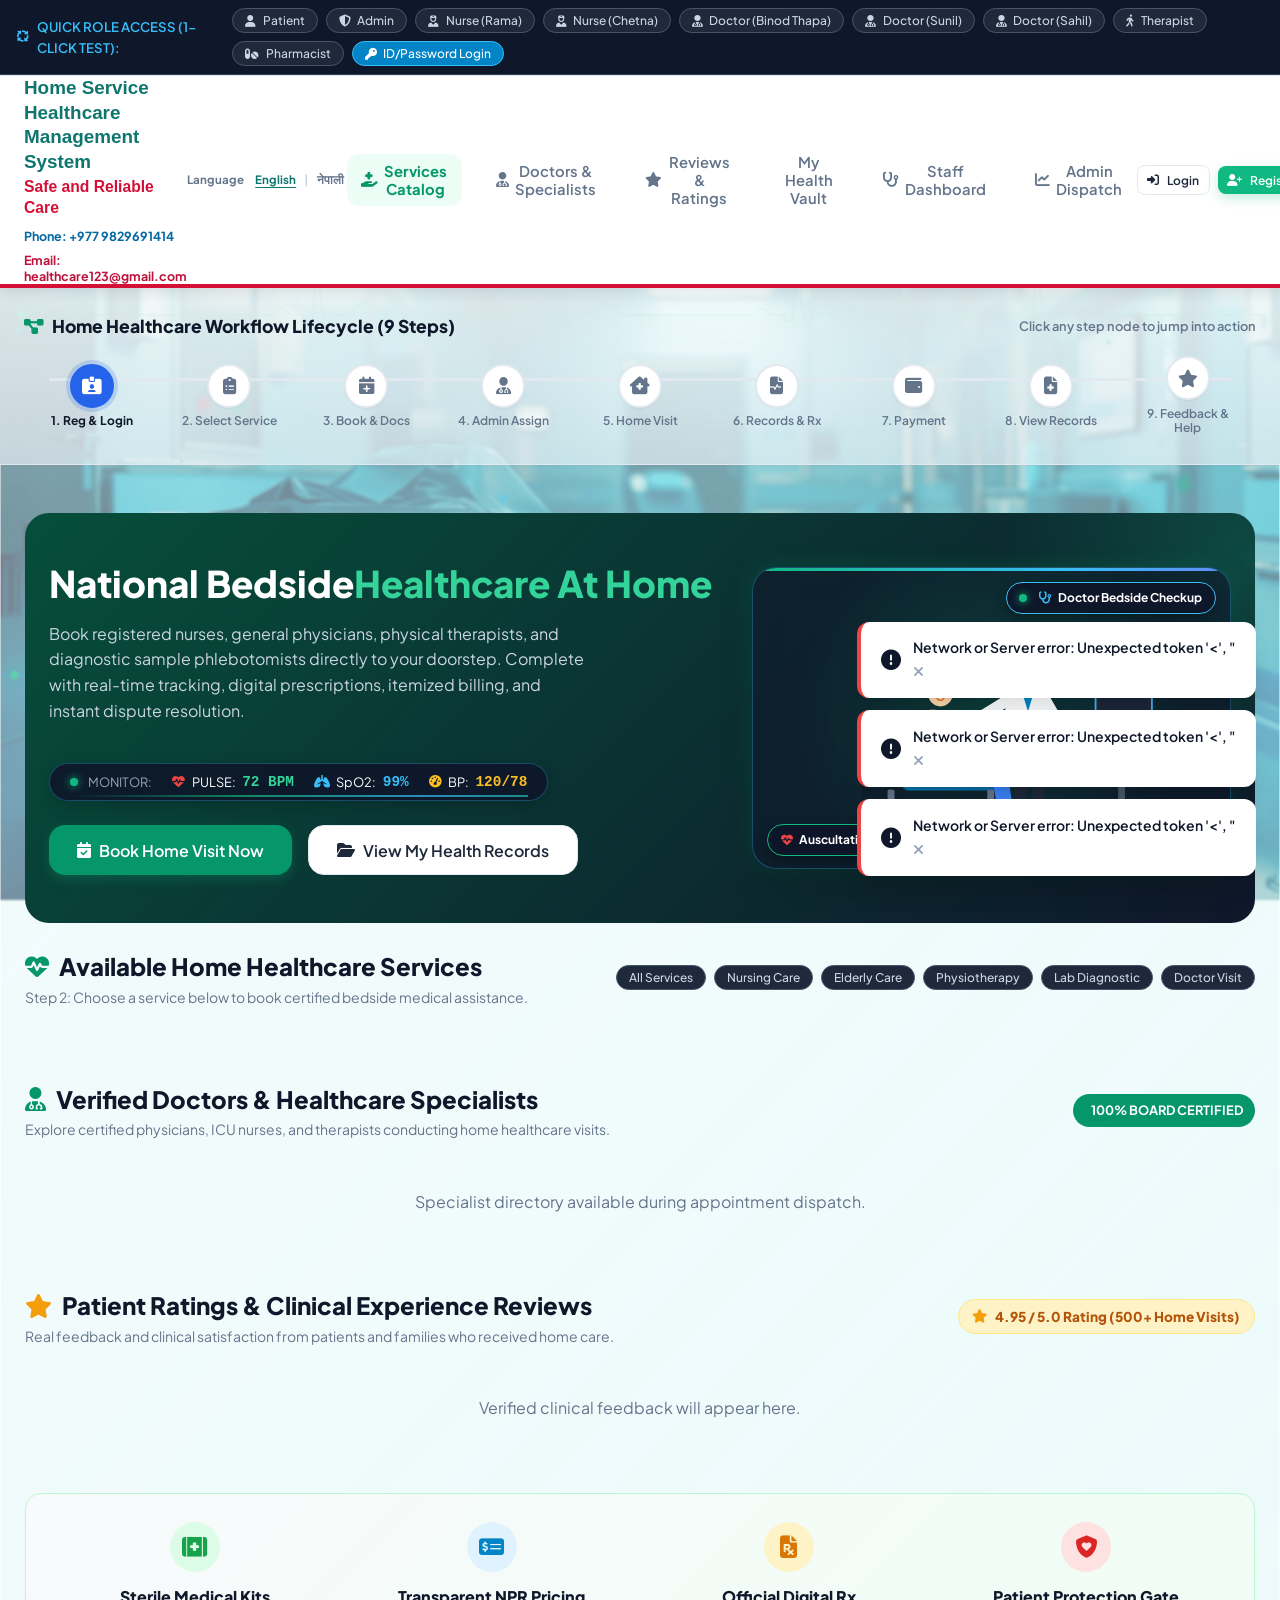
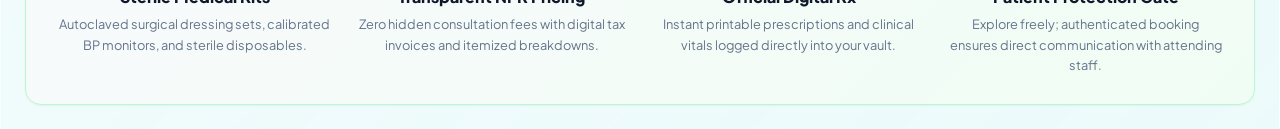
==== commit 511f9b37: "feat: Add interactive Banke Nepalgunj map picker for patient address and staff home visit navigation" ====
--- a/home_healthcare_system/templates/index.html
+++ b/home_healthcare_system/templates/index.html
@@ -17,6 +17,8 @@
   <link rel="stylesheet" href="/static/css/style.css">
   <link rel="stylesheet" href="/static/css/animations.css">
   <link rel="stylesheet" href="/static/css/doctor_animation.css">
+  <!-- Leaflet CSS for Interactive Nepalgunj Maps -->
+  <link rel="stylesheet" href="https://unpkg.com/leaflet@1.9.4/dist/leaflet.css" integrity="sha256-p4NxAoJBhIIN+hmNHrzRCf9tD/miZyoHS5obTRR9BMY=" crossorigin=""/>
 </head>
 <body>
 
@@ -1017,12 +1019,32 @@
 
           <div class="form-group">
             <div style="display:flex; justify-content:space-between; align-items:center; margin-bottom:0.4rem;">
-              <label class="form-label" style="margin-bottom:0;">Home Visit Address *</label>
+              <label class="form-label" style="margin-bottom:0;"><i class="fa-solid fa-map-location-dot" style="color:var(--primary);"></i> Home Visit Address (Banke, Nepalgunj) *</label>
               <button type="button" class="btn btn-sm btn-outline" onclick="autoDetectLocation()" style="font-size:0.75rem; padding:0.2rem 0.5rem;">
                 <i class="fa-solid fa-location-crosshairs" style="color:var(--primary);"></i> Auto-Detect GPS
               </button>
             </div>
-            <input type="text" id="bookingAddress" class="form-control" placeholder="Enter complete flat/house number and street" required>
+            <input type="text" id="bookingAddress" class="form-control" placeholder="House/Street, Ward or Landmark in Banke, Nepalgunj" required>
+            <input type="hidden" id="bookingLatitude" value="28.0500">
+            <input type="hidden" id="bookingLongitude" value="81.6167">
+
+            <!-- Interactive Banke Nepalgunj Map Picker -->
+            <div style="margin-top:0.6rem; border:1px solid var(--border-color); border-radius:var(--radius-md); overflow:hidden; background:#f8fafc; box-shadow:0 1px 3px rgba(0,0,0,0.05);">
+              <div style="padding:0.45rem 0.75rem; background:#f1f5f9; display:flex; justify-content:space-between; align-items:center; font-size:0.75rem; color:var(--text-muted); border-bottom:1px solid var(--border-color); flex-wrap:wrap; gap:0.3rem;">
+                <span><i class="fa-solid fa-crosshairs" style="color:var(--primary);"></i> <strong>Click map or drag pin</strong> to pinpoint patient house</span>
+                <span id="bookingCoordsBadge" style="background:#e0f2fe; color:#0369a1; font-weight:700; padding:2px 8px; border-radius:4px; font-family:monospace; font-size:0.75rem;">28.0500° N, 81.6167° E</span>
+              </div>
+              <div style="padding:0.35rem 0.6rem; display:flex; gap:0.35rem; flex-wrap:wrap; background:#ffffff; border-bottom:1px solid #e2e8f0; align-items:center;">
+                <span style="font-size:0.7rem; color:var(--text-muted); font-weight:700;"><i class="fa-solid fa-location-arrow"></i> Nepalgunj Hotspots:</span>
+                <button type="button" class="btn btn-sm btn-outline" onclick="jumpToNepalgunjLandmark(28.0560, 81.6210, 'Dhamboji Chowk, Nepalgunj-2, Banke')" style="font-size:0.68rem; padding:0.15rem 0.45rem;">Dhamboji</button>
+                <button type="button" class="btn btn-sm btn-outline" onclick="jumpToNepalgunjLandmark(28.0435, 81.6150, 'Tribhuvan Chowk, Nepalgunj-1, Banke')" style="font-size:0.68rem; padding:0.15rem 0.45rem;">Tribhuvan Chowk</button>
+                <button type="button" class="btn btn-sm btn-outline" onclick="jumpToNepalgunjLandmark(28.0482, 81.6262, 'BP Chowk, Nepalgunj-4, Banke')" style="font-size:0.68rem; padding:0.15rem 0.45rem;">BP Chowk</button>
+                <button type="button" class="btn btn-sm btn-outline" onclick="jumpToNepalgunjLandmark(28.0400, 81.6230, 'Bageshwori Temple Area, Nepalgunj, Banke')" style="font-size:0.68rem; padding:0.15rem 0.45rem;">Bageshwori</button>
+                <button type="button" class="btn btn-sm btn-outline" onclick="jumpToNepalgunjLandmark(28.0670, 81.6190, 'Karkando, Nepalgunj-18, Banke')" style="font-size:0.68rem; padding:0.15rem 0.45rem;">Karkando</button>
+                <button type="button" class="btn btn-sm btn-outline" onclick="jumpToNepalgunjLandmark(28.1880, 81.7040, 'Kohalpur Chowk, Kohalpur, Banke')" style="font-size:0.68rem; padding:0.15rem 0.45rem;">Kohalpur</button>
+              </div>
+              <div id="bookingMap" style="height:210px; width:100%; z-index:1;"></div>
+            </div>
           </div>
 
           <div class="form-group">
@@ -1491,7 +1513,36 @@
         </form>
       </div>
     </div>
+  <!-- Patient Home Location Map Modal for Staff / Admin / Patient -->
+  <div id="patientLocationModal" class="modal-backdrop">
+    <div class="modal-card" style="max-width:650px;">
+      <div class="modal-header">
+        <h3 class="modal-title"><i class="fa-solid fa-map-location-dot" style="color:var(--primary);"></i> Patient Home Visit Location (Banke, Nepalgunj)</h3>
+        <button class="modal-close-btn" onclick="closeModal('patientLocationModal')"><i class="fa-solid fa-xmark"></i></button>
+      </div>
+      <div class="modal-body">
+        <div style="background:#f8fafc; border:1px solid #e2e8f0; border-radius:var(--radius-md); padding:0.75rem 1rem; margin-bottom:0.75rem;">
+          <div style="font-weight:700; color:var(--dark); font-size:1rem;" id="locModalPatientName">Patient Name</div>
+          <div style="font-size:0.85rem; color:var(--text-main); margin-top:0.25rem;">
+            <i class="fa-solid fa-house-chimney" style="color:var(--primary);"></i> <strong id="locModalAddress">Nepalgunj, Banke</strong>
+          </div>
+          <div style="font-size:0.78rem; color:var(--text-muted); margin-top:0.25rem; font-family:monospace;" id="locModalCoords">GPS: 28.0500° N, 81.6167° E</div>
+        </div>
+
+        <div id="patientLocationMap" style="height:320px; width:100%; border-radius:var(--radius-md); border:1px solid var(--border-color); z-index:1; box-shadow:0 1px 3px rgba(0,0,0,0.08);"></div>
+
+        <div style="display:flex; justify-content:space-between; align-items:center; margin-top:1rem; flex-wrap:wrap; gap:0.5rem;">
+          <a id="locModalGmapsLink" href="#" target="_blank" class="btn btn-primary btn-sm" style="text-decoration:none;">
+            <i class="fa-solid fa-diamond-turn-right"></i> Open Turn-by-Turn GPS Navigation (Google Maps)
+          </a>
+          <button type="button" class="btn btn-outline btn-sm" onclick="closeModal('patientLocationModal')">Close</button>
+        </div>
+      </div>
+    </div>
   </div>
+
+  <!-- Leaflet JS for Interactive Nepalgunj Maps -->
+  <script src="https://unpkg.com/leaflet@1.9.4/dist/leaflet.js" integrity="sha256-20nQCchB9co0qIjJZRGuk2/Z9VM+kNiyxNV1lvTlZBo=" crossorigin=""></script>
 
   <!-- Medical Background Animation & App Scripts -->
   <script src="/static/js/medical_animation.js"></script>
